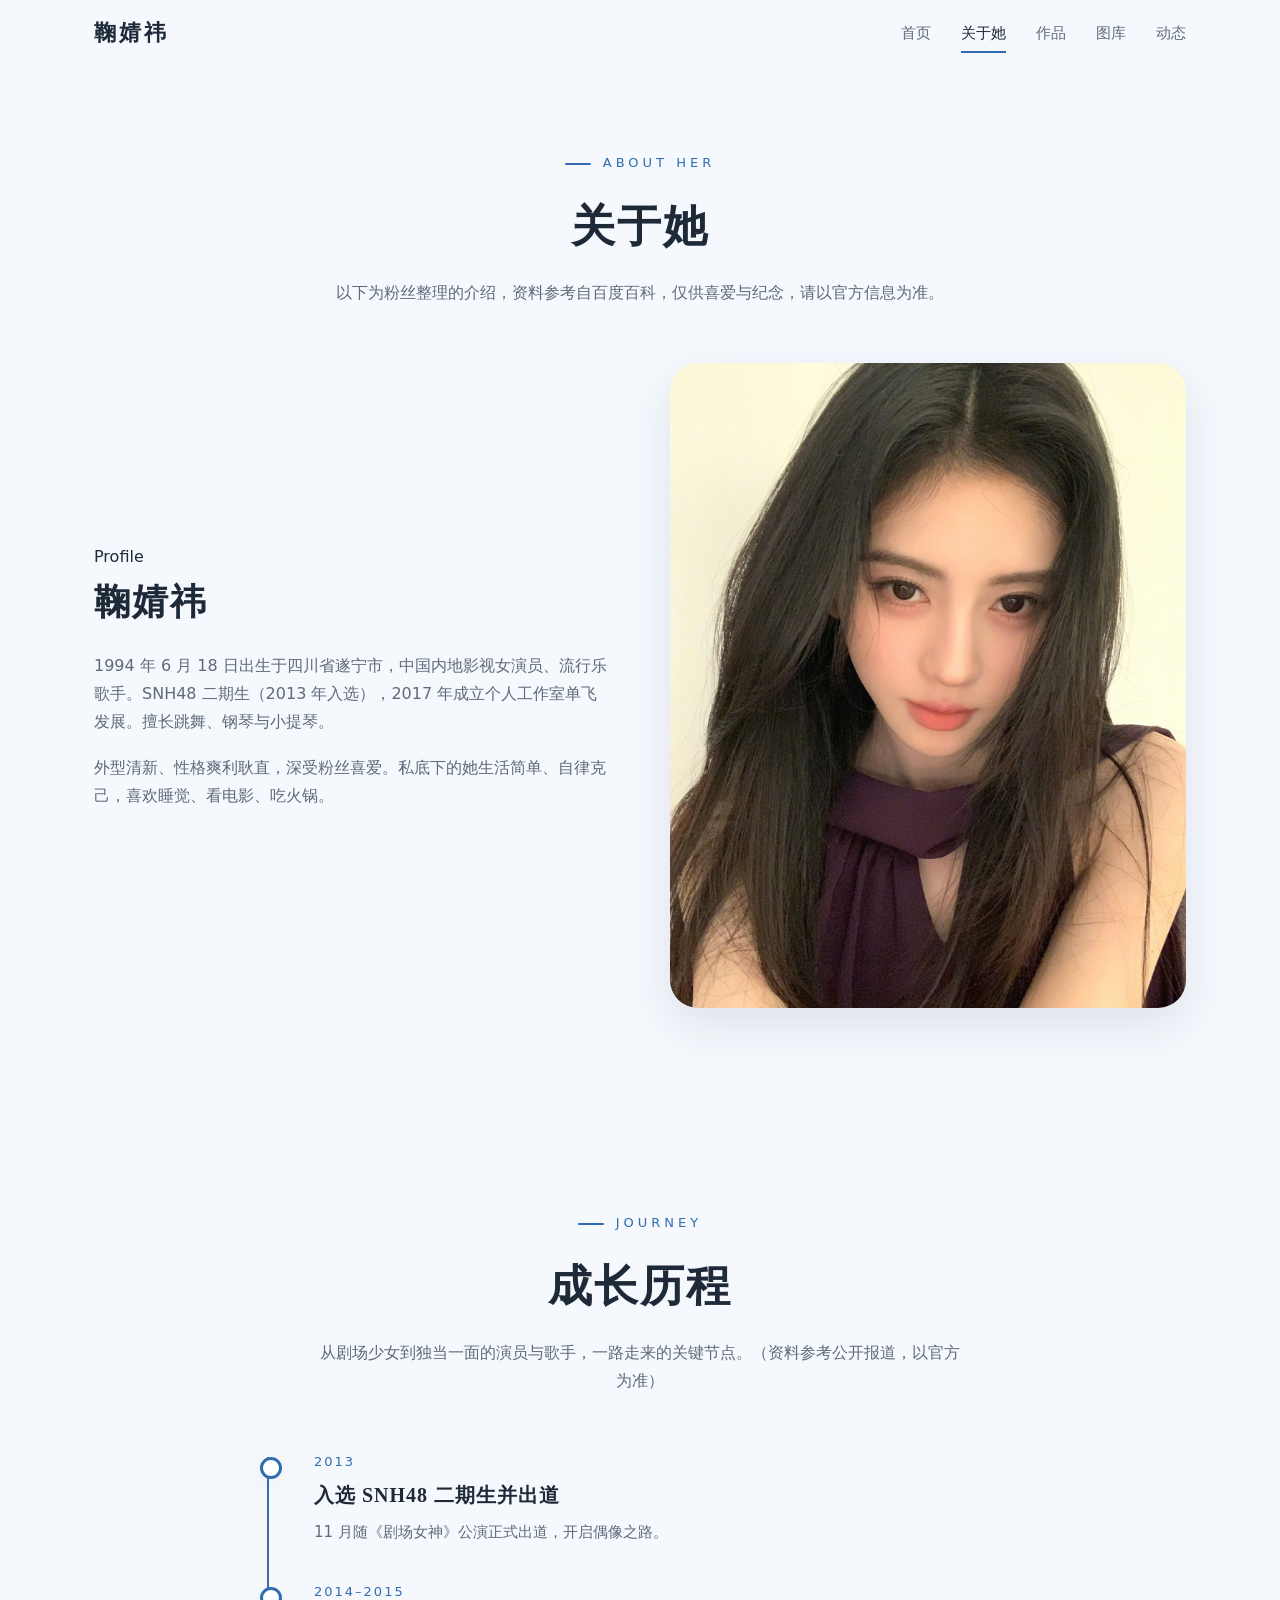
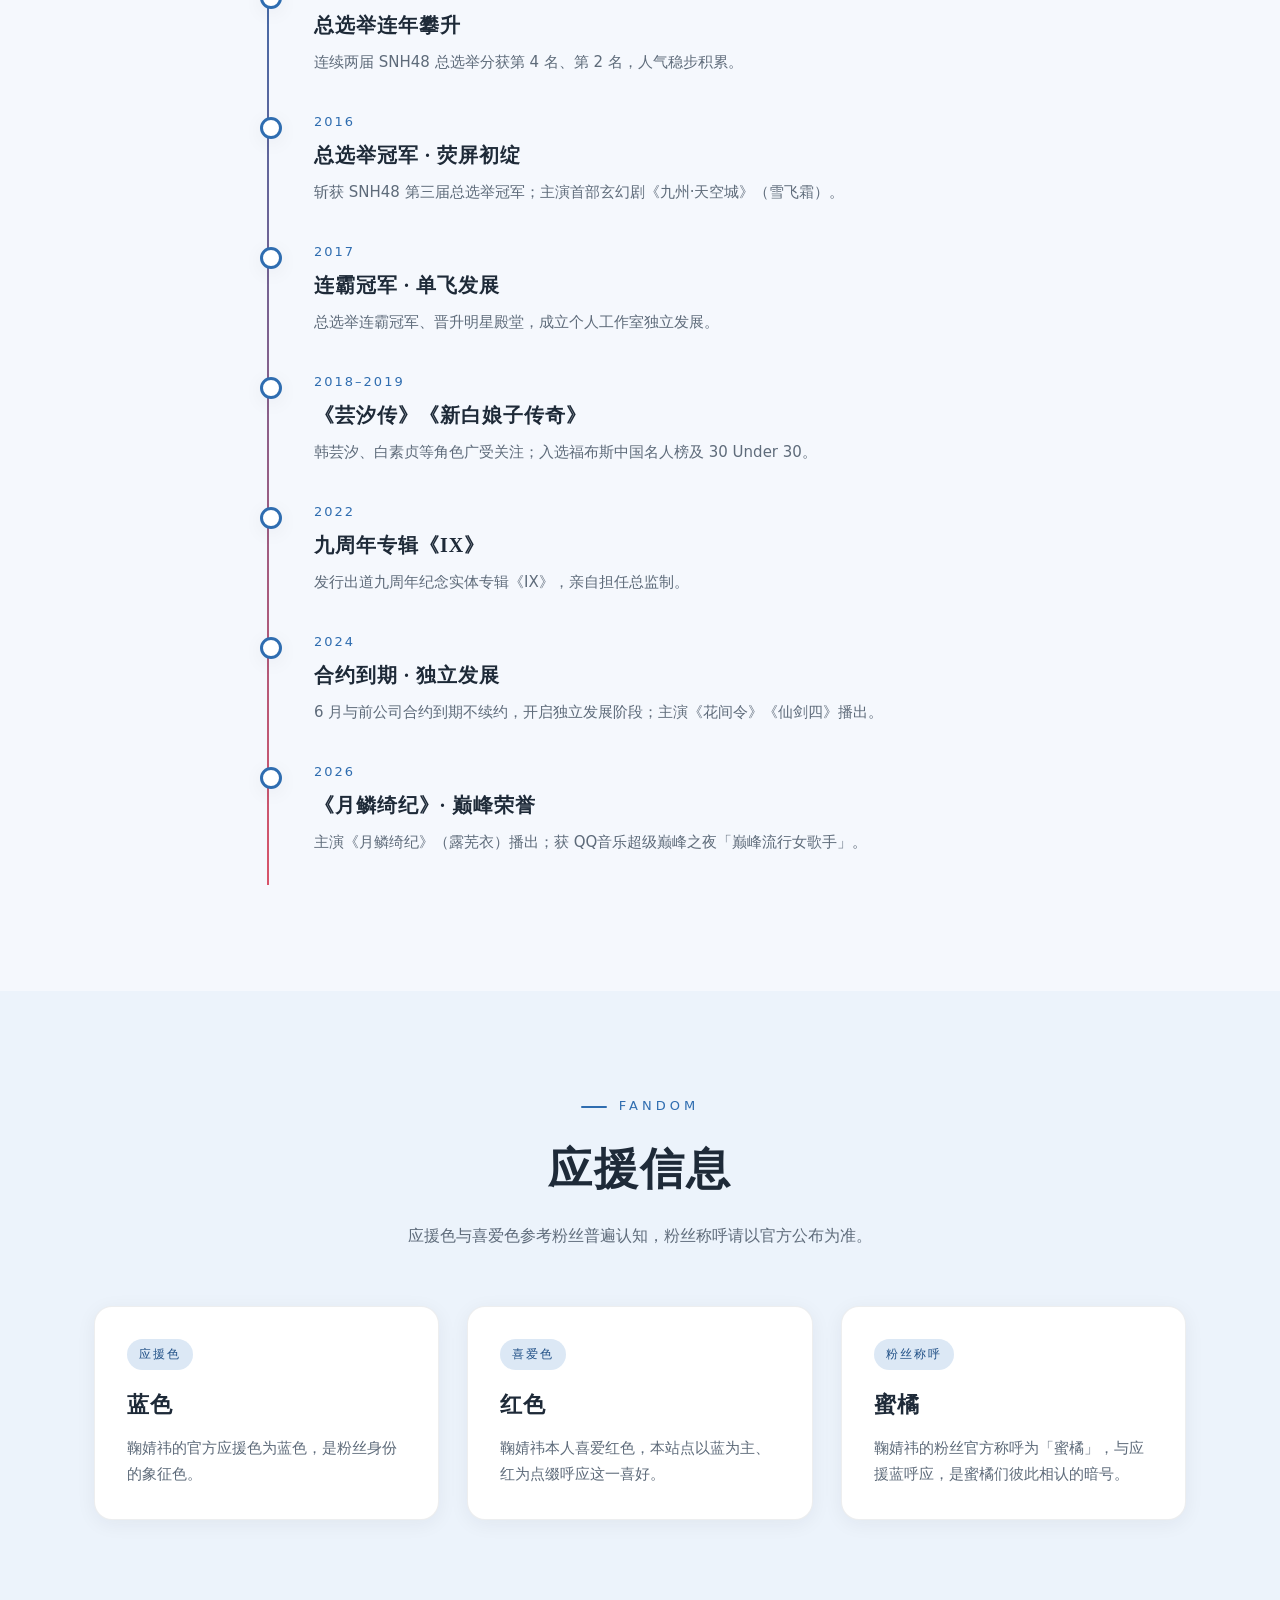
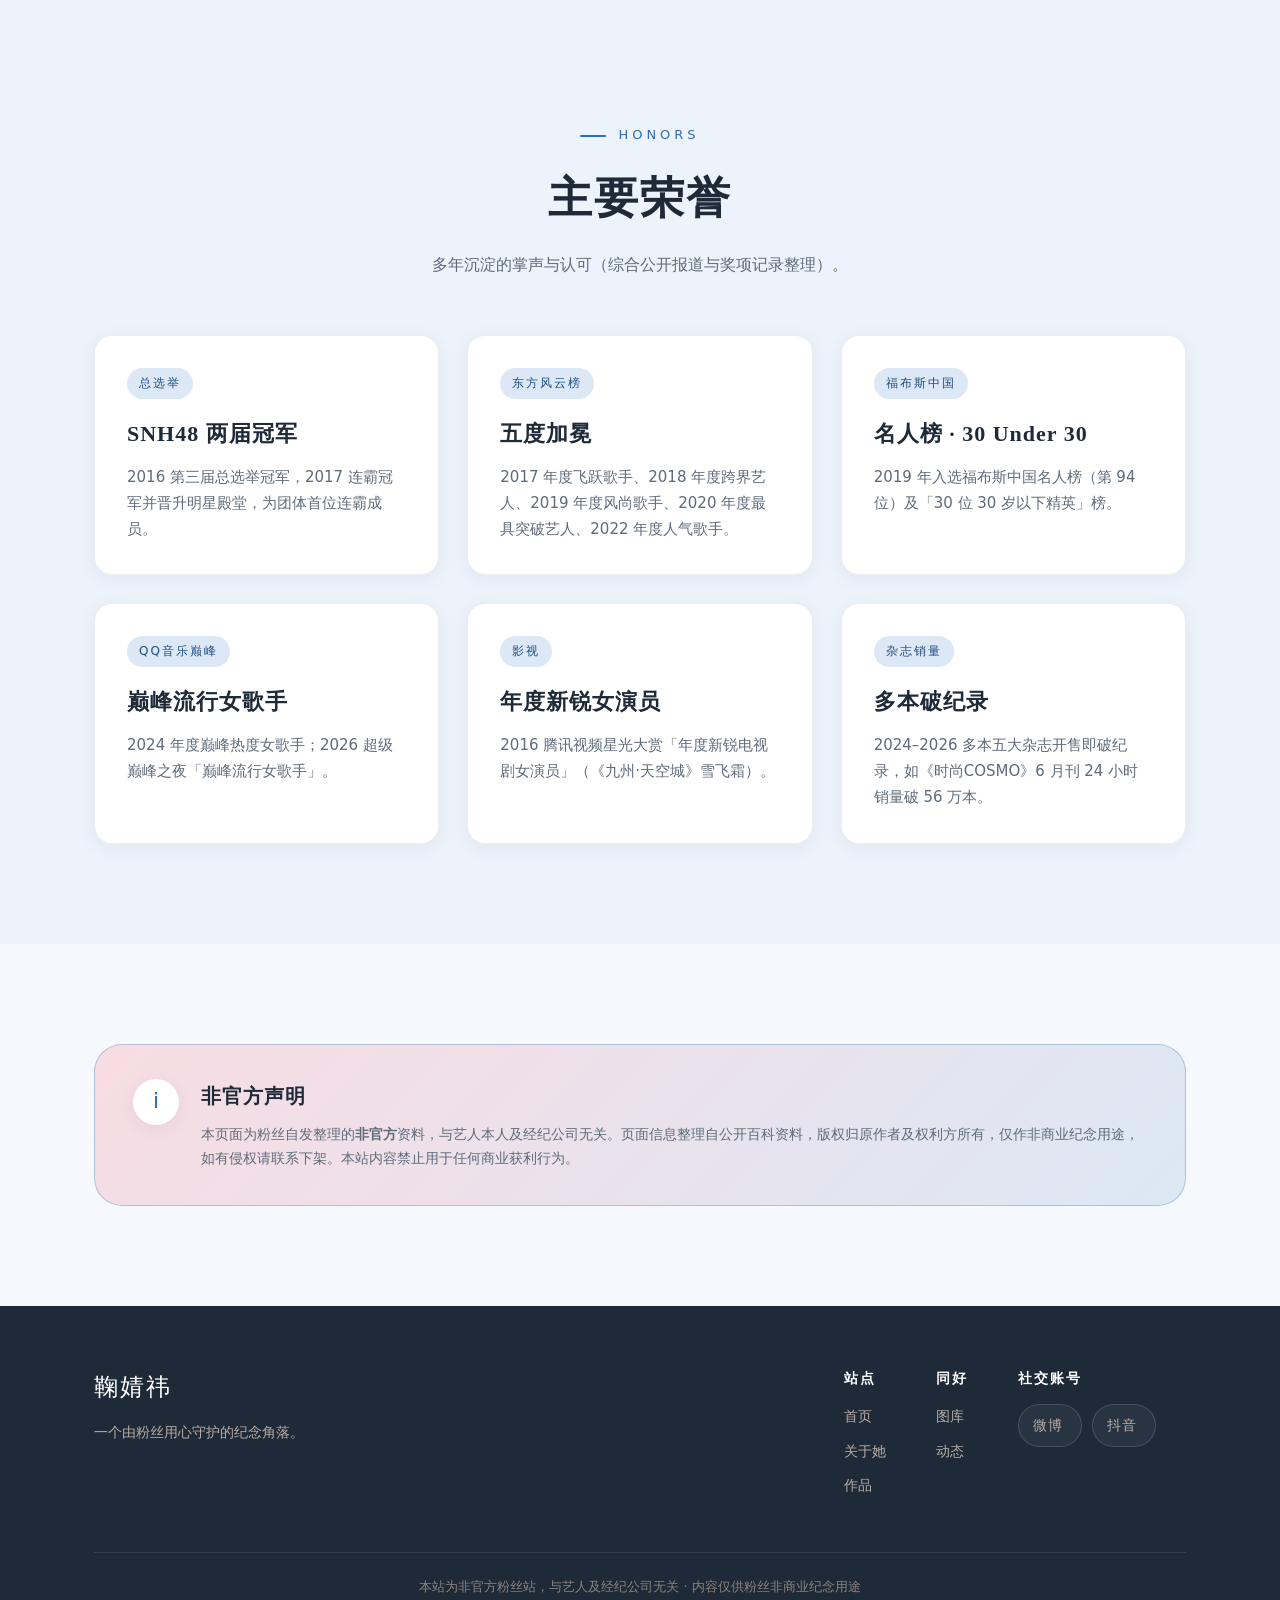
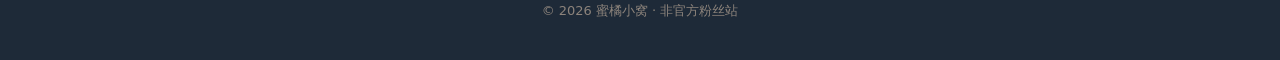
==== about.html @ 4e64320c "初始化「蜜橘小窝」鞠婧祎粉丝站 五页静态站点（首页/关于她/作品/图库/动态），纯手写 HTML/CSS/原生 JS，零依赖  应援蓝主题、非官方粉丝站声明与图源标注；社交账号、成长时间线、音乐/影视" ====
<!DOCTYPE html>
<html lang="zh-CN">
<head>
  <meta charset="UTF-8" />
  <meta name="viewport" content="width=device-width, initial-scale=1.0" />
  <title>关于她 · 鞠婧祎 · 蜜橘小窝</title>
  <meta name="description" content="鞠婧祎简介与应援信息（粉丝整理，非官方，资料参考百度百科）。" />
  <link rel="stylesheet" href="assets/css/styles.css" />
</head>
<body>

  <header class="nav">
    <div class="wrap">
      <a class="brand" href="index.html">鞠婧祎</a>
      <nav class="nav-links">
        <a href="index.html">首页</a>
        <a href="about.html" class="active">关于她</a>
        <a href="works.html">作品</a>
        <a href="gallery.html">图库</a>
        <a href="news.html">动态</a>
      </nav>
      <div class="nav-toggle"><span></span><span></span><span></span></div>
    </div>
  </header>

  <section style="padding-top:calc(var(--nav-h) + 80px)">
    <div class="wrap">
      <div class="section-head reveal">
        <div class="kicker">About Her</div>
        <h2>关于她</h2>
        <p>以下为粉丝整理的介绍，资料参考自百度百科，仅供喜爱与纪念，请以官方信息为准。</p>
      </div>

      <div class="feature-row">
        <div class="feature-text reveal">
          <span class="tag">Profile</span>
          <h2>鞠婧祎</h2>
          <p>1994 年 6 月 18 日出生于四川省遂宁市，中国内地影视女演员、流行乐歌手。SNH48 二期生（2013 年入选），2017 年成立个人工作室单飞发展。擅长跳舞、钢琴与小提琴。</p>
          <p>外型清新、性格爽利耿直，深受粉丝喜爱。私底下的她生活简单、自律克己，喜欢睡觉、看电影、吃火锅。</p>
        </div>
        <div class="feature-media reveal d1"><img src="assets/img/about-portrait.jpg" alt="鞠婧祎肖像" /></div>
      </div>
    </div>
  </section>

  <section>
    <div class="wrap">
      <div class="section-head reveal">
        <div class="kicker">Journey</div>
        <h2>成长历程</h2>
        <p>从剧场少女到独当一面的演员与歌手，一路走来的关键节点。（资料参考公开报道，以官方为准）</p>
      </div>
      <div class="timeline">
        <div class="tl-item reveal">
          <div class="date">2013</div>
          <h4>入选 SNH48 二期生并出道</h4>
          <p>11 月随《剧场女神》公演正式出道，开启偶像之路。</p>
        </div>
        <div class="tl-item reveal d1">
          <div class="date">2014–2015</div>
          <h4>总选举连年攀升</h4>
          <p>连续两届 SNH48 总选举分获第 4 名、第 2 名，人气稳步积累。</p>
        </div>
        <div class="tl-item reveal d2">
          <div class="date">2016</div>
          <h4>总选举冠军 · 荧屏初绽</h4>
          <p>斩获 SNH48 第三届总选举冠军；主演首部玄幻剧《九州·天空城》（雪飞霜）。</p>
        </div>
        <div class="tl-item reveal">
          <div class="date">2017</div>
          <h4>连霸冠军 · 单飞发展</h4>
          <p>总选举连霸冠军、晋升明星殿堂，成立个人工作室独立发展。</p>
        </div>
        <div class="tl-item reveal d1">
          <div class="date">2018–2019</div>
          <h4>《芸汐传》《新白娘子传奇》</h4>
          <p>韩芸汐、白素贞等角色广受关注；入选福布斯中国名人榜及 30 Under 30。</p>
        </div>
        <div class="tl-item reveal d2">
          <div class="date">2022</div>
          <h4>九周年专辑《IX》</h4>
          <p>发行出道九周年纪念实体专辑《IX》，亲自担任总监制。</p>
        </div>
        <div class="tl-item reveal">
          <div class="date">2024</div>
          <h4>合约到期 · 独立发展</h4>
          <p>6 月与前公司合约到期不续约，开启独立发展阶段；主演《花间令》《仙剑四》播出。</p>
        </div>
        <div class="tl-item reveal d1">
          <div class="date">2026</div>
          <h4>《月鳞绮纪》· 巅峰荣誉</h4>
          <p>主演《月鳞绮纪》（露芜衣）播出；获 QQ音乐超级巅峰之夜「巅峰流行女歌手」。</p>
        </div>
      </div>
    </div>
  </section>

  <section class="section-alt">
    <div class="wrap">
      <div class="section-head reveal">
        <div class="kicker">Fandom</div>
        <h2>应援信息</h2>
        <p>应援色与喜爱色参考粉丝普遍认知，粉丝称呼请以官方公布为准。</p>
      </div>
      <div class="grid grid-3">
        <div class="card reveal">
          <span class="tag">应援色</span>
          <h3>蓝色</h3>
          <p>鞠婧祎的官方应援色为蓝色，是粉丝身份的象征色。</p>
        </div>
        <div class="card reveal d1">
          <span class="tag">喜爱色</span>
          <h3>红色</h3>
          <p>鞠婧祎本人喜爱红色，本站点以蓝为主、红为点缀呼应这一喜好。</p>
        </div>
        <div class="card reveal d2">
          <span class="tag">粉丝称呼</span>
          <h3>蜜橘</h3>
          <p>鞠婧祎的粉丝官方称呼为「蜜橘」，与应援蓝呼应，是蜜橘们彼此相认的暗号。</p>
        </div>
      </div>
    </div>
  </section>

  <section class="section-alt">
    <div class="wrap">
      <div class="section-head reveal">
        <div class="kicker">Honors</div>
        <h2>主要荣誉</h2>
        <p>多年沉淀的掌声与认可（综合公开报道与奖项记录整理）。</p>
      </div>
      <div class="grid grid-3">
        <div class="card reveal">
          <span class="tag">总选举</span>
          <h3>SNH48 两届冠军</h3>
          <p>2016 第三届总选举冠军，2017 连霸冠军并晋升明星殿堂，为团体首位连霸成员。</p>
        </div>
        <div class="card reveal d1">
          <span class="tag">东方风云榜</span>
          <h3>五度加冕</h3>
          <p>2017 年度飞跃歌手、2018 年度跨界艺人、2019 年度风尚歌手、2020 年度最具突破艺人、2022 年度人气歌手。</p>
        </div>
        <div class="card reveal d2">
          <span class="tag">福布斯中国</span>
          <h3>名人榜 · 30 Under 30</h3>
          <p>2019 年入选福布斯中国名人榜（第 94 位）及「30 位 30 岁以下精英」榜。</p>
        </div>
        <div class="card reveal">
          <span class="tag">QQ音乐巅峰</span>
          <h3>巅峰流行女歌手</h3>
          <p>2024 年度巅峰热度女歌手；2026 超级巅峰之夜「巅峰流行女歌手」。</p>
        </div>
        <div class="card reveal d1">
          <span class="tag">影视</span>
          <h3>年度新锐女演员</h3>
          <p>2016 腾讯视频星光大赏「年度新锐电视剧女演员」（《九州·天空城》雪飞霜）。</p>
        </div>
        <div class="card reveal d2">
          <span class="tag">杂志销量</span>
          <h3>多本破纪录</h3>
          <p>2024–2026 多本五大杂志开售即破纪录，如《时尚COSMO》6 月刊 24 小时销量破 56 万本。</p>
        </div>
      </div>
    </div>
  </section>

  <section>
    <div class="wrap">
      <div class="disclaimer reveal">
        <div class="ico">i</div>
        <div>
          <h3>非官方声明</h3>
          <p>本页面为粉丝自发整理的<strong>非官方</strong>资料，与艺人本人及经纪公司无关。页面信息整理自公开百科资料，版权归原作者及权利方所有，仅作非商业纪念用途，如有侵权请联系下架。本站内容禁止用于任何商业获利行为。</p>
        </div>
      </div>
    </div>
  </section>

  <footer class="footer">
    <div class="wrap">
      <div class="top">
        <div>
          <div class="brand-f">鞠婧祎</div>
          <p>一个由粉丝用心守护的纪念角落。</p>
        </div>
        <div class="links">
          <div>
            <h5>站点</h5>
            <a href="index.html">首页</a>
            <a href="about.html">关于她</a>
            <a href="works.html">作品</a>
          </div>
          <div>
            <h5>同好</h5>
            <a href="gallery.html">图库</a>
            <a href="news.html">动态</a>
          </div>
          <div class="social-col">
            <h5>社交账号</h5>
            <div class="social-row">
              <a class="social-chip" href="https://weibo.com/u/3669102477" target="_blank" rel="noopener">微博</a>
              <a class="social-chip" href="https://v.douyin.com/kyUIUpl1Lpw/" target="_blank" rel="noopener">抖音</a>
            </div>
          </div>
        </div>
      </div>
      <div class="bar">
        本站为非官方粉丝站，与艺人及经纪公司无关 · 内容仅供粉丝非商业纪念用途<br />
        © 2026 蜜橘小窝 · 非官方粉丝站
      </div>
    </div>
  </footer>

  <script src="assets/js/main.js"></script>
</body>
</html>
---- assets/css/styles.css ----
/* =========================================================
   鞠婧祎粉丝站 · 设计系统
   纯手写原生 CSS，零依赖。配色：蓝（应援色）为主 + 红（喜爱色）点缀。
   ========================================================= */

:root {
  /* 色彩 */
  --bg: #F5F8FD;
  --bg-alt: #ECF3FB;
  --surface: #FFFFFF;
  --ink: #1E2A38;
  --ink-soft: #5E6B7A;
  --primary: #2F6DB0;
  --primary-deep: #1E4E85;
  --primary-soft: #DCE8F5;
  --accent: #D8546A;
  --accent-deep: #B83A50;
  --accent-soft: #F8DCE3;
  --line: rgba(30, 42, 56, 0.08);
  --shadow-sm: 0 4px 20px rgba(30, 42, 56, 0.06);
  --shadow-md: 0 18px 50px rgba(30, 42, 56, 0.10);

  --r-sm: 12px;
  --r: 18px;
  --r-lg: 28px;

  --font-sans: "PingFang SC", "Microsoft YaHei", -apple-system, BlinkMacSystemFont,
    "Segoe UI", Roboto, system-ui, sans-serif;
  --font-serif: "Songti SC", "STSong", "SimSun", Georgia, "Times New Roman", serif;

  --maxw: 1140px;
  --nav-h: 68px;
}

* { box-sizing: border-box; margin: 0; padding: 0; }
html { scroll-behavior: smooth; }

body {
  font-family: var(--font-sans);
  color: var(--ink);
  background: var(--bg);
  line-height: 1.75;
  -webkit-font-smoothing: antialiased;
  overflow-x: hidden;
}

img { max-width: 100%; display: block; }
a { color: inherit; text-decoration: none; }

.wrap { width: 100%; max-width: var(--maxw); margin: 0 auto; padding: 0 24px; }

/* ---------- 导航 ---------- */
.nav {
  position: fixed; top: 0; left: 0; right: 0; height: var(--nav-h);
  display: flex; align-items: center; z-index: 100;
  background: rgba(245, 248, 253, 0.72);
  backdrop-filter: saturate(180%) blur(16px);
  -webkit-backdrop-filter: saturate(180%) blur(16px);
  border-bottom: 1px solid transparent;
  transition: border-color .3s, box-shadow .3s, background .3s;
}
.nav.scrolled { border-bottom: 1px solid var(--line); box-shadow: var(--shadow-sm); }
.nav .wrap { display: flex; align-items: center; justify-content: space-between; }
.brand { font-family: var(--font-serif); font-size: 22px; letter-spacing: 3px; font-weight: 600; }
.brand .dot { color: var(--accent); }
.nav-links { display: flex; gap: 30px; align-items: center; }
.nav-links a {
  font-size: 15px; color: var(--ink-soft); position: relative; padding: 6px 0;
  transition: color .25s;
}
.nav-links a::after {
  content: ""; position: absolute; left: 0; bottom: 0; height: 2px; width: 0;
  background: var(--primary); transition: width .25s;
}
.nav-links a:hover, .nav-links a.active { color: var(--ink); }
.nav-links a:hover::after, .nav-links a.active::after { width: 100%; }
.nav-toggle { display: none; flex-direction: column; gap: 5px; cursor: pointer; }
.nav-toggle span { width: 24px; height: 2px; background: var(--ink); transition: .3s; }

/* ---------- 按钮 ---------- */
.btn {
  display: inline-flex; align-items: center; gap: 8px;
  padding: 13px 28px; border-radius: 999px; font-size: 15px; font-weight: 500;
  cursor: pointer; border: 1px solid transparent; transition: transform .2s, box-shadow .2s, background .2s;
}
.btn-primary {
  background: linear-gradient(135deg, var(--accent), var(--accent-deep));
  color: #fff; box-shadow: 0 10px 30px rgba(184, 58, 80, 0.32);
}
.btn-primary:hover { transform: translateY(-2px); box-shadow: 0 14px 36px rgba(184, 58, 80, 0.42); }
.btn-ghost { background: rgba(255,255,255,0.6); border-color: var(--line); color: var(--ink); }
.btn-ghost:hover { background: #fff; transform: translateY(-2px); box-shadow: var(--shadow-sm); }

/* ---------- Hero ---------- */
.hero {
  position: relative; min-height: 100vh; display: flex; align-items: center;
  background:
    radial-gradient(1200px 600px at 78% -10%, rgba(47, 109, 176, 0.28), transparent 60%),
    radial-gradient(1000px 700px at 8% 112%, rgba(216, 84, 106, 0.16), transparent 55%),
    linear-gradient(160deg, #F8FBFF 0%, #E9F1FB 100%);
  overflow: hidden;
}
.hero::before {
  content: ""; position: absolute; inset: 0;
  background-image:
    radial-gradient(circle at 20% 30%, rgba(255,255,255,0.55) 0 2px, transparent 3px),
    radial-gradient(circle at 70% 60%, rgba(255,255,255,0.45) 0 2px, transparent 3px);
  background-size: 220px 220px, 320px 320px; opacity: .5;
}
.hero::after {
  content: ""; position: absolute; width: 460px; height: 460px; border-radius: 50%;
  background: radial-gradient(circle, rgba(47,109,176,0.15), transparent 70%);
  top: 8%; left: 5%; filter: blur(6px);
  animation: heroFloat 9s ease-in-out infinite; z-index: 1; pointer-events: none;
}
@keyframes heroFloat { 0%,100% { transform: translateY(0); } 50% { transform: translateY(-28px); } }
.hero .wrap { position: relative; z-index: 2; text-align: center; padding-top: var(--nav-h); }
.hero .eyebrow {
  display: inline-block; font-size: 13px; letter-spacing: 4px; color: var(--primary-deep);
  border: 1px solid var(--primary-soft); background: rgba(255,255,255,0.55);
  padding: 7px 18px; border-radius: 999px; margin-bottom: 28px;
}
.hero h1 {
  font-family: var(--font-serif); font-weight: 600; line-height: 1.05;
  font-size: clamp(56px, 12vw, 128px); letter-spacing: 8px; color: var(--ink);
  text-shadow: 0 2px 30px rgba(255,255,255,0.6);
}
.hero .sub {
  margin: 22px auto 0; max-width: 560px; font-size: clamp(16px, 2.4vw, 20px);
  color: var(--ink-soft); letter-spacing: 1px;
}
.hero .cta { margin-top: 40px; display: flex; gap: 16px; justify-content: center; flex-wrap: wrap; }
.hero .scroll-hint {
  position: absolute; bottom: 30px; left: 50%; transform: translateX(-50%);
  font-size: 12px; letter-spacing: 3px; color: var(--ink-soft); z-index: 2;
}
.hero .scroll-hint::after {
  content: ""; display: block; width: 1px; height: 38px; margin: 10px auto 0;
  background: linear-gradient(var(--ink-soft), transparent);
}

/* ---------- 通用区块 ---------- */
section { padding: 100px 0; }
.section-alt { background: var(--bg-alt); }
.section-head { text-align: center; max-width: 640px; margin: 0 auto 56px; }
.section-head .kicker {
  font-size: 13px; letter-spacing: 4px; color: var(--primary); text-transform: uppercase;
  display: inline-block; position: relative;
}
.section-head .kicker::before {
  content: ""; display: inline-block; width: 26px; height: 2px; border-radius: 2px;
  background: var(--primary); vertical-align: middle; margin-right: 12px;
}
.section-head h2 {
  font-family: var(--font-serif); font-size: clamp(30px, 5vw, 44px);
  margin-top: 12px; letter-spacing: 2px; font-weight: 600;
}
.section-head p { margin-top: 14px; color: var(--ink-soft); }

/* ---------- 区块内小标题（蓝色短横线） ---------- */
.sub-title {
  font-family: var(--font-serif); font-size: clamp(22px, 3.4vw, 30px);
  font-weight: 600; letter-spacing: 1px; color: var(--ink);
  display: flex; align-items: center; gap: 14px; margin: 18px 0 30px;
}
.sub-title::before {
  content: ""; display: inline-block; width: 28px; height: 4px; border-radius: 4px;
  background: linear-gradient(90deg, var(--primary), var(--gold));
}

/* ---------- 卡片网格 ---------- */
.grid { display: grid; gap: 28px; }
.grid-3 { grid-template-columns: repeat(3, 1fr); }
.grid-2 { grid-template-columns: repeat(2, 1fr); }

.card {
  position: relative; overflow: hidden;
  background: var(--surface); border-radius: var(--r); padding: 32px;
  border: 1px solid var(--line); box-shadow: var(--shadow-sm);
  transition: transform .3s, box-shadow .3s, border-color .3s;
}
.card::before {
  content: ""; position: absolute; top: 0; left: 0; right: 0; height: 3px;
  background: linear-gradient(90deg, var(--primary), var(--accent));
  transform: scaleX(0); transform-origin: left; transition: transform .4s ease; z-index: 1;
}
.card:hover { transform: translateY(-6px); box-shadow: var(--shadow-md); border-color: var(--primary-soft); }
.card:hover::before { transform: scaleX(1); }
.card .tag {
  display: inline-block; font-size: 12px; letter-spacing: 2px; color: var(--primary-deep);
  background: var(--primary-soft); padding: 5px 12px; border-radius: 999px; margin-bottom: 16px;
}
.card h3 { font-family: var(--font-serif); font-size: 22px; margin-bottom: 10px; letter-spacing: 1px; }
.card p { color: var(--ink-soft); font-size: 15px; }

/* ---------- 简介特征 ---------- */
.feature-row { display: grid; grid-template-columns: 1fr 1fr; gap: 60px; align-items: center; }
.feature-row.reverse { direction: rtl; }
.feature-row.reverse > * { direction: ltr; }
.feature-text h2 { font-family: var(--font-serif); font-size: 36px; letter-spacing: 2px; margin-bottom: 18px; }
.feature-text p { color: var(--ink-soft); margin-bottom: 18px; }
.feature-list { list-style: none; display: grid; gap: 12px; }
.feature-list li { display: flex; gap: 12px; align-items: flex-start; color: var(--ink); }
.feature-list .mk {
  flex: 0 0 22px; height: 22px; border-radius: 50%; background: var(--accent-soft);
  color: var(--accent); display: grid; place-items: center; font-size: 13px; margin-top: 3px;
}
.feature-media {
  aspect-ratio: 4 / 5; border-radius: var(--r-lg);
  background: linear-gradient(150deg, var(--primary-soft), var(--accent-soft));
  box-shadow: var(--shadow-md); position: relative; overflow: hidden;
  display: grid; place-items: center; color: rgba(30,42,56,0.35); font-size: 14px; letter-spacing: 2px;
}
.feature-media span { transform: rotate(-4deg); }
.feature-media img,
.gallery-item img { width: 100%; height: 100%; object-fit: cover; display: block; }

/* ---------- 图库 ---------- */
.gallery-grid { display: grid; grid-template-columns: repeat(3, 1fr); gap: 18px; }
.gallery-item {
  position: relative; aspect-ratio: 3 / 4; border-radius: var(--r); overflow: hidden;
  cursor: pointer; box-shadow: var(--shadow-sm);
  background: linear-gradient(150deg, var(--primary-soft), #CFE0F2);
}
.gallery-item:nth-child(3n+2) { background: linear-gradient(150deg, var(--accent-soft), #F3D6DD); }
.gallery-item:nth-child(3n)   { background: linear-gradient(150deg, #D8E7F6, #F6DDE4); }
.gallery-item .ph {
  position: absolute; inset: 0; display: grid; place-items: center;
  color: rgba(30,42,56,0.4); font-size: 13px; letter-spacing: 2px;
}
.gallery-item:hover { box-shadow: var(--shadow-md); }

/* （图库分类筛选已移除：营业图单一类型，无需筛选） */

/* 灯箱 */
.lightbox {
  position: fixed; inset: 0; background: rgba(20, 28, 40, 0.82); display: none;
  align-items: center; justify-content: center; z-index: 200; padding: 30px;
}
.lightbox.open { display: flex; }
.lightbox .lb-inner {
  max-width: 520px; width: 100%; aspect-ratio: 3/4; border-radius: var(--r);
  background: transparent;
  display: grid; place-items: center; overflow: hidden;
}
.lightbox .lb-inner img { width: 100%; height: 100%; object-fit: contain; border-radius: var(--r); }
.lightbox .lb-close {
  position: absolute; top: 24px; right: 28px; color: #fff; font-size: 32px; cursor: pointer;
  line-height: 1; opacity: .8;
}
.lightbox .lb-close:hover { opacity: 1; }

/* ---------- 时间线（动态） ---------- */
.timeline { max-width: 760px; margin: 0 auto; position: relative; padding-left: 28px; }
.timeline::before {
  content: ""; position: absolute; left: 7px; top: 6px; bottom: 6px; width: 2px;
  background: linear-gradient(var(--primary), var(--accent));
}
.tl-item { position: relative; padding: 0 0 36px 26px; }
.tl-item::before {
  content: ""; position: absolute; left: -28px; top: 6px; width: 16px; height: 16px;
  border-radius: 50%; background: #fff; border: 3px solid var(--primary); box-shadow: var(--shadow-sm);
}
.tl-item .date { font-size: 13px; letter-spacing: 2px; color: var(--primary); }
.tl-item h4 { font-family: var(--font-serif); font-size: 20px; margin: 4px 0 6px; letter-spacing: 1px; }
.tl-item p { color: var(--ink-soft); font-size: 15px; }

/* ---------- 声明 banner ---------- */
.disclaimer {
  background: linear-gradient(135deg, var(--accent-soft), var(--primary-soft));
  border: 1px solid rgba(47,109,176,0.30); border-radius: var(--r-lg);
  padding: 34px 38px; display: flex; gap: 22px; align-items: flex-start;
}
.disclaimer .ico {
  flex: 0 0 46px; height: 46px; border-radius: 50%; background: #fff; color: var(--primary);
  display: grid; place-items: center; font-size: 22px; box-shadow: var(--shadow-sm);
}
.disclaimer h3 { font-family: var(--font-serif); font-size: 20px; margin-bottom: 8px; letter-spacing: 1px; }
.disclaimer p { color: var(--ink-soft); font-size: 14px; }

/* ---------- 页脚 ---------- */
.footer { background: #1E2A38; color: #D8CFC8; padding: 60px 0 36px; }
.footer .top { display: flex; justify-content: space-between; gap: 40px; flex-wrap: wrap; }
.footer .brand-f { font-family: var(--font-serif); font-size: 24px; letter-spacing: 2px; color: #fff; }
.footer p { color: #B8AEA6; font-size: 14px; max-width: 360px; margin-top: 12px; }
.footer .links { display: flex; gap: 50px; flex-wrap: wrap; }
.footer .links h5 { color: #fff; font-size: 14px; letter-spacing: 2px; margin-bottom: 14px; }
.footer .links a { display: block; color: #B8AEA6; font-size: 14px; margin-bottom: 10px; transition: color .2s; }
.footer .links a:hover { color: #fff; }
.footer .social-col { min-width: 168px; }
.footer .social-row { display: flex; gap: 10px; flex-wrap: wrap; }
.footer .social-chip {
  display: inline-flex; align-items: center; justify-content: center;
  min-width: 64px; padding: 8px 14px; border-radius: 22px;
  background: rgba(255,255,255,0.05);
  border: 1px solid rgba(255,255,255,0.14);
  color: #D8CFC8; font-size: 13px; letter-spacing: 1px;
  transition: all .2s ease;
}
.footer .social-chip:hover {
  background: var(--primary); color: #fff; border-color: var(--primary);
  transform: translateY(-2px);
}
.footer .bar {
  margin-top: 44px; padding-top: 22px; border-top: 1px solid rgba(255,255,255,0.1);
  font-size: 13px; color: #8C837B; text-align: center; line-height: 1.9;
}

/* ---------- 滚动揭示动画 ---------- */
.reveal { opacity: 0; transform: translateY(28px); transition: opacity .7s ease, transform .7s ease; }
.reveal.in { opacity: 1; transform: none; }
.reveal.d1 { transition-delay: .08s; }
.reveal.d2 { transition-delay: .16s; }
.reveal.d3 { transition-delay: .24s; }

/* ---------- 响应式 ---------- */
@media (max-width: 900px) {
  .grid-3 { grid-template-columns: 1fr 1fr; }
  .gallery-grid { grid-template-columns: repeat(2, 1fr); }
  .feature-row, .feature-row.reverse { grid-template-columns: 1fr; direction: ltr; gap: 32px; }
}
@media (max-width: 680px) {
  section { padding: 72px 0; }
  .nav-links {
    position: fixed; top: var(--nav-h); right: 0; width: 240px; height: calc(100vh - var(--nav-h));
    background: rgba(245,248,253,0.97); backdrop-filter: blur(16px); flex-direction: column;
    align-items: flex-start; padding: 28px; gap: 22px; transform: translateX(100%);
    transition: transform .3s; box-shadow: var(--shadow-md);
  }
  .nav-links.open { transform: translateX(0); }
  .nav-toggle { display: flex; }
  .grid-3, .grid-2, .gallery-grid { grid-template-columns: 1fr; }
  .disclaimer { flex-direction: column; gap: 14px; padding: 26px; }
}
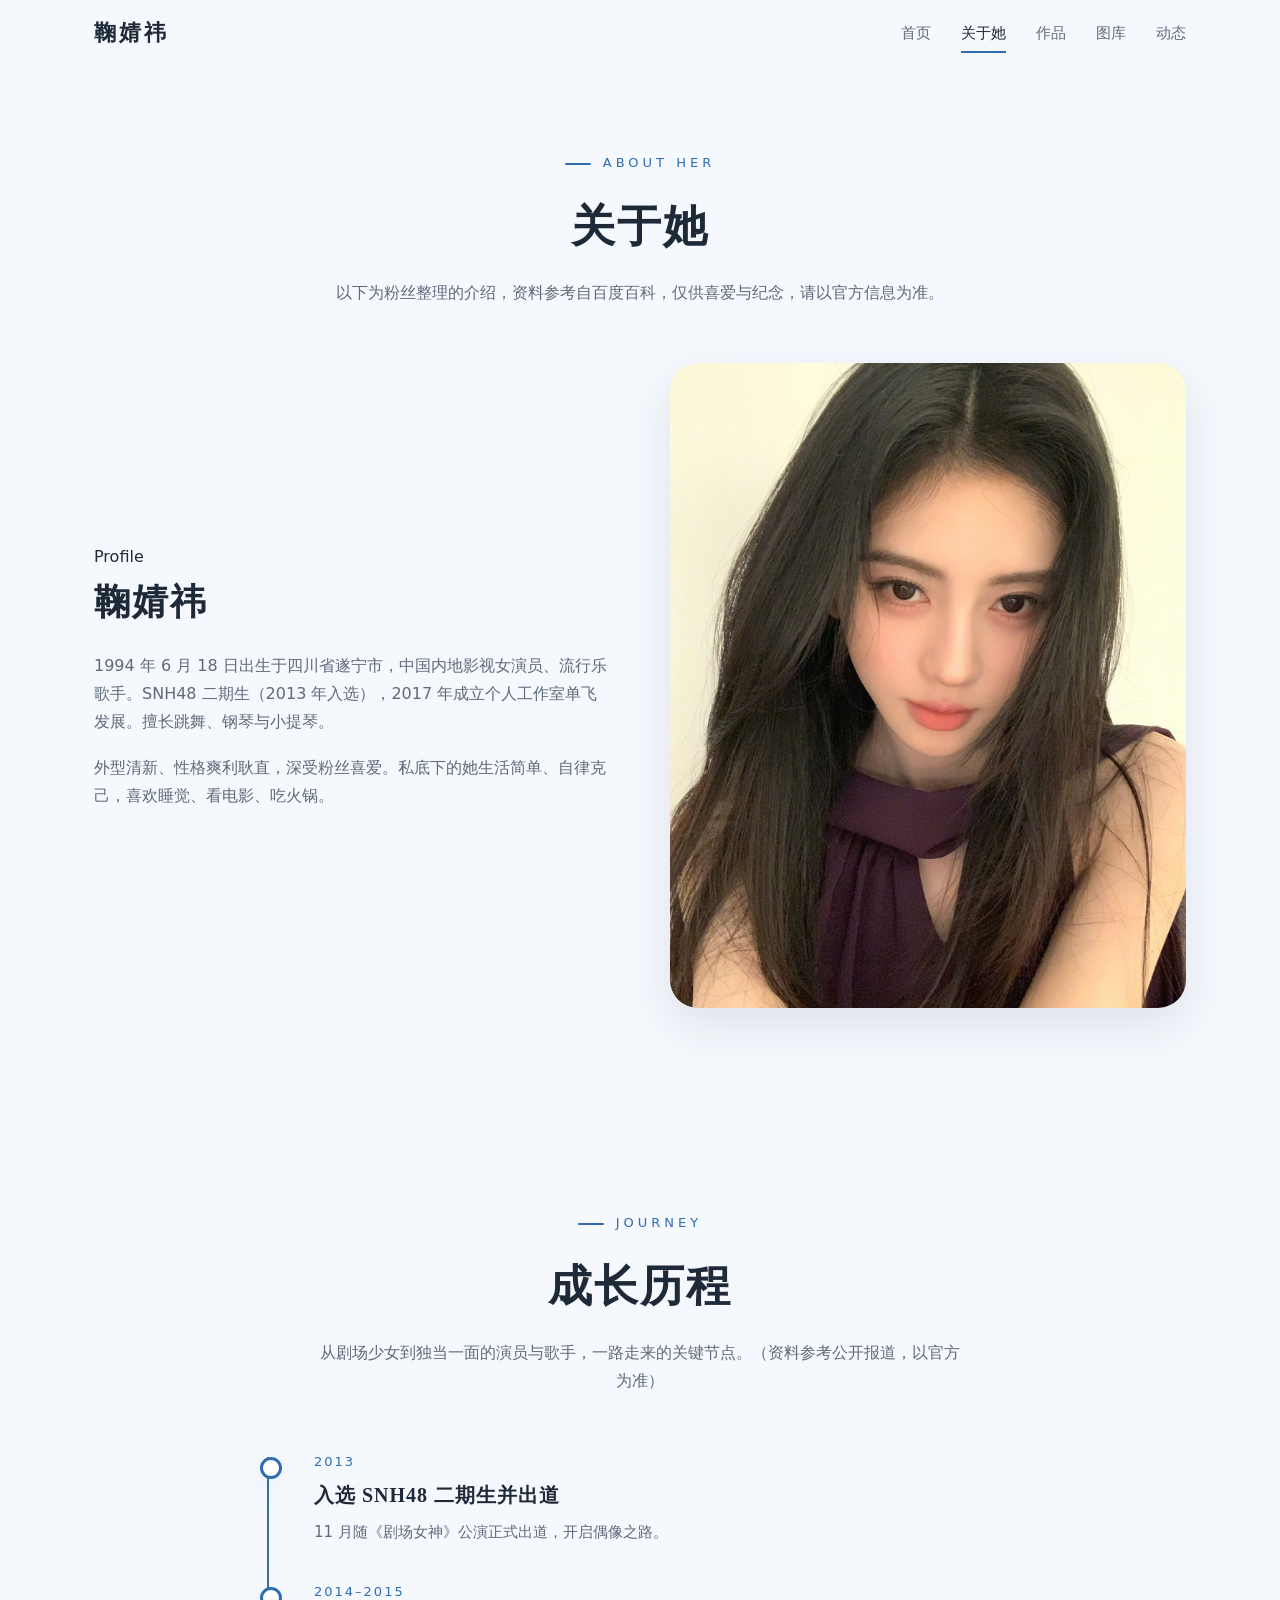
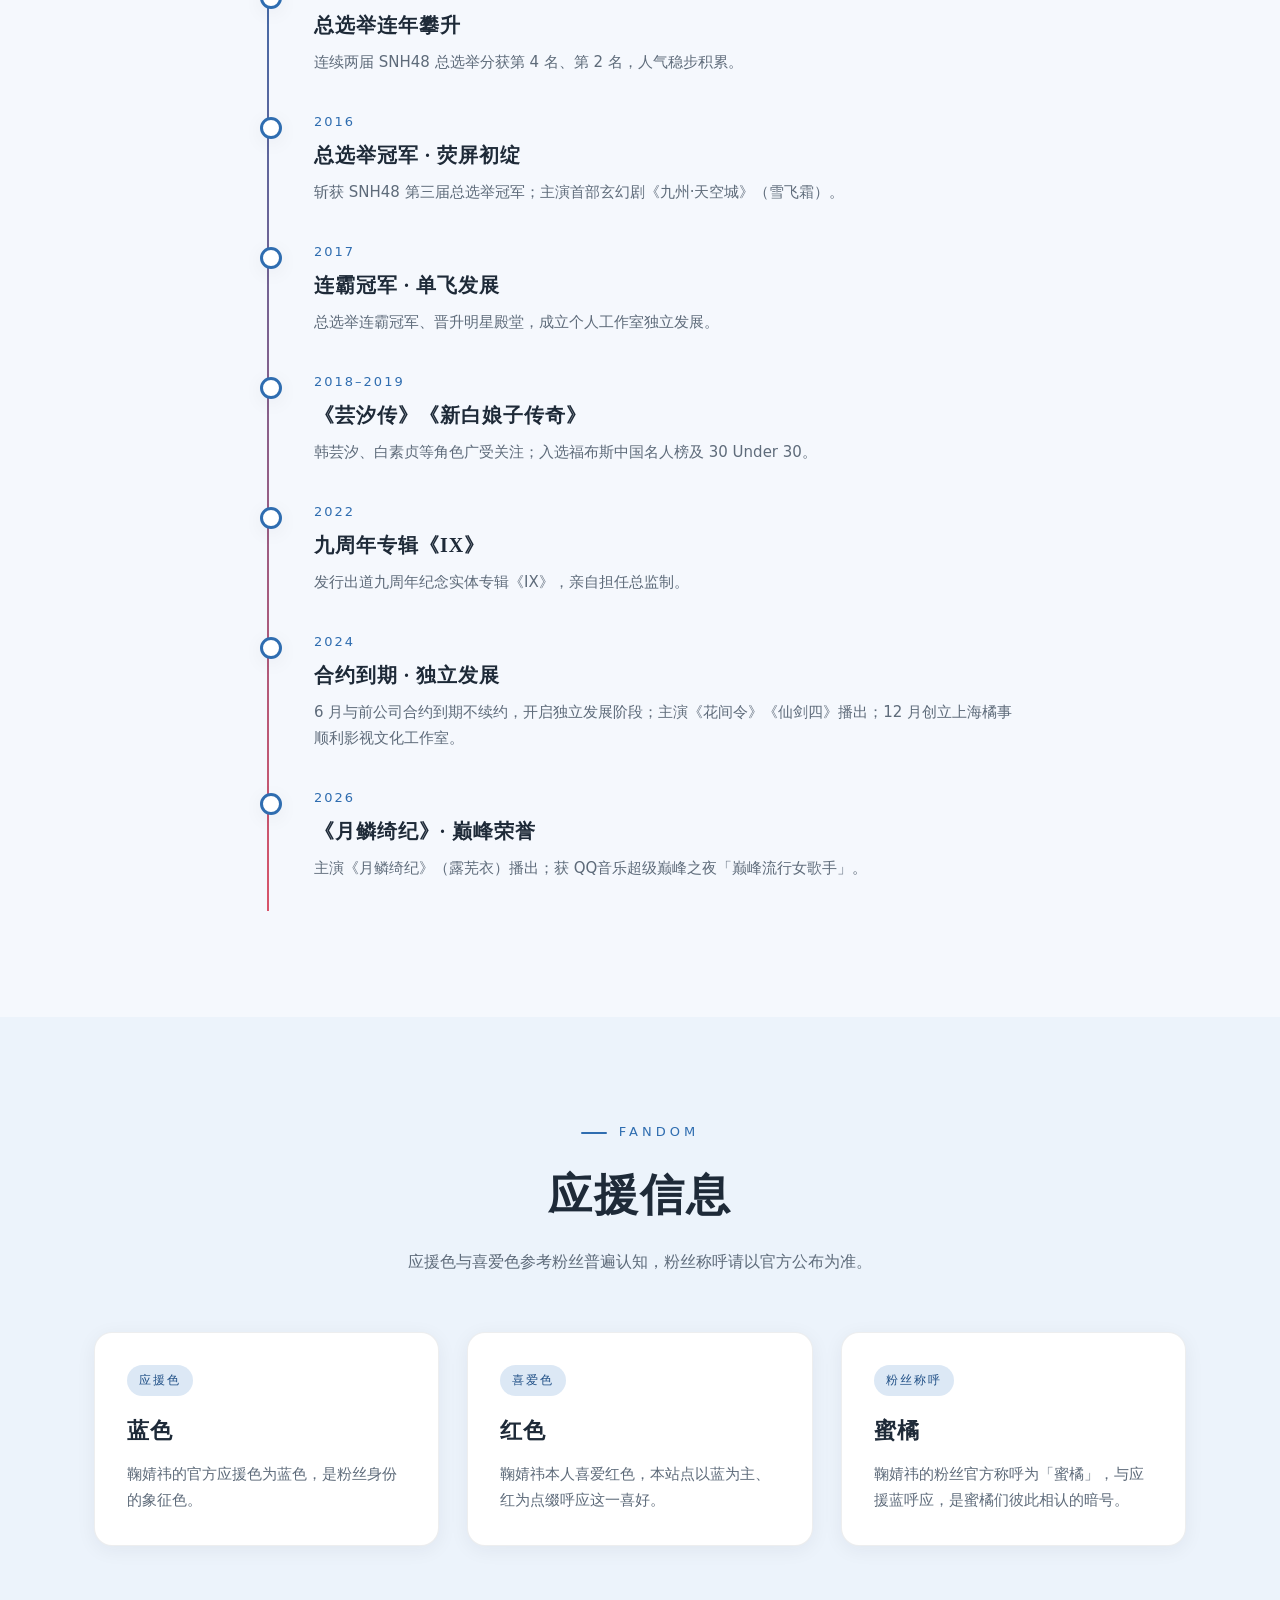
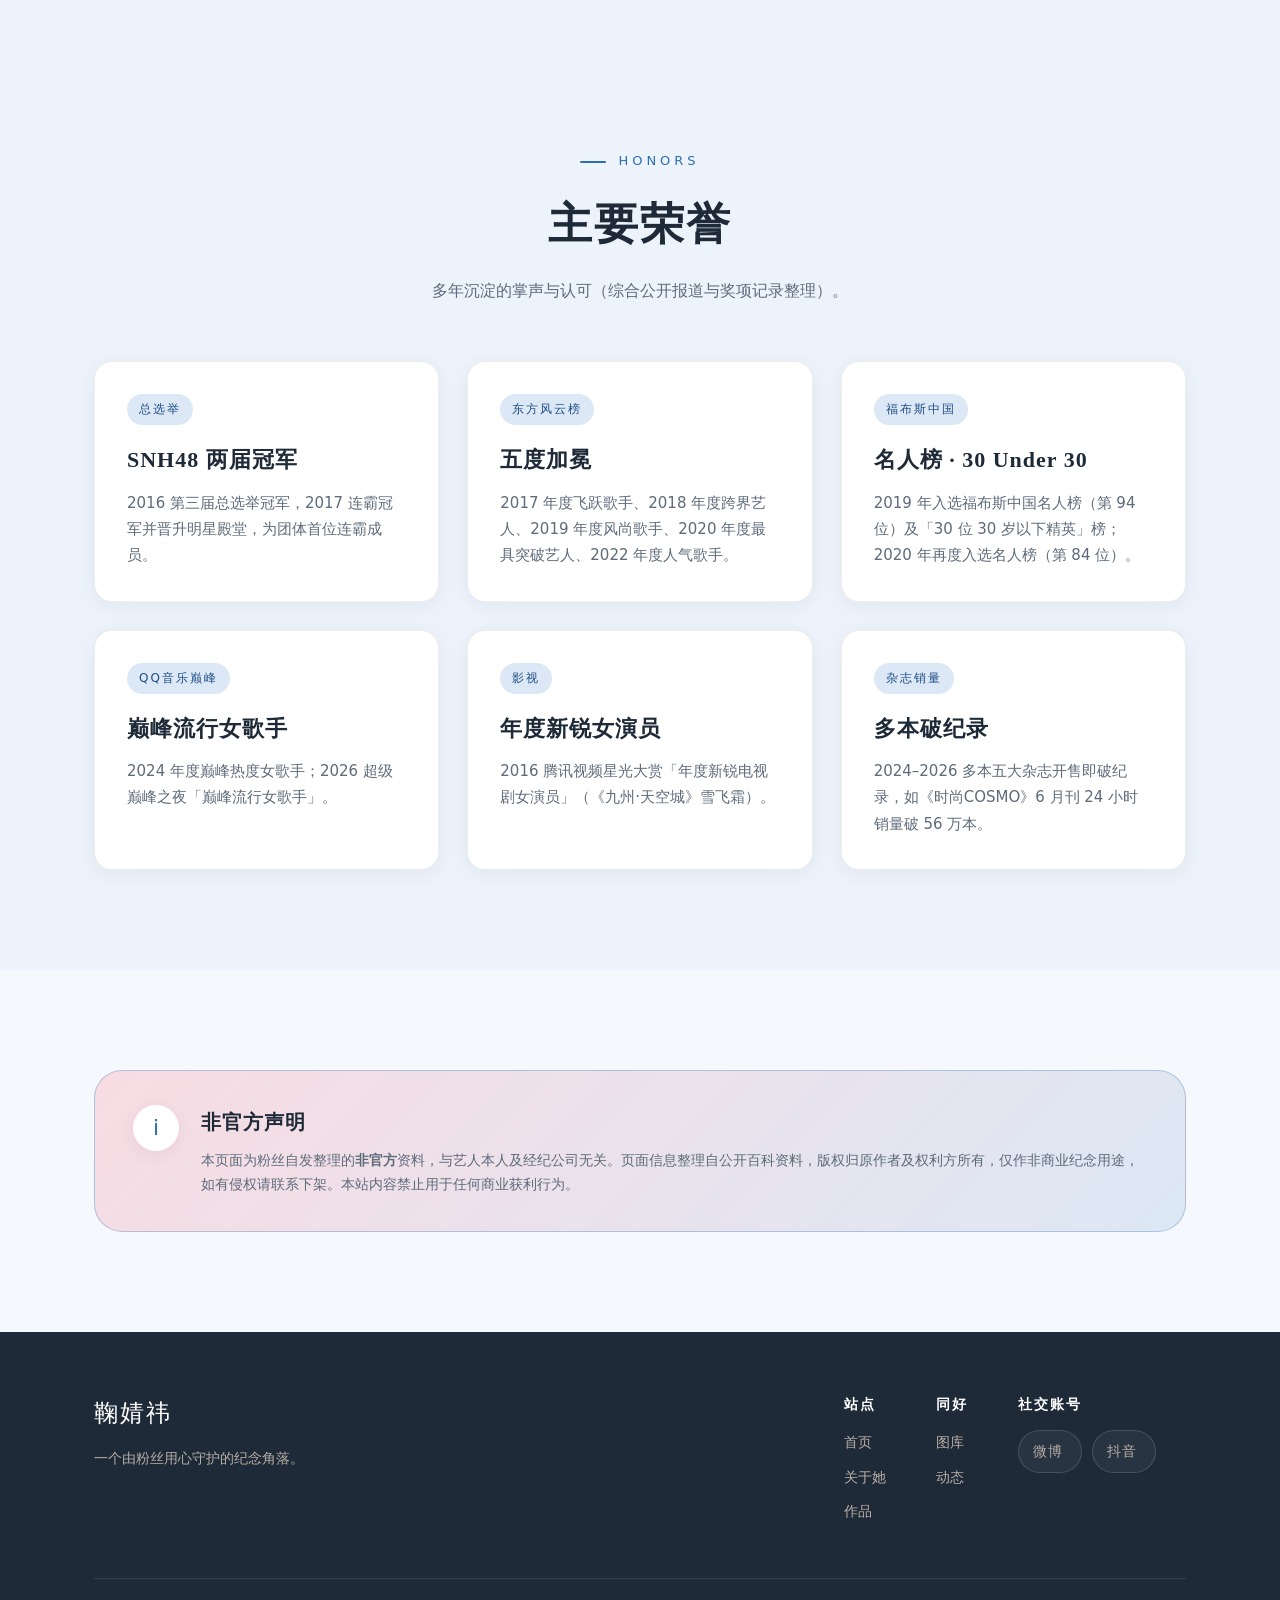
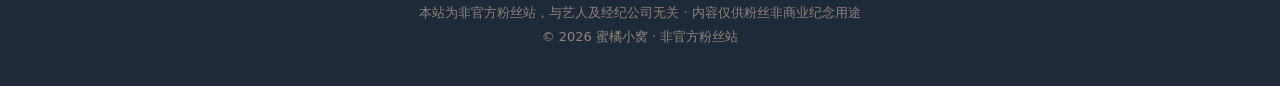
==== commit c0a95a2b: "content: 补全电影作品、影视OST与关于她荣誉/成长信息" ====
--- a/about.html
+++ b/about.html
@@ -84,7 +84,7 @@
         <div class="tl-item reveal">
           <div class="date">2024</div>
           <h4>合约到期 · 独立发展</h4>
-          <p>6 月与前公司合约到期不续约，开启独立发展阶段；主演《花间令》《仙剑四》播出。</p>
+          <p>6 月与前公司合约到期不续约，开启独立发展阶段；主演《花间令》《仙剑四》播出；12 月创立上海橘事顺利影视文化工作室。</p>
         </div>
         <div class="tl-item reveal d1">
           <div class="date">2026</div>
@@ -143,7 +143,7 @@
         <div class="card reveal d2">
           <span class="tag">福布斯中国</span>
           <h3>名人榜 · 30 Under 30</h3>
-          <p>2019 年入选福布斯中国名人榜（第 94 位）及「30 位 30 岁以下精英」榜。</p>
+          <p>2019 年入选福布斯中国名人榜（第 94 位）及「30 位 30 岁以下精英」榜；2020 年再度入选名人榜（第 84 位）。</p>
         </div>
         <div class="card reveal">
           <span class="tag">QQ音乐巅峰</span>
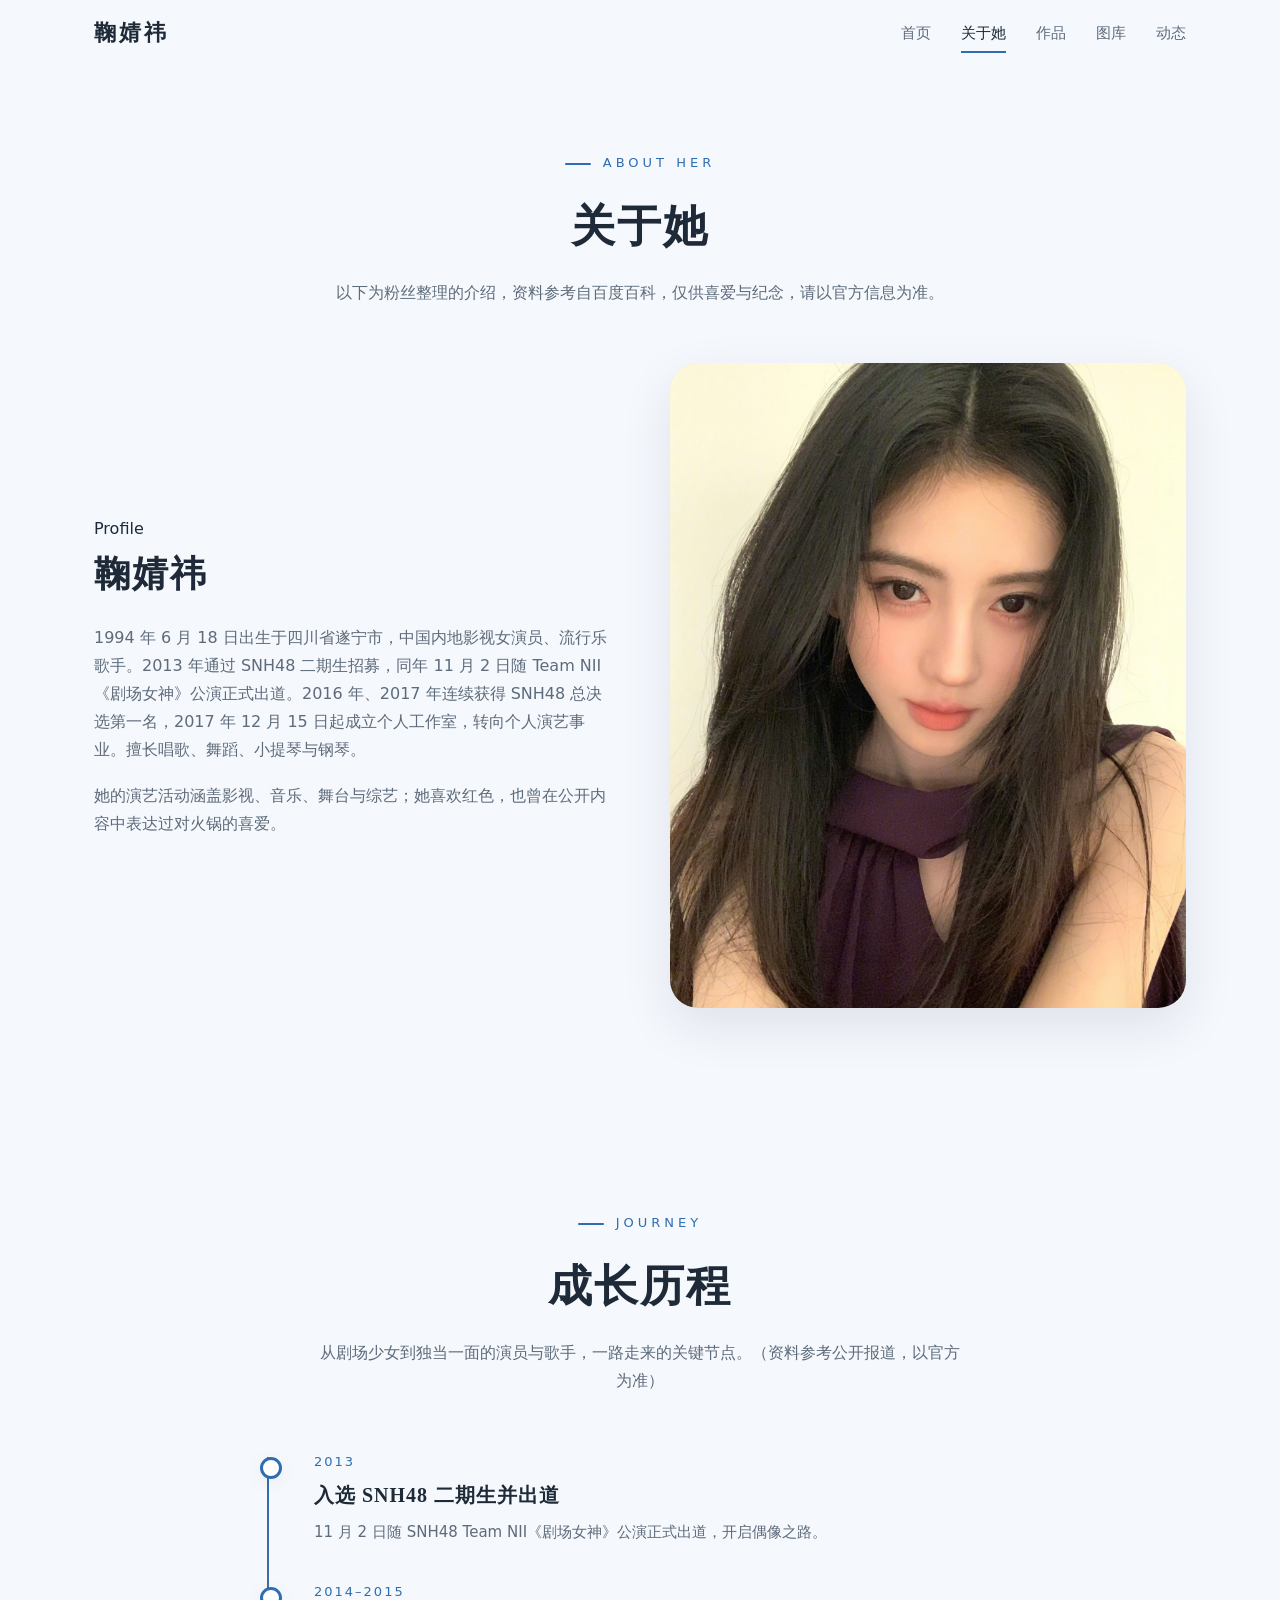
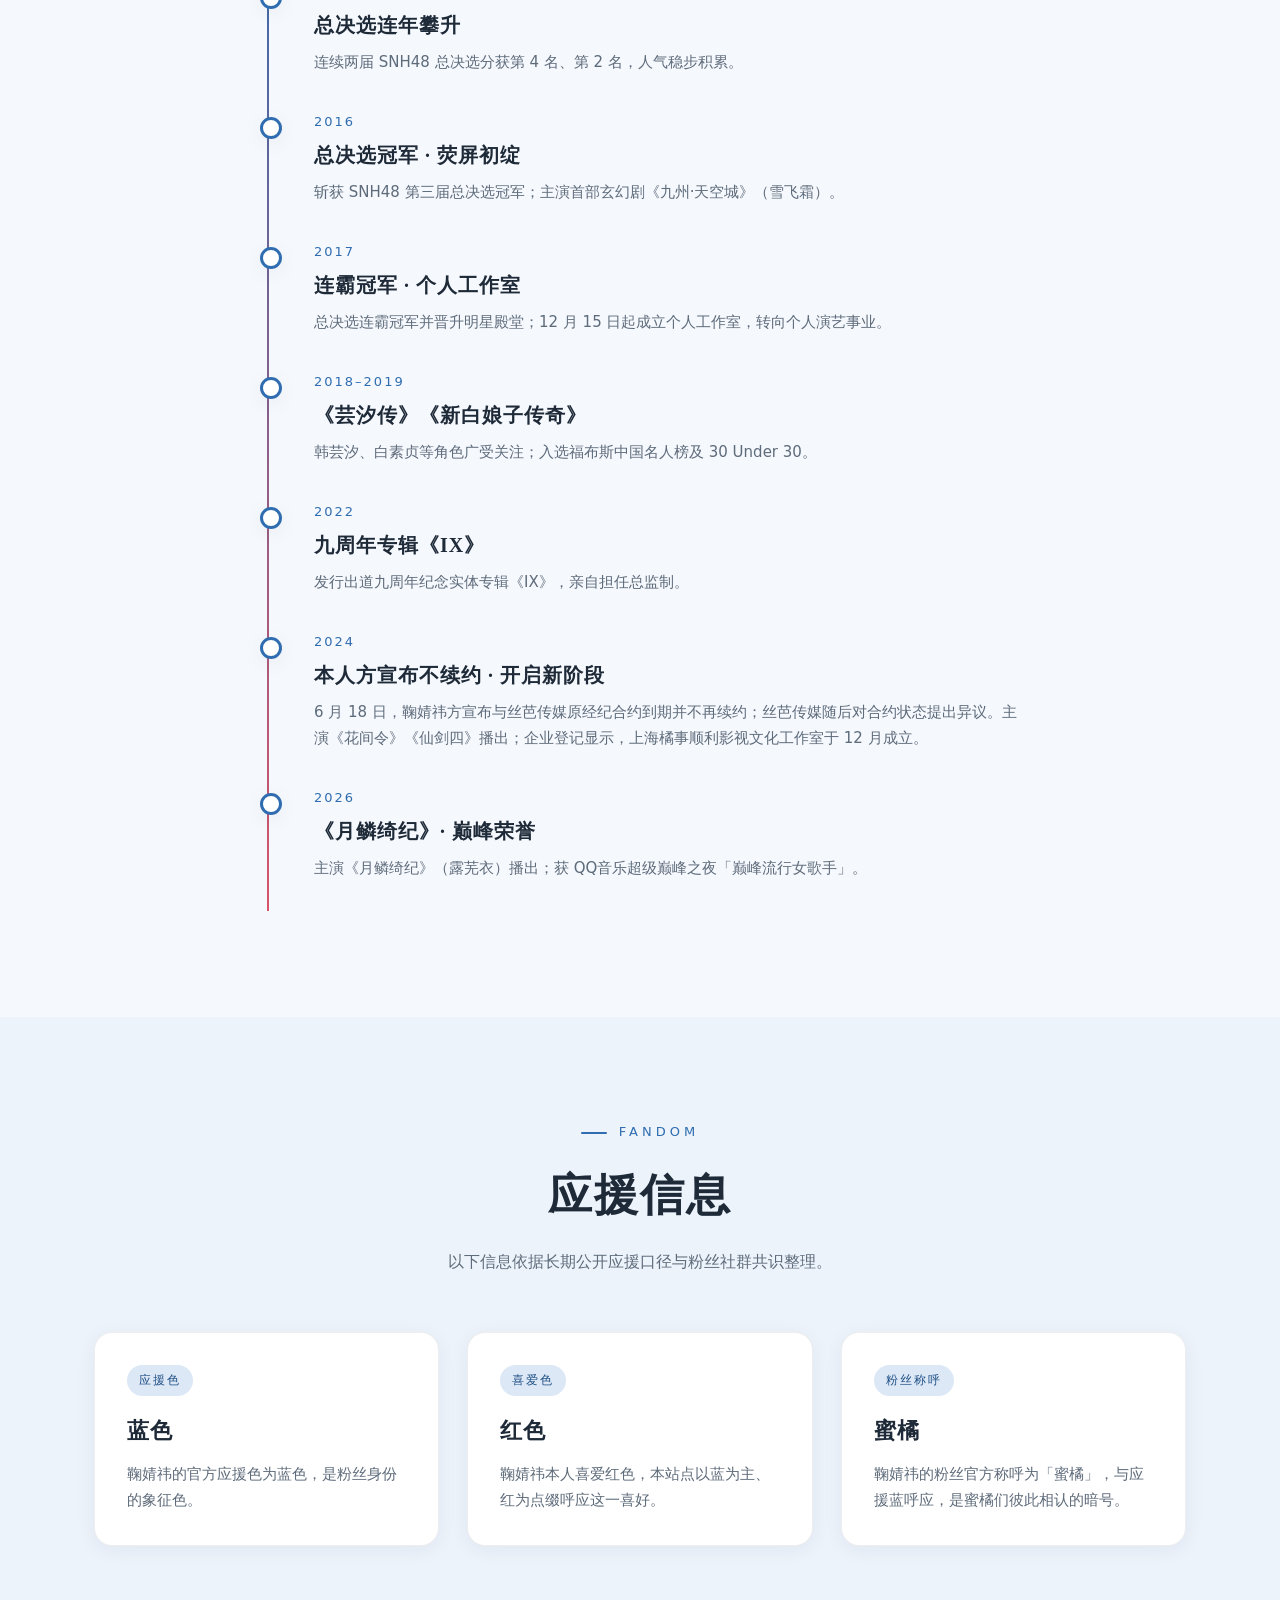
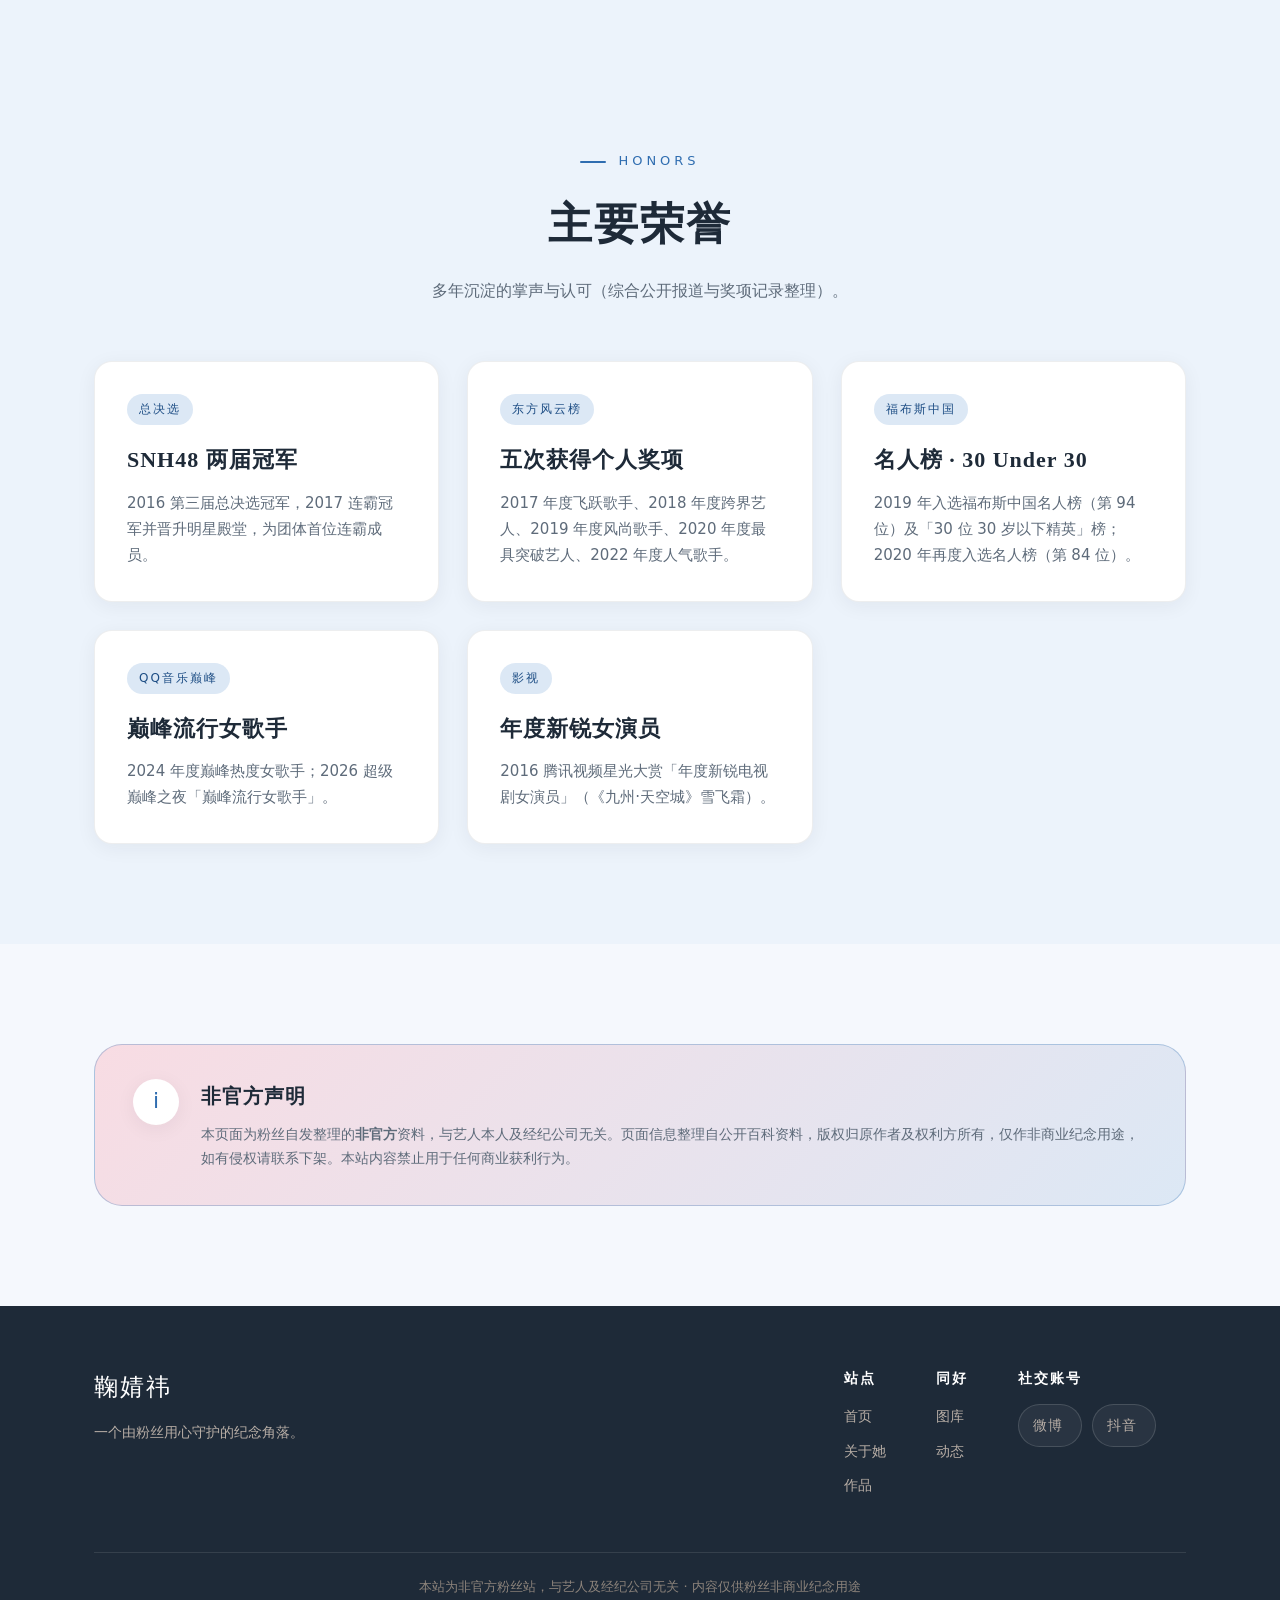
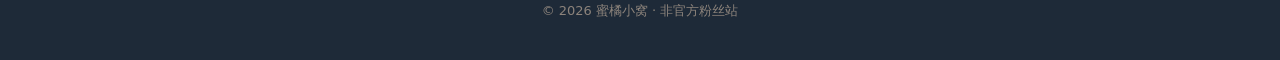
==== commit b1678f2f: "feat: redesign homepage and improve site accessibility" ====
--- a/about.html
+++ b/about.html
@@ -12,14 +12,14 @@
   <header class="nav">
     <div class="wrap">
       <a class="brand" href="index.html">鞠婧祎</a>
-      <nav class="nav-links">
+      <nav class="nav-links" id="site-navigation">
         <a href="index.html">首页</a>
         <a href="about.html" class="active">关于她</a>
         <a href="works.html">作品</a>
         <a href="gallery.html">图库</a>
         <a href="news.html">动态</a>
       </nav>
-      <div class="nav-toggle"><span></span><span></span><span></span></div>
+      <button class="nav-toggle" type="button" aria-label="打开导航菜单" aria-controls="site-navigation" aria-expanded="false"><span></span><span></span><span></span></button>
     </div>
   </header>
 
@@ -35,8 +35,8 @@
         <div class="feature-text reveal">
           <span class="tag">Profile</span>
           <h2>鞠婧祎</h2>
-          <p>1994 年 6 月 18 日出生于四川省遂宁市，中国内地影视女演员、流行乐歌手。SNH48 二期生（2013 年入选），2017 年成立个人工作室单飞发展。擅长跳舞、钢琴与小提琴。</p>
-          <p>外型清新、性格爽利耿直，深受粉丝喜爱。私底下的她生活简单、自律克己，喜欢睡觉、看电影、吃火锅。</p>
+          <p>1994 年 6 月 18 日出生于四川省遂宁市，中国内地影视女演员、流行乐歌手。2013 年通过 SNH48 二期生招募，同年 11 月 2 日随 Team NII《剧场女神》公演正式出道。2016 年、2017 年连续获得 SNH48 总决选第一名，2017 年 12 月 15 日起成立个人工作室，转向个人演艺事业。擅长唱歌、舞蹈、小提琴与钢琴。</p>
+          <p>她的演艺活动涵盖影视、音乐、舞台与综艺；她喜欢红色，也曾在公开内容中表达过对火锅的喜爱。</p>
         </div>
         <div class="feature-media reveal d1"><img src="assets/img/about-portrait.jpg" alt="鞠婧祎肖像" /></div>
       </div>
@@ -54,22 +54,22 @@
         <div class="tl-item reveal">
           <div class="date">2013</div>
           <h4>入选 SNH48 二期生并出道</h4>
-          <p>11 月随《剧场女神》公演正式出道，开启偶像之路。</p>
+          <p>11 月 2 日随 SNH48 Team NII《剧场女神》公演正式出道，开启偶像之路。</p>
         </div>
         <div class="tl-item reveal d1">
           <div class="date">2014–2015</div>
-          <h4>总选举连年攀升</h4>
-          <p>连续两届 SNH48 总选举分获第 4 名、第 2 名，人气稳步积累。</p>
+          <h4>总决选连年攀升</h4>
+          <p>连续两届 SNH48 总决选分获第 4 名、第 2 名，人气稳步积累。</p>
         </div>
         <div class="tl-item reveal d2">
           <div class="date">2016</div>
-          <h4>总选举冠军 · 荧屏初绽</h4>
-          <p>斩获 SNH48 第三届总选举冠军；主演首部玄幻剧《九州·天空城》（雪飞霜）。</p>
+          <h4>总决选冠军 · 荧屏初绽</h4>
+          <p>斩获 SNH48 第三届总决选冠军；主演首部玄幻剧《九州·天空城》（雪飞霜）。</p>
         </div>
         <div class="tl-item reveal">
           <div class="date">2017</div>
-          <h4>连霸冠军 · 单飞发展</h4>
-          <p>总选举连霸冠军、晋升明星殿堂，成立个人工作室独立发展。</p>
+          <h4>连霸冠军 · 个人工作室</h4>
+          <p>总决选连霸冠军并晋升明星殿堂；12 月 15 日起成立个人工作室，转向个人演艺事业。</p>
         </div>
         <div class="tl-item reveal d1">
           <div class="date">2018–2019</div>
@@ -83,8 +83,8 @@
         </div>
         <div class="tl-item reveal">
           <div class="date">2024</div>
-          <h4>合约到期 · 独立发展</h4>
-          <p>6 月与前公司合约到期不续约，开启独立发展阶段；主演《花间令》《仙剑四》播出；12 月创立上海橘事顺利影视文化工作室。</p>
+          <h4>本人方宣布不续约 · 开启新阶段</h4>
+          <p>6 月 18 日，鞠婧祎方宣布与丝芭传媒原经纪合约到期并不再续约；丝芭传媒随后对合约状态提出异议。主演《花间令》《仙剑四》播出；企业登记显示，上海橘事顺利影视文化工作室于 12 月成立。</p>
         </div>
         <div class="tl-item reveal d1">
           <div class="date">2026</div>
@@ -100,7 +100,7 @@
       <div class="section-head reveal">
         <div class="kicker">Fandom</div>
         <h2>应援信息</h2>
-        <p>应援色与喜爱色参考粉丝普遍认知，粉丝称呼请以官方公布为准。</p>
+        <p>以下信息依据长期公开应援口径与粉丝社群共识整理。</p>
       </div>
       <div class="grid grid-3">
         <div class="card reveal">
@@ -131,13 +131,13 @@
       </div>
       <div class="grid grid-3">
         <div class="card reveal">
-          <span class="tag">总选举</span>
+          <span class="tag">总决选</span>
           <h3>SNH48 两届冠军</h3>
-          <p>2016 第三届总选举冠军，2017 连霸冠军并晋升明星殿堂，为团体首位连霸成员。</p>
+          <p>2016 第三届总决选冠军，2017 连霸冠军并晋升明星殿堂，为团体首位连霸成员。</p>
         </div>
         <div class="card reveal d1">
           <span class="tag">东方风云榜</span>
-          <h3>五度加冕</h3>
+          <h3>五次获得个人奖项</h3>
           <p>2017 年度飞跃歌手、2018 年度跨界艺人、2019 年度风尚歌手、2020 年度最具突破艺人、2022 年度人气歌手。</p>
         </div>
         <div class="card reveal d2">
@@ -154,11 +154,6 @@
           <span class="tag">影视</span>
           <h3>年度新锐女演员</h3>
           <p>2016 腾讯视频星光大赏「年度新锐电视剧女演员」（《九州·天空城》雪飞霜）。</p>
-        </div>
-        <div class="card reveal d2">
-          <span class="tag">杂志销量</span>
-          <h3>多本破纪录</h3>
-          <p>2024–2026 多本五大杂志开售即破纪录，如《时尚COSMO》6 月刊 24 小时销量破 56 万本。</p>
         </div>
       </div>
     </div>
--- a/assets/css/styles.css
+++ b/assets/css/styles.css
@@ -74,8 +74,31 @@
 }
 .nav-links a:hover, .nav-links a.active { color: var(--ink); }
 .nav-links a:hover::after, .nav-links a.active::after { width: 100%; }
-.nav-toggle { display: none; flex-direction: column; gap: 5px; cursor: pointer; }
-.nav-toggle span { width: 24px; height: 2px; background: var(--ink); transition: .3s; }
+.nav-toggle {
+  display: none;
+  width: 40px;
+  height: 40px;
+  padding: 8px;
+  border: 0;
+  background: transparent;
+  flex-direction: column;
+  align-items: center;
+  justify-content: center;
+  gap: 5px;
+  color: inherit;
+  cursor: pointer;
+}
+.nav-toggle span {
+  flex: 0 0 auto;
+  width: 24px;
+  height: 2px;
+  background: var(--ink);
+  transition: transform .25s ease, opacity .2s ease, background .25s ease;
+}
+.nav-toggle.open span:nth-child(1) { transform: translateY(7px) rotate(45deg); }
+.nav-toggle.open span:nth-child(2) { opacity: 0; }
+.nav-toggle.open span:nth-child(3) { transform: translateY(-7px) rotate(-45deg); }
+.nav-toggle:focus-visible { outline: 2px solid var(--primary); outline-offset: 2px; }
 
 /* ---------- 按钮 ---------- */
 .btn {
@@ -91,53 +114,402 @@
 .btn-ghost { background: rgba(255,255,255,0.6); border-color: var(--line); color: var(--ink); }
 .btn-ghost:hover { background: #fff; transform: translateY(-2px); box-shadow: var(--shadow-sm); }
 
-/* ---------- Hero ---------- */
-.hero {
-  position: relative; min-height: 100vh; display: flex; align-items: center;
+/* ---------- 首页 ---------- */
+.home-page .nav {
+  background: rgba(10,18,29,0.20);
+  border-bottom-color: rgba(255,255,255,0.10);
+}
+.home-page .nav:not(.scrolled) .brand,
+.home-page .nav:not(.scrolled) .nav-links a { color: #fff; }
+.home-page .nav:not(.scrolled) .nav-links a.active::after { background: #fff; }
+.home-page .nav:not(.scrolled) .nav-toggle span { background: #fff; }
+.home-page .nav.scrolled { background: rgba(245,248,253,0.91); }
+
+.home-hero {
+  position: relative;
+  height: min(800px, 82svh);
+  min-height: 650px;
+  padding: 0;
+  display: flex;
+  align-items: center;
+  overflow: hidden;
+  background: #0B1420;
+}
+.home-hero-media {
+  position: absolute;
+  top: 0;
+  right: 0;
+  width: 73%;
+  height: 100%;
+  object-fit: cover;
+  object-position: center 24%;
+}
+.home-hero-overlay {
+  position: absolute;
+  inset: 0;
   background:
-    radial-gradient(1200px 600px at 78% -10%, rgba(47, 109, 176, 0.28), transparent 60%),
-    radial-gradient(1000px 700px at 8% 112%, rgba(216, 84, 106, 0.16), transparent 55%),
-    linear-gradient(160deg, #F8FBFF 0%, #E9F1FB 100%);
+    linear-gradient(90deg, #0B1420 0%, rgba(11,20,32,0.96) 25%, rgba(11,20,32,0.70) 48%, rgba(11,20,32,0.12) 76%),
+    linear-gradient(180deg, rgba(5,10,18,0.18), transparent 48%, rgba(5,10,18,0.30));
+}
+.home-hero .wrap {
+  position: relative;
+  z-index: 2;
+  display: flex;
+  align-items: center;
+  height: 100%;
+  padding-top: var(--nav-h);
+}
+.home-hero-copy { max-width: 590px; }
+.home-eyebrow {
+  display: block;
+  margin-bottom: 22px;
+  color: #BFD8F1;
+  font-size: 12px;
+  font-weight: 600;
+  letter-spacing: 3px;
+}
+.home-hero h1 {
+  font-family: var(--font-serif);
+  font-size: 84px;
+  font-weight: 600;
+  line-height: 1.05;
+  letter-spacing: 0;
+  color: #fff;
+}
+.home-hero-lead {
+  margin-top: 24px;
+  font-family: var(--font-serif);
+  font-size: 23px;
+  color: rgba(255,255,255,0.92);
+}
+.home-hero-note {
+  margin-top: 9px;
+  color: rgba(255,255,255,0.66);
+  font-size: 14px;
+  letter-spacing: 2px;
+}
+.home-hero-actions {
+  display: flex;
+  flex-wrap: wrap;
+  gap: 14px;
+  margin-top: 34px;
+}
+.home-hero .btn-ghost {
+  background: transparent;
+  border-color: rgba(255,255,255,0.40);
+  color: #fff;
+}
+.home-hero .btn-ghost:hover { background: rgba(255,255,255,0.12); }
+.home-scroll {
+  position: absolute;
+  z-index: 3;
+  left: 50%;
+  bottom: 18px;
+  transform: translateX(-50%);
+  color: rgba(255,255,255,0.58);
+  font-size: 11px;
+  letter-spacing: 2px;
+  text-align: center;
+}
+.home-scroll span {
+  display: block;
+  width: 1px;
+  height: 26px;
+  margin: 8px auto 0;
+  background: linear-gradient(rgba(255,255,255,0.65), transparent);
+}
+
+.home-fandom {
+  position: relative;
+  z-index: 4;
+  padding: 0;
+  background: var(--surface);
+}
+.home-fandom-strip {
+  display: grid;
+  grid-template-columns: 1.15fr repeat(3, 1fr);
+  min-height: 126px;
+  background: transparent;
+  border-top: 1px solid var(--line);
+  border-bottom: 1px solid var(--line);
+}
+.home-fandom-intro,
+.home-fandom-item {
+  display: flex;
+  flex-direction: column;
+  justify-content: center;
+  padding: 24px 30px;
+}
+.home-fandom-intro {
+  position: relative;
+  padding-left: 22px;
+  color: var(--ink);
+}
+.home-fandom-intro::before {
+  content: '';
+  position: absolute;
+  left: 0;
+  top: 30px;
+  bottom: 30px;
+  width: 3px;
+  background: linear-gradient(var(--primary), var(--accent));
+}
+.home-fandom-kicker {
+  color: var(--primary);
+  font-size: 11px;
+  font-weight: 600;
+  letter-spacing: 2px;
+}
+.home-fandom-intro strong {
+  margin-top: 6px;
+  font-family: var(--font-serif);
+  font-size: 25px;
+  letter-spacing: 0;
+}
+.home-fandom-item { border-left: 1px solid var(--line); }
+.home-fandom-label {
+  display: flex;
+  align-items: center;
+  gap: 8px;
+  color: var(--ink-soft);
+  font-size: 12px;
+}
+.home-fandom-item strong {
+  margin-top: 5px;
+  font-family: var(--font-serif);
+  font-size: 22px;
+}
+.home-fandom-item small { margin-top: 2px; color: var(--ink-soft); font-size: 12px; }
+.home-swatch {
+  display: inline-block;
+  width: 12px;
+  height: 12px;
+  border-radius: 50%;
+  vertical-align: -1px;
+}
+.home-swatch-blue { background: var(--primary); }
+.home-swatch-red { background: var(--accent); }
+
+.home-focus { padding-top: 86px; background: var(--bg); scroll-margin-top: var(--nav-h); }
+.home-section-heading {
+  display: flex;
+  align-items: flex-end;
+  justify-content: space-between;
+  gap: 48px;
+  margin-bottom: 46px;
+}
+.home-section-heading .kicker,
+.home-about-copy .kicker {
+  color: var(--primary);
+  font-size: 12px;
+  font-weight: 600;
+  letter-spacing: 3px;
+  text-transform: uppercase;
+}
+.home-section-heading h2,
+.home-about-copy h2 {
+  margin-top: 8px;
+  font-family: var(--font-serif);
+  font-size: 42px;
+  line-height: 1.25;
+  letter-spacing: 0;
+}
+.home-section-heading > p {
+  max-width: 430px;
+  color: var(--ink-soft);
+  text-align: right;
+}
+.home-focus-grid {
+  display: grid;
+  grid-template-columns: repeat(auto-fit, minmax(320px, 1fr));
+  gap: 0;
+  border-top: 1px solid var(--line);
+  border-bottom: 1px solid var(--line);
+}
+.home-focus-card {
+  position: relative;
+  display: grid;
+  grid-template-columns: auto 1fr;
+  gap: 18px;
+  min-height: 178px;
+  padding: 28px 30px 28px 0;
+  background: transparent;
+  transition: color .2s ease;
+}
+.home-focus-card + .home-focus-card {
+  padding-left: 30px;
+  border-left: 1px solid var(--line);
+}
+.home-focus-card:hover h3 { color: var(--primary-deep); }
+.home-focus-index {
+  color: rgba(47,109,176,0.42);
+  font-family: var(--font-serif);
+  font-size: 27px;
+  line-height: 1;
+}
+.home-focus-card .tag {
+  display: inline-block;
+  margin-bottom: 12px;
+  color: var(--primary-deep);
+  font-size: 11px;
+  font-weight: 600;
+  letter-spacing: 1px;
+}
+.home-focus-card h3 {
+  font-family: var(--font-serif);
+  font-size: 21px;
+  line-height: 1.4;
+  letter-spacing: 0;
+  transition: color .2s ease;
+}
+.home-focus-card p { margin-top: 7px; color: var(--ink-soft); font-size: 14px; }
+.home-focus-arrow {
+  position: absolute;
+  right: 28px;
+  bottom: 24px;
+  color: var(--accent);
+  font-size: 20px;
+  transition: transform .2s ease;
+}
+.home-focus-card:hover .home-focus-arrow { transform: translateX(4px); }
+
+.home-about-layout {
+  display: grid;
+  grid-template-columns: minmax(320px, .88fr) minmax(420px, 1.12fr);
+  align-items: center;
+  gap: 82px;
+}
+.home-about-media {
+  position: relative;
+  aspect-ratio: 4 / 5;
   overflow: hidden;
-}
-.hero::before {
-  content: ""; position: absolute; inset: 0;
-  background-image:
-    radial-gradient(circle at 20% 30%, rgba(255,255,255,0.55) 0 2px, transparent 3px),
-    radial-gradient(circle at 70% 60%, rgba(255,255,255,0.45) 0 2px, transparent 3px);
-  background-size: 220px 220px, 320px 320px; opacity: .5;
-}
-.hero::after {
-  content: ""; position: absolute; width: 460px; height: 460px; border-radius: 50%;
-  background: radial-gradient(circle, rgba(47,109,176,0.15), transparent 70%);
-  top: 8%; left: 5%; filter: blur(6px);
-  animation: heroFloat 9s ease-in-out infinite; z-index: 1; pointer-events: none;
-}
-@keyframes heroFloat { 0%,100% { transform: translateY(0); } 50% { transform: translateY(-28px); } }
-.hero .wrap { position: relative; z-index: 2; text-align: center; padding-top: var(--nav-h); }
-.hero .eyebrow {
-  display: inline-block; font-size: 13px; letter-spacing: 4px; color: var(--primary-deep);
-  border: 1px solid var(--primary-soft); background: rgba(255,255,255,0.55);
-  padding: 7px 18px; border-radius: 999px; margin-bottom: 28px;
-}
-.hero h1 {
-  font-family: var(--font-serif); font-weight: 600; line-height: 1.05;
-  font-size: clamp(56px, 12vw, 128px); letter-spacing: 8px; color: var(--ink);
-  text-shadow: 0 2px 30px rgba(255,255,255,0.6);
-}
-.hero .sub {
-  margin: 22px auto 0; max-width: 560px; font-size: clamp(16px, 2.4vw, 20px);
-  color: var(--ink-soft); letter-spacing: 1px;
-}
-.hero .cta { margin-top: 40px; display: flex; gap: 16px; justify-content: center; flex-wrap: wrap; }
-.hero .scroll-hint {
-  position: absolute; bottom: 30px; left: 50%; transform: translateX(-50%);
-  font-size: 12px; letter-spacing: 3px; color: var(--ink-soft); z-index: 2;
-}
-.hero .scroll-hint::after {
-  content: ""; display: block; width: 1px; height: 38px; margin: 10px auto 0;
-  background: linear-gradient(var(--ink-soft), transparent);
-}
+  border-radius: 8px;
+  box-shadow: var(--shadow-md);
+}
+.home-about-media img { width: 100%; height: 100%; object-fit: cover; }
+.home-about-media span {
+  position: absolute;
+  left: 22px;
+  bottom: 18px;
+  padding: 6px 10px;
+  background: rgba(255,255,255,0.86);
+  color: var(--ink);
+  font-size: 11px;
+  letter-spacing: 2px;
+}
+.home-about-lead {
+  margin-top: 24px;
+  color: var(--ink) !important;
+  font-family: var(--font-serif);
+  font-size: 21px;
+  line-height: 1.75;
+}
+.home-about-copy > p { margin-top: 16px; color: var(--ink-soft); }
+.home-about-facts {
+  display: grid;
+  grid-template-columns: repeat(3, 1fr);
+  margin: 30px 0 26px;
+  padding: 20px 0;
+  border-top: 1px solid var(--line);
+  border-bottom: 1px solid var(--line);
+}
+.home-about-facts div + div { padding-left: 20px; border-left: 1px solid var(--line); }
+.home-about-facts dt { color: var(--ink-soft); font-size: 12px; }
+.home-about-facts dd { margin-top: 4px; font-weight: 600; }
+.home-about-facts dd .home-swatch { margin-right: 7px; }
+.home-text-link {
+  display: inline-flex;
+  align-items: center;
+  gap: 10px;
+  color: var(--primary-deep);
+  font-size: 14px;
+  font-weight: 600;
+}
+.home-text-link span { color: var(--accent); transition: transform .2s ease; }
+.home-text-link:hover span { transform: translateX(4px); }
+
+.home-works { background: var(--surface); }
+.home-work-grid { display: grid; grid-template-columns: repeat(2, 1fr); gap: 52px; }
+.home-work-media {
+  position: relative;
+  display: block;
+  aspect-ratio: 4 / 5;
+  overflow: hidden;
+  border-radius: 8px;
+  background: var(--primary-soft);
+}
+.home-work-media img {
+  width: 100%;
+  height: 100%;
+  object-fit: cover;
+  transition: transform .5s ease;
+}
+.home-work-media:hover img { transform: scale(1.025); }
+.home-work-media > span {
+  position: absolute;
+  left: 20px;
+  bottom: 18px;
+  color: #fff;
+  font-size: 12px;
+  font-weight: 600;
+  letter-spacing: 3px;
+  text-transform: uppercase;
+  text-shadow: 0 2px 12px rgba(0,0,0,0.45);
+}
+.home-work-copy { padding-top: 25px; }
+.home-work-copy h3 { font-family: var(--font-serif); font-size: 29px; letter-spacing: 0; }
+.home-work-copy > p { margin-top: 9px; color: var(--ink-soft); }
+.home-work-copy ul { margin: 22px 0 20px; border-top: 1px solid var(--line); list-style: none; }
+.home-work-copy li {
+  display: flex;
+  justify-content: space-between;
+  gap: 20px;
+  padding: 11px 0;
+  border-bottom: 1px solid var(--line);
+  font-size: 14px;
+}
+.home-work-copy li span { color: var(--ink-soft); font-size: 12px; }
+
+.home-gallery-grid {
+  display: grid;
+  grid-template-columns: repeat(12, 1fr);
+  grid-auto-rows: 180px;
+  gap: 14px;
+}
+.home-gallery-item {
+  grid-column: span 3;
+  position: relative;
+  overflow: hidden;
+  border-radius: 8px;
+  background: var(--primary-soft);
+}
+.home-gallery-feature { grid-column: span 7; grid-row: span 2; }
+.home-gallery-item:nth-child(2) { grid-column: span 5; grid-row: span 2; }
+.home-gallery-item img {
+  width: 100%;
+  height: 100%;
+  object-fit: cover;
+  transition: transform .45s ease;
+}
+.home-gallery-item:hover img { transform: scale(1.035); }
+.home-center-action { margin-top: 34px; text-align: center; }
+
+.home-milestones { padding: 78px 0 62px; }
+.home-milestones .home-section-heading { margin-bottom: 34px; }
+.home-milestone-grid {
+  display: grid;
+  grid-template-columns: repeat(4, 1fr);
+  border-top: 1px solid var(--line);
+}
+.home-milestone {
+  min-height: 168px;
+  padding: 24px 24px 16px 0;
+}
+.home-milestone + .home-milestone { padding-left: 24px; border-left: 1px solid var(--line); }
+.home-milestone time { color: var(--primary); font-size: 13px; font-weight: 600; letter-spacing: 2px; }
+.home-milestone h3 { margin-top: 11px; font-family: var(--font-serif); font-size: 20px; letter-spacing: 0; }
+.home-milestone p { margin-top: 6px; color: var(--ink-soft); font-size: 14px; }
+.home-disclaimer { padding: 54px 0; }
 
 /* ---------- 通用区块 ---------- */
 section { padding: 100px 0; }
@@ -216,10 +588,31 @@
 .gallery-item img { width: 100%; height: 100%; object-fit: cover; display: block; }
 
 /* ---------- 图库 ---------- */
+.sr-only {
+  position: absolute;
+  width: 1px;
+  height: 1px;
+  padding: 0;
+  margin: -1px;
+  overflow: hidden;
+  clip: rect(0, 0, 0, 0);
+  white-space: nowrap;
+  border: 0;
+}
 .gallery-grid { display: grid; grid-template-columns: repeat(3, 1fr); gap: 18px; }
 .gallery-item {
-  position: relative; aspect-ratio: 3 / 4; border-radius: var(--r); overflow: hidden;
-  cursor: pointer; box-shadow: var(--shadow-sm);
+  position: relative;
+  width: 100%;
+  padding: 0;
+  border: 0;
+  aspect-ratio: 3 / 4;
+  border-radius: var(--r);
+  overflow: hidden;
+  color: inherit;
+  font: inherit;
+  text-align: left;
+  cursor: pointer;
+  box-shadow: var(--shadow-sm);
   background: linear-gradient(150deg, var(--primary-soft), #CFE0F2);
 }
 .gallery-item:nth-child(3n+2) { background: linear-gradient(150deg, var(--accent-soft), #F3D6DD); }
@@ -229,6 +622,11 @@
   color: rgba(30,42,56,0.4); font-size: 13px; letter-spacing: 2px;
 }
 .gallery-item:hover { box-shadow: var(--shadow-md); }
+.gallery-item:focus-visible {
+  outline: 3px solid var(--primary);
+  outline-offset: 3px;
+  box-shadow: var(--shadow-md);
+}
 
 /* （图库分类筛选已移除：营业图单一类型，无需筛选） */
 
@@ -245,10 +643,26 @@
 }
 .lightbox .lb-inner img { width: 100%; height: 100%; object-fit: contain; border-radius: var(--r); }
 .lightbox .lb-close {
-  position: absolute; top: 24px; right: 28px; color: #fff; font-size: 32px; cursor: pointer;
-  line-height: 1; opacity: .8;
-}
-.lightbox .lb-close:hover { opacity: 1; }
+  position: absolute;
+  top: 20px;
+  right: 24px;
+  display: grid;
+  place-items: center;
+  width: 44px;
+  height: 44px;
+  padding: 0;
+  border: 1px solid rgba(255,255,255,0.30);
+  border-radius: 50%;
+  background: rgba(10,18,29,0.38);
+  color: #fff;
+  font: inherit;
+  font-size: 32px;
+  line-height: 1;
+  cursor: pointer;
+  opacity: .88;
+}
+.lightbox .lb-close:hover { opacity: 1; background: rgba(10,18,29,0.62); }
+.lightbox .lb-close:focus-visible { outline: 3px solid #fff; outline-offset: 3px; }
 
 /* ---------- 时间线（动态） ---------- */
 .timeline { max-width: 760px; margin: 0 auto; position: relative; padding-left: 28px; }
@@ -306,29 +720,344 @@
   font-size: 13px; color: #8C837B; text-align: center; line-height: 1.9;
 }
 
+/* ---------- 动态详情 ---------- */
+.update-detail { padding-top: var(--nav-h); }
+.update-header {
+  padding: 76px 0 68px;
+  background: var(--primary-soft);
+  border-bottom: 1px solid var(--line);
+}
+.update-header-inner { max-width: 920px; }
+.update-back {
+  display: inline-flex;
+  color: var(--primary-deep);
+  font-size: 13px;
+  font-weight: 600;
+}
+.update-meta {
+  display: flex;
+  align-items: center;
+  gap: 14px;
+  margin-top: 48px;
+  color: var(--ink-soft);
+  font-size: 12px;
+}
+.update-meta span {
+  color: var(--primary-deep);
+  font-weight: 600;
+  letter-spacing: 1px;
+}
+.update-meta span::after {
+  content: '';
+  display: inline-block;
+  width: 1px;
+  height: 12px;
+  margin-left: 14px;
+  background: var(--line);
+  vertical-align: -2px;
+}
+.update-header h1 {
+  margin-top: 18px;
+  font-family: var(--font-serif);
+  font-size: 54px;
+  line-height: 1.2;
+  letter-spacing: 0;
+}
+.update-header p {
+  max-width: 720px;
+  margin-top: 20px;
+  color: var(--ink-soft);
+  font-family: var(--font-serif);
+  font-size: 19px;
+  line-height: 1.8;
+}
+.update-article { padding: 84px 0 0; background: var(--surface); }
+.update-article-layout {
+  display: grid;
+  grid-template-columns: minmax(320px, .92fr) minmax(420px, 1.08fr);
+  align-items: start;
+  gap: 76px;
+}
+.update-cover { margin: 0; }
+.update-cover img {
+  display: block;
+  width: 100%;
+  aspect-ratio: 4 / 5;
+  object-fit: cover;
+  object-position: center top;
+  border-radius: 6px;
+}
+.update-cover figcaption {
+  margin-top: 12px;
+  color: var(--ink-soft);
+  font-size: 11px;
+  line-height: 1.6;
+}
+.update-kicker {
+  color: var(--primary);
+  font-size: 11px;
+  font-weight: 600;
+  letter-spacing: 3px;
+  text-transform: uppercase;
+}
+.update-body > h2,
+.update-source h2 {
+  margin-top: 9px;
+  font-family: var(--font-serif);
+  font-size: 30px;
+  letter-spacing: 0;
+}
+.update-body > p {
+  margin-top: 22px;
+  color: var(--ink-soft);
+  font-size: 16px;
+  line-height: 2;
+}
+.update-facts {
+  margin-top: 34px;
+  border-top: 1px solid var(--line);
+  border-bottom: 1px solid var(--line);
+}
+.update-facts div {
+  display: grid;
+  grid-template-columns: 110px 1fr;
+  gap: 20px;
+  padding: 15px 0;
+}
+.update-facts div + div { border-top: 1px solid var(--line); }
+.update-facts dt { color: var(--ink-soft); font-size: 13px; }
+.update-facts dd { font-weight: 600; }
+.update-source {
+  margin-top: 34px;
+  padding: 0 0 0 20px;
+  border-left: 3px solid var(--primary);
+}
+.update-source h2 { margin-top: 0; font-size: 22px; }
+.update-source p { margin-top: 10px; color: var(--ink-soft); font-size: 14px; line-height: 1.8; }
+.update-source a {
+  display: inline-flex;
+  margin-top: 12px;
+  color: var(--primary-deep);
+  font-size: 14px;
+  font-weight: 600;
+}
+.update-source a:hover { color: var(--accent-deep); }
+.update-next {
+  display: grid;
+  grid-template-columns: 1fr 1fr;
+  gap: 40px;
+  margin-top: 82px;
+  padding-top: 28px;
+  padding-bottom: 82px;
+  border-top: 1px solid var(--line);
+}
+.update-next-link { display: flex; flex-direction: column; gap: 6px; }
+.update-next-link.next { align-items: flex-end; text-align: right; }
+.update-next-link small { color: var(--ink-soft); font-size: 11px; }
+.update-next-link strong { color: var(--primary-deep); font-size: 14px; }
+.update-next-link:hover strong { color: var(--accent-deep); }
+
+@media (max-width: 900px) {
+  .update-article-layout { grid-template-columns: 1fr; gap: 42px; }
+  .update-cover { max-width: 620px; }
+  .update-cover img { max-height: 760px; }
+}
+
+@media (max-width: 680px) {
+  .update-header { padding: 52px 0 48px; }
+  .update-meta { margin-top: 34px; }
+  .update-header h1 { font-size: 38px; }
+  .update-header p { font-size: 17px; }
+  .update-article { padding-top: 56px; }
+  .update-article-layout { gap: 34px; }
+  .update-cover img { max-height: none; }
+  .update-body > h2 { font-size: 27px; }
+  .update-facts div { grid-template-columns: 86px 1fr; }
+  .update-next { gap: 20px; margin-top: 58px; padding-bottom: 62px; }
+  .update-next-link strong { font-size: 13px; }
+}
+
 /* ---------- 滚动揭示动画 ---------- */
-.reveal { opacity: 0; transform: translateY(28px); transition: opacity .7s ease, transform .7s ease; }
-.reveal.in { opacity: 1; transform: none; }
-.reveal.d1 { transition-delay: .08s; }
-.reveal.d2 { transition-delay: .16s; }
-.reveal.d3 { transition-delay: .24s; }
+.reveal { opacity: 1; transform: none; }
+.reveal-ready .reveal {
+  opacity: 0;
+  transform: translateY(28px);
+  transition: opacity .7s ease, transform .7s ease;
+}
+.reveal-ready .reveal.in { opacity: 1; transform: none; }
+.reveal-ready .reveal.d1 { transition-delay: .08s; }
+.reveal-ready .reveal.d2 { transition-delay: .16s; }
+.reveal-ready .reveal.d3 { transition-delay: .24s; }
 
 /* ---------- 响应式 ---------- */
 @media (max-width: 900px) {
   .grid-3 { grid-template-columns: 1fr 1fr; }
   .gallery-grid { grid-template-columns: repeat(2, 1fr); }
   .feature-row, .feature-row.reverse { grid-template-columns: 1fr; direction: ltr; gap: 32px; }
-}
+
+  .home-hero { height: min(760px, 82svh); min-height: 620px; }
+  .home-hero-media { width: 80%; object-position: center 24%; }
+  .home-hero-overlay {
+    background: linear-gradient(90deg, #0B1420 0%, rgba(11,20,32,0.92) 34%, rgba(11,20,32,0.48) 64%, rgba(11,20,32,0.10) 88%);
+  }
+  .home-hero h1 { font-size: 66px; }
+  .home-hero-copy { max-width: 500px; }
+  .home-fandom-strip { grid-template-columns: 1.15fr repeat(3, 1fr); }
+  .home-fandom-intro,
+  .home-fandom-item { padding: 22px 20px; }
+  .home-fandom-intro { padding-left: 18px; }
+  .home-focus-card { padding-top: 24px; padding-bottom: 24px; }
+  .home-focus-index { display: none; }
+  .home-about-layout { grid-template-columns: 1fr; gap: 42px; }
+  .home-about-media { width: min(100%, 580px); max-height: 680px; }
+  .home-gallery-grid { grid-template-columns: repeat(2, 1fr); grid-auto-rows: 250px; }
+  .home-gallery-item,
+  .home-gallery-item:nth-child(2) { grid-column: span 1; grid-row: span 1; }
+  .home-gallery-feature { grid-column: span 2; grid-row: span 2; }
+  .home-milestone-grid { grid-template-columns: repeat(2, 1fr); }
+  .home-milestone:nth-child(3) { padding-left: 0; border-left: 0; border-top: 1px solid var(--line); }
+  .home-milestone:nth-child(4) { border-top: 1px solid var(--line); }
+}
+
 @media (max-width: 680px) {
   section { padding: 72px 0; }
   .nav-links {
-    position: fixed; top: var(--nav-h); right: 0; width: 240px; height: calc(100vh - var(--nav-h));
-    background: rgba(245,248,253,0.97); backdrop-filter: blur(16px); flex-direction: column;
-    align-items: flex-start; padding: 28px; gap: 22px; transform: translateX(100%);
-    transition: transform .3s; box-shadow: var(--shadow-md);
-  }
-  .nav-links.open { transform: translateX(0); }
+    position: fixed; top: var(--nav-h); right: 0; z-index: 102; width: min(280px, 78vw); height: calc(100dvh - var(--nav-h));
+    background: rgba(245,248,253,0.98); backdrop-filter: blur(16px); flex-direction: column;
+    align-items: flex-start; padding: 30px; gap: 22px; transform: translateX(100%);
+    visibility: hidden; pointer-events: none;
+    transition: transform .3s ease, visibility 0s linear .3s; box-shadow: var(--shadow-md);
+  }
+  .nav-links.open {
+    transform: translateX(0);
+    visibility: visible;
+    pointer-events: auto;
+    transition-delay: 0s;
+  }
   .nav-toggle { display: flex; }
+  body.menu-open { overflow: hidden; }
+  body.menu-open::before {
+    content: '';
+    position: fixed;
+    inset: var(--nav-h) 0 0;
+    z-index: 90;
+    background: rgba(5,10,18,0.42);
+  }
   .grid-3, .grid-2, .gallery-grid { grid-template-columns: 1fr; }
   .disclaimer { flex-direction: column; gap: 14px; padding: 26px; }
-}
+
+  .home-page .nav:not(.scrolled) .nav-links a { color: var(--ink-soft); }
+  .home-page .nav:not(.scrolled) .nav-links a.active { color: var(--primary); }
+  .home-page .nav:not(.scrolled) .nav-links a.active::after { background: var(--primary); }
+  .home-hero {
+    height: 82svh;
+    min-height: 610px;
+    align-items: flex-end;
+  }
+  .home-hero-media { width: 100%; object-position: center center; }
+  .home-hero-overlay {
+    background:
+      linear-gradient(180deg, rgba(5,10,18,0.08) 10%, rgba(5,10,18,0.20) 42%, rgba(5,10,18,0.94) 82%),
+      linear-gradient(90deg, rgba(5,10,18,0.26), transparent 72%);
+  }
+  .home-hero .wrap { align-items: flex-end; padding-bottom: 66px; }
+  .home-hero-copy { max-width: 100%; }
+  .home-eyebrow { margin-bottom: 12px; font-size: 10px; letter-spacing: 2px; }
+  .home-hero h1 { font-size: 50px; }
+  .home-hero-lead { margin-top: 14px; font-size: 18px; }
+  .home-hero-note { margin-top: 5px; font-size: 12px; letter-spacing: 1px; }
+  .home-hero-actions { margin-top: 22px; gap: 10px; }
+  .home-hero-actions .btn { padding: 11px 20px; font-size: 14px; }
+  .home-scroll { display: none; }
+
+  .home-fandom .wrap { padding: 0 24px; }
+  .home-fandom-strip {
+    grid-template-columns: 1fr;
+    min-height: 0;
+  }
+  .home-fandom-intro {
+    grid-column: auto;
+    flex-direction: row;
+    align-items: center;
+    justify-content: space-between;
+    padding: 18px 0 18px 18px;
+  }
+  .home-fandom-intro::before { top: 18px; bottom: 18px; }
+  .home-fandom-intro strong { font-size: 21px; }
+  .home-fandom-item {
+    display: grid;
+    grid-template-columns: 92px 1fr;
+    align-items: center;
+    gap: 0 14px;
+    padding: 16px 24px;
+    border-top: 1px solid var(--line);
+    border-left: 0;
+  }
+  .home-fandom-item strong { margin-top: 0; font-size: 20px; }
+  .home-fandom-item small { grid-column: 2; margin-top: -3px; }
+
+  .home-focus { padding-top: 64px; }
+  .home-section-heading { align-items: flex-start; flex-direction: column; gap: 12px; margin-bottom: 32px; }
+  .home-section-heading h2,
+  .home-about-copy h2 { font-size: 34px; }
+  .home-section-heading > p { max-width: none; text-align: left; }
+  .home-focus-grid { grid-template-columns: 1fr; border-bottom: 0; }
+  .home-focus-card,
+  .home-focus-card + .home-focus-card {
+    min-height: 0;
+    padding: 24px 0;
+    border-top: 1px solid var(--line);
+    border-left: 0;
+  }
+  .home-focus-grid { border-top: 0; }
+
+  .home-about-layout { gap: 34px; }
+  .home-about-media { aspect-ratio: 4 / 5; max-height: 540px; }
+  .home-about-lead { font-size: 19px; }
+  .home-about-facts { grid-template-columns: 1fr; }
+  .home-about-facts div { display: flex; align-items: center; justify-content: space-between; gap: 20px; }
+  .home-about-facts div + div { margin-top: 12px; padding: 12px 0 0; border-top: 1px solid var(--line); border-left: 0; }
+  .home-about-facts dd { margin-top: 0; }
+
+  .home-work-grid { grid-template-columns: 1fr; gap: 58px; }
+  .home-work-media { aspect-ratio: 4 / 5; }
+  .home-work-copy h3 { font-size: 26px; }
+
+  .home-gallery-grid {
+    grid-template-columns: repeat(2, minmax(0, 1fr));
+    grid-template-rows: 250px;
+    grid-auto-rows: 190px;
+    gap: 10px;
+  }
+  .home-gallery-item,
+  .home-gallery-item:nth-child(2) { grid-column: span 1; grid-row: span 1; }
+  .home-gallery-feature { grid-column: 1 / -1; grid-row: span 1; height: auto; }
+  .home-gallery-item:nth-child(n+6) { display: none; }
+
+  .home-page .home-about,
+  .home-page .home-works,
+  .home-page .home-gallery { padding: 62px 0; }
+  .home-page .home-milestones { padding: 56px 0 44px; }
+  .home-page .home-disclaimer { padding: 44px 0; }
+  .home-milestones .home-section-heading { margin-bottom: 24px; }
+  .home-milestone-grid { grid-template-columns: 1fr; }
+  .home-milestone,
+  .home-milestone + .home-milestone,
+  .home-milestone:nth-child(3),
+  .home-milestone:nth-child(4) {
+    min-height: 0;
+    padding: 24px 0;
+    border-top: 1px solid var(--line);
+    border-left: 0;
+  }
+  .home-milestone-grid { border-top: 0; }
+}
+
+@media (prefers-reduced-motion: reduce) {
+  html { scroll-behavior: auto; }
+  .reveal-ready .reveal { opacity: 1; transform: none; transition: none; }
+  .home-work-media img,
+  .home-gallery-item img,
+  .home-focus-card,
+  .home-focus-arrow { transition: none; }
+}
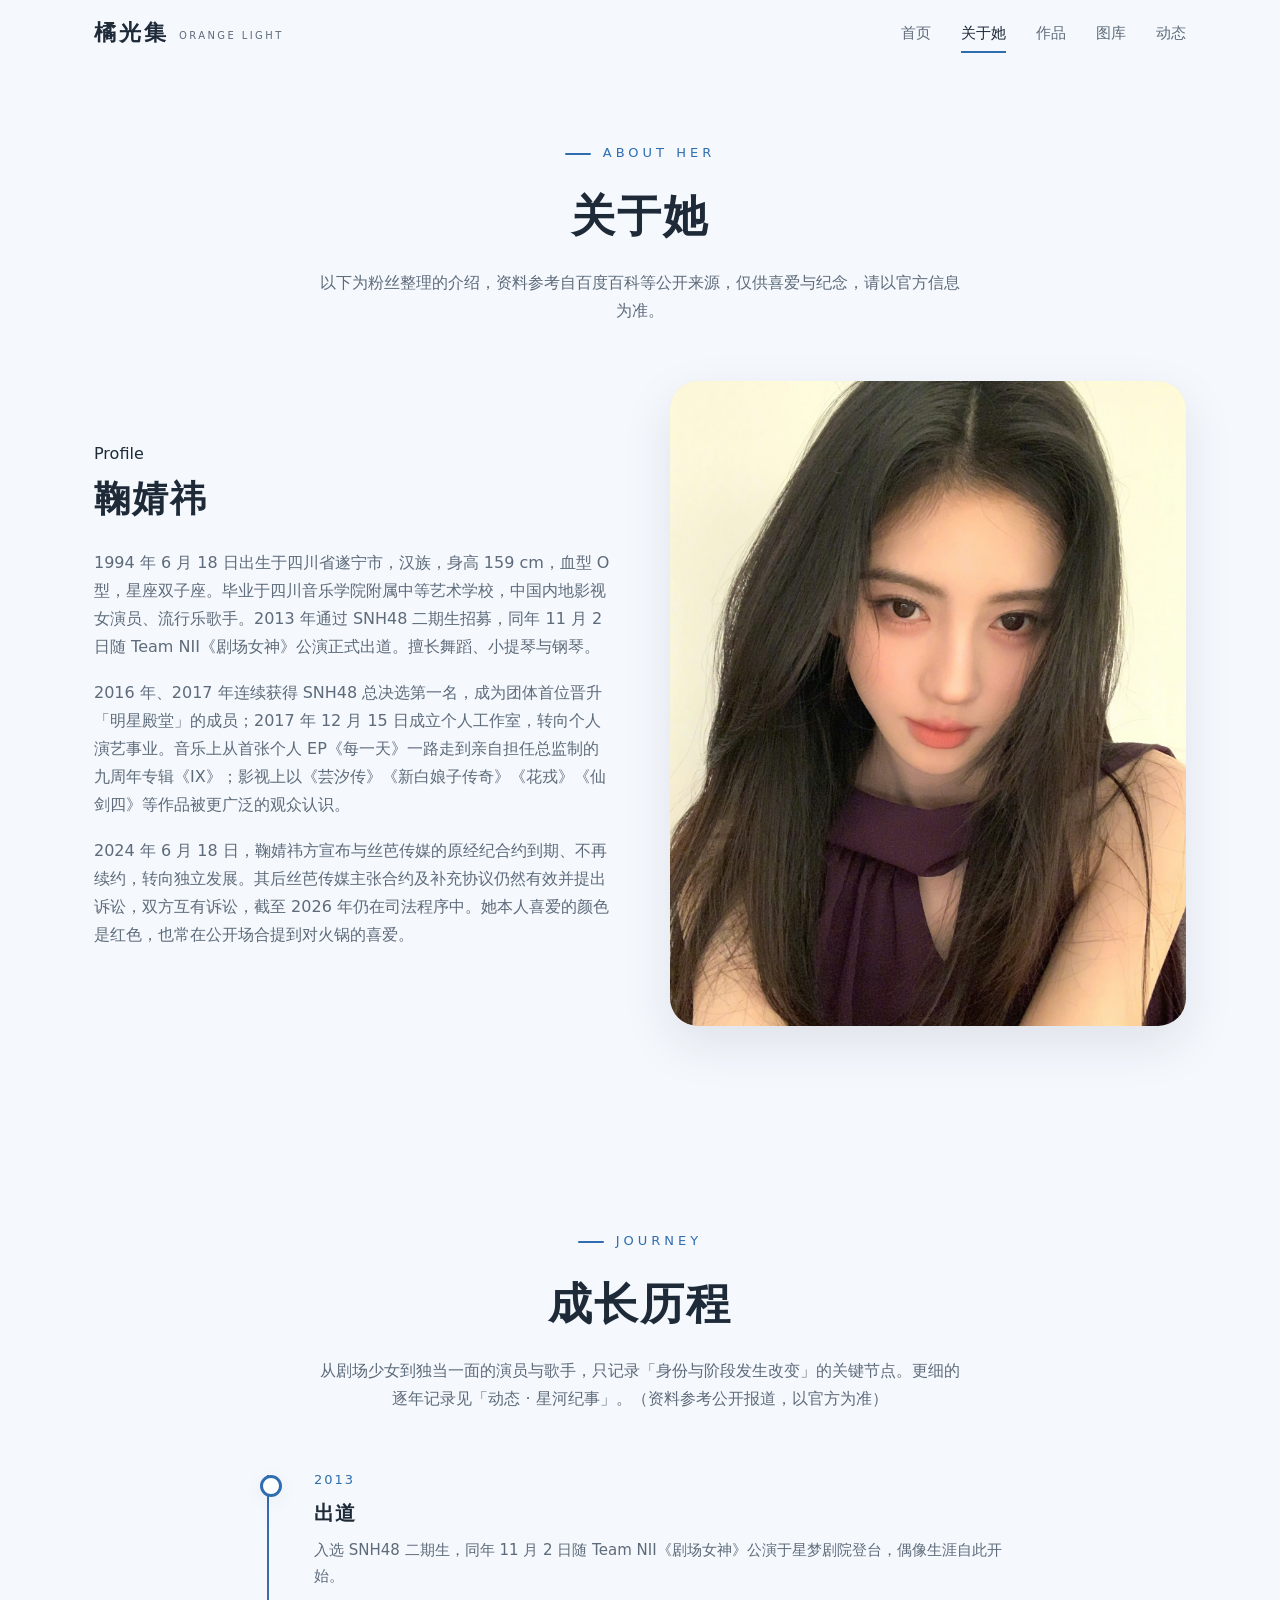
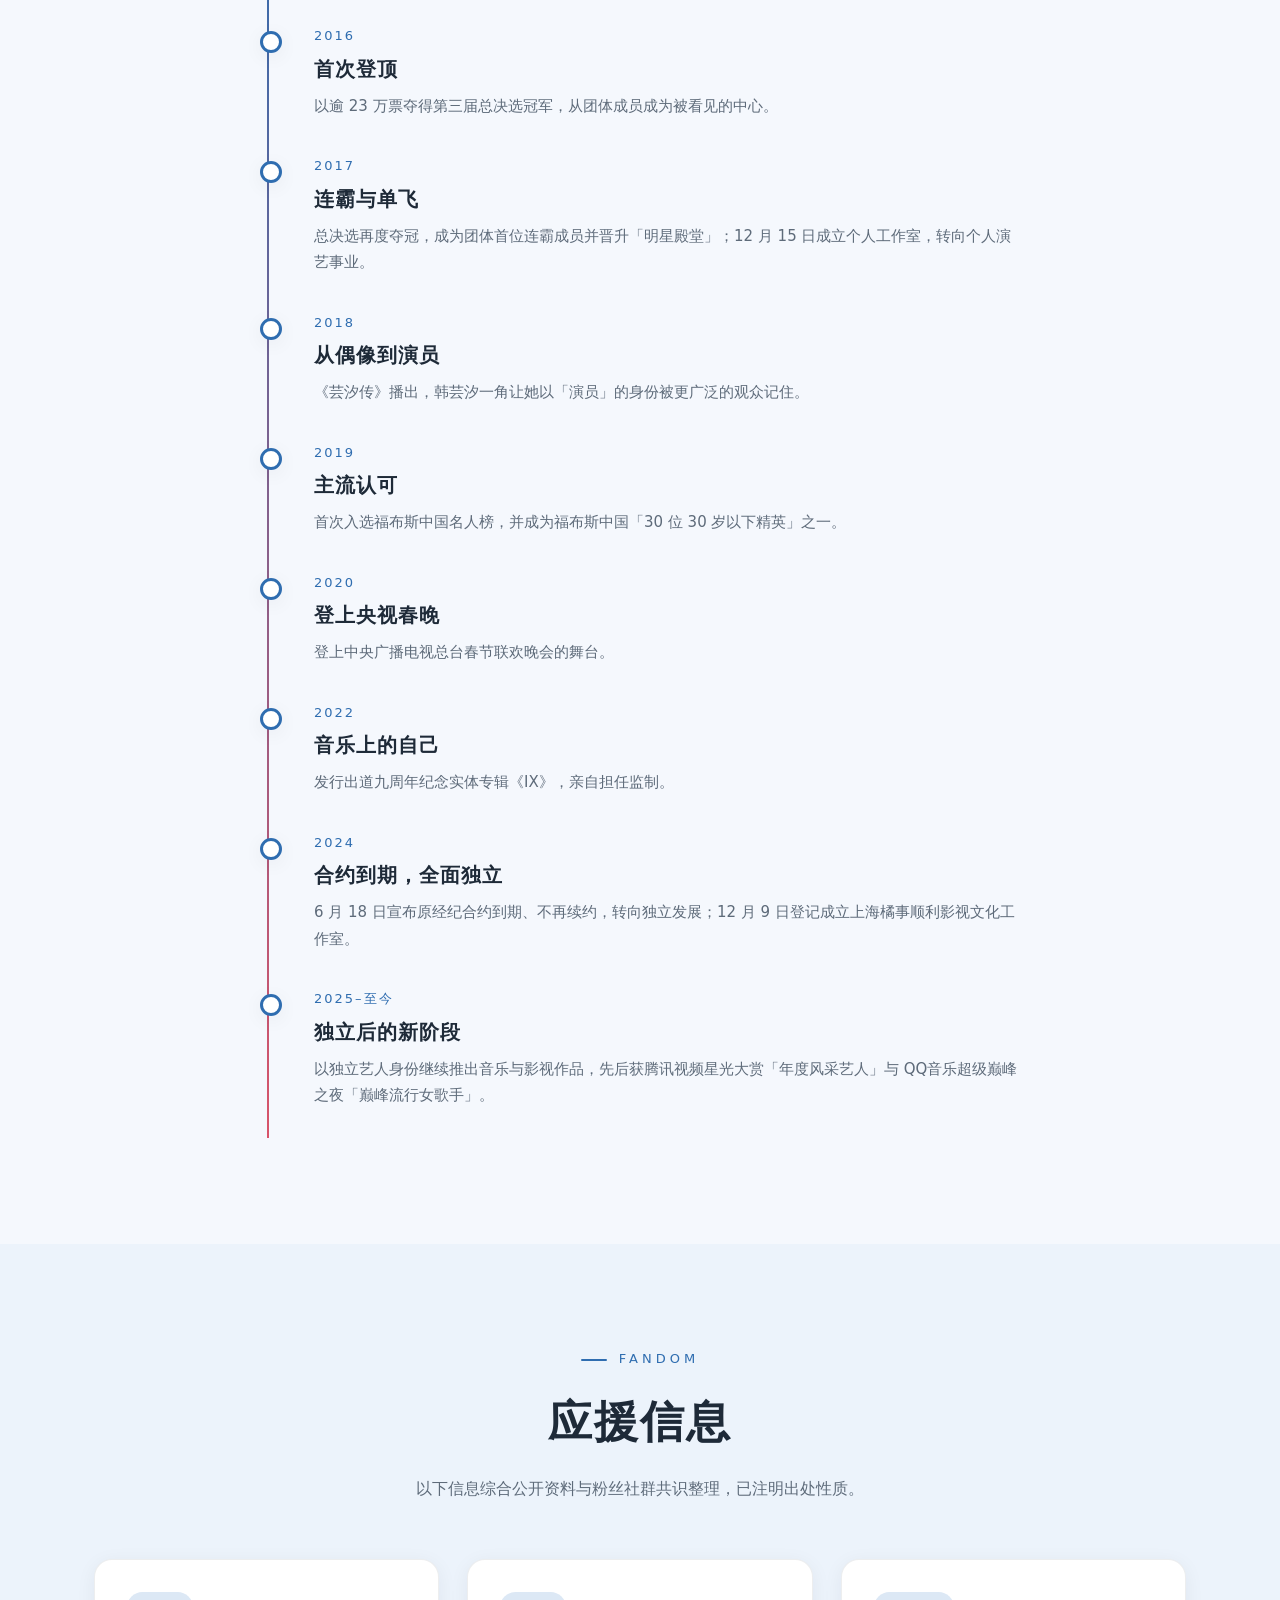
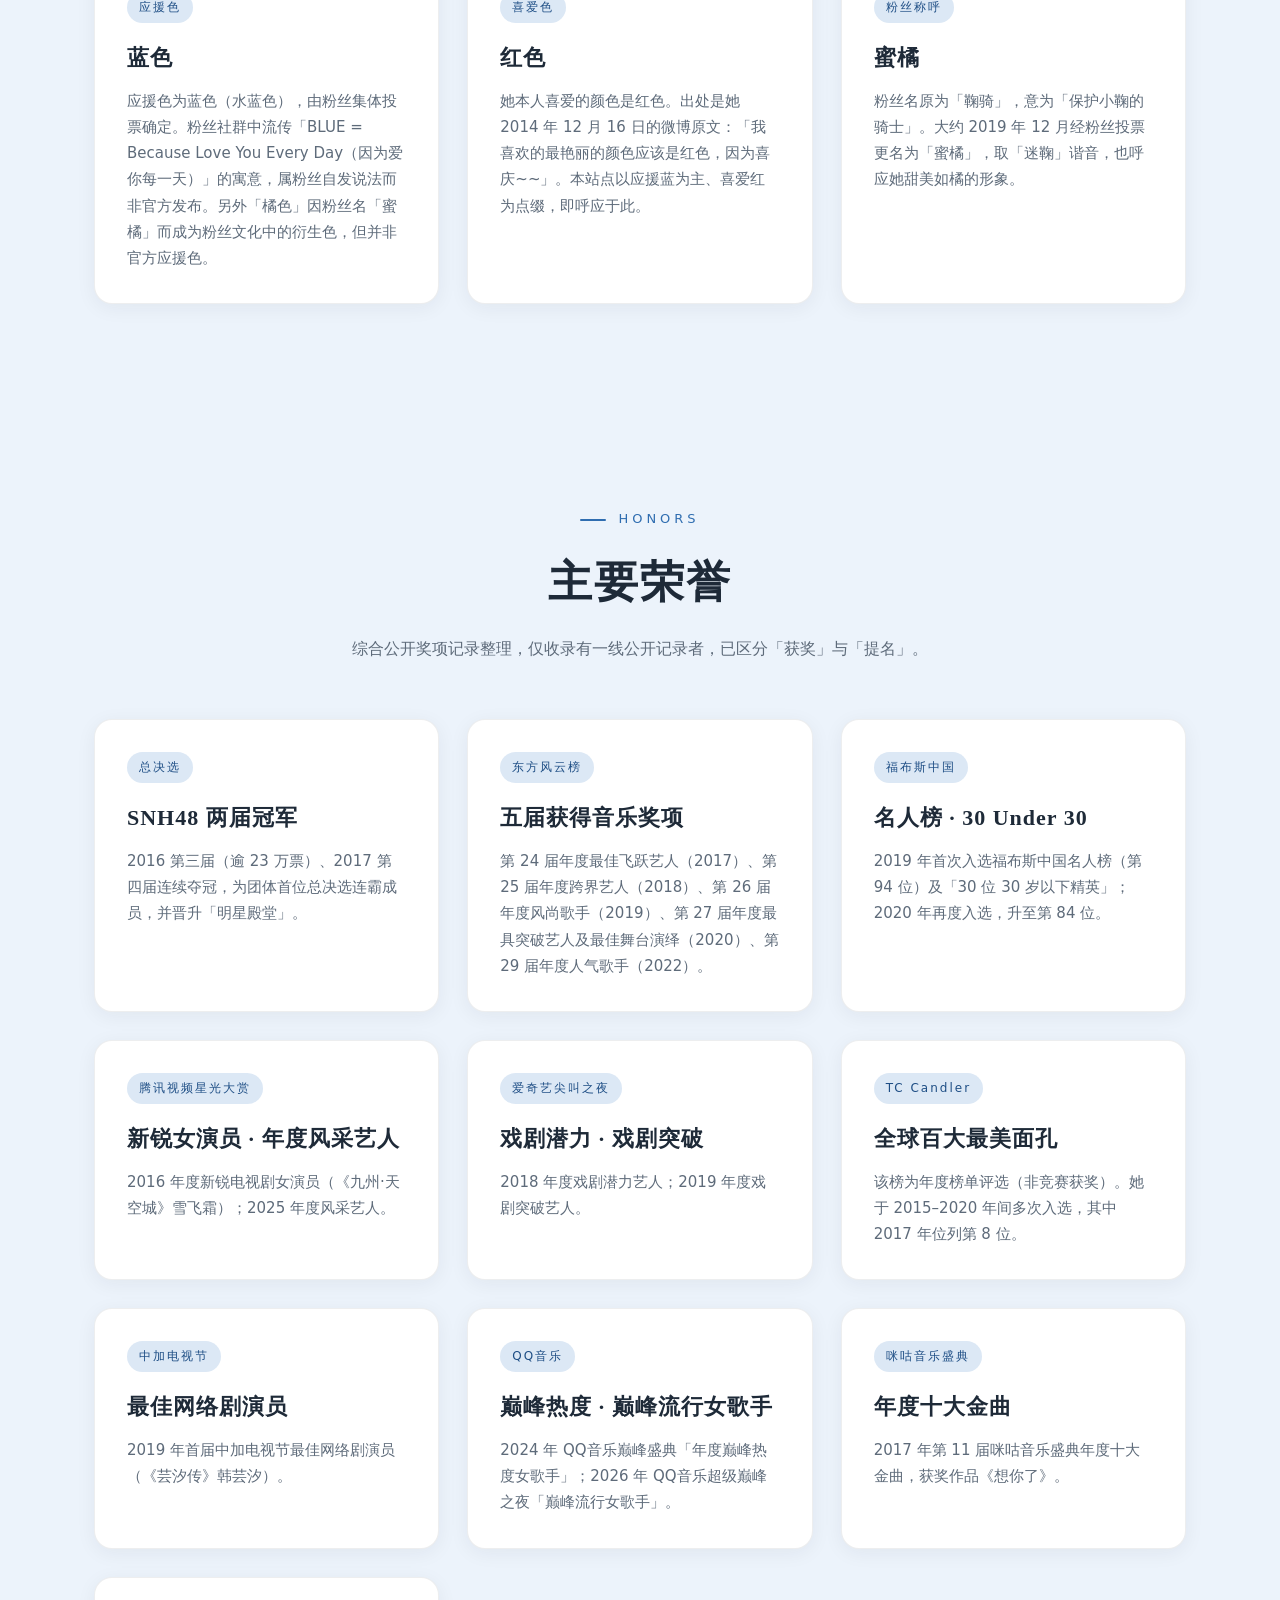
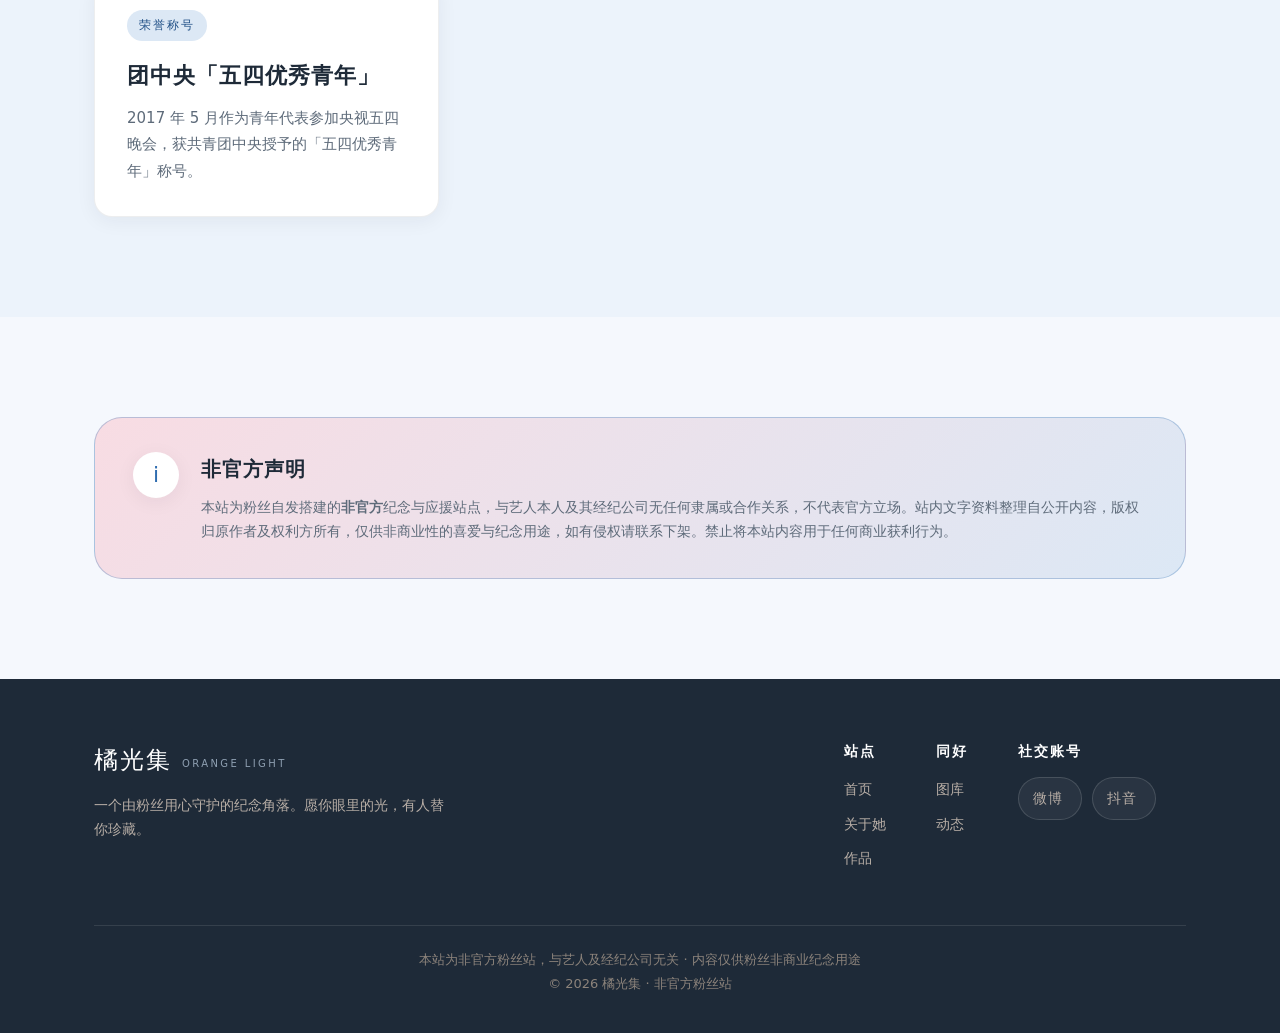
==== commit 46746e99: "refactor: 1.0 数据驱动重构 + 关于她/作品板块内容核实 结构层（布局定死，内容外置） - 导航 / 页脚 / 合规声明抽为全站共享外壳，消灭 7 份副本与文案漂移 - 数据文件拆分为「" ====
--- a/about.html
+++ b/about.html
@@ -3,209 +3,61 @@
 <head>
   <meta charset="UTF-8" />
   <meta name="viewport" content="width=device-width, initial-scale=1.0" />
-  <title>关于她 · 鞠婧祎 · 蜜橘小窝</title>
-  <meta name="description" content="鞠婧祎简介与应援信息（粉丝整理，非官方，资料参考百度百科）。" />
+  <title>关于她 · 鞠婧祎 · 橘光集</title>
+  <meta name="description" content="橘光集 · 鞠婧祎简介与应援信息（粉丝整理，非官方，资料参考百度百科）。" />
   <link rel="stylesheet" href="assets/css/styles.css" />
 </head>
-<body>
+<body data-page="about">
 
-  <header class="nav">
+  <!-- 导航：由 data/site.js 渲染 -->
+  <header class="nav" data-site-nav></header>
+
+  <section style="padding-top:calc(var(--nav-h) + 70px)">
     <div class="wrap">
-      <a class="brand" href="index.html">鞠婧祎</a>
-      <nav class="nav-links" id="site-navigation">
-        <a href="index.html">首页</a>
-        <a href="about.html" class="active">关于她</a>
-        <a href="works.html">作品</a>
-        <a href="gallery.html">图库</a>
-        <a href="news.html">动态</a>
-      </nav>
-      <button class="nav-toggle" type="button" aria-label="打开导航菜单" aria-controls="site-navigation" aria-expanded="false"><span></span><span></span><span></span></button>
-    </div>
-  </header>
-
-  <section style="padding-top:calc(var(--nav-h) + 80px)">
-    <div class="wrap">
-      <div class="section-head reveal">
-        <div class="kicker">About Her</div>
-        <h2>关于她</h2>
-        <p>以下为粉丝整理的介绍，资料参考自百度百科，仅供喜爱与纪念，请以官方信息为准。</p>
-      </div>
+      <div class="section-head reveal" data-pagehead data-source="ABOUT"></div>
 
       <div class="feature-row">
         <div class="feature-text reveal">
-          <span class="tag">Profile</span>
-          <h2>鞠婧祎</h2>
-          <p>1994 年 6 月 18 日出生于四川省遂宁市，中国内地影视女演员、流行乐歌手。2013 年通过 SNH48 二期生招募，同年 11 月 2 日随 Team NII《剧场女神》公演正式出道。2016 年、2017 年连续获得 SNH48 总决选第一名，2017 年 12 月 15 日起成立个人工作室，转向个人演艺事业。擅长唱歌、舞蹈、小提琴与钢琴。</p>
-          <p>她的演艺活动涵盖影视、音乐、舞台与综艺；她喜欢红色，也曾在公开内容中表达过对火锅的喜爱。</p>
+          <span class="tag" data-about="tag"></span>
+          <h2 data-about="name"></h2>
+          <div data-about="paragraphs"></div>
         </div>
-        <div class="feature-media reveal d1"><img src="assets/img/about-portrait.jpg" alt="鞠婧祎肖像" /></div>
+        <div class="feature-media reveal d1"><img data-about-img src="assets/img/about-portrait.jpg" alt="鞠婧祎肖像" /></div>
       </div>
     </div>
   </section>
 
   <section>
     <div class="wrap">
-      <div class="section-head reveal">
-        <div class="kicker">Journey</div>
-        <h2>成长历程</h2>
-        <p>从剧场少女到独当一面的演员与歌手，一路走来的关键节点。（资料参考公开报道，以官方为准）</p>
-      </div>
-      <div class="timeline">
-        <div class="tl-item reveal">
-          <div class="date">2013</div>
-          <h4>入选 SNH48 二期生并出道</h4>
-          <p>11 月 2 日随 SNH48 Team NII《剧场女神》公演正式出道，开启偶像之路。</p>
-        </div>
-        <div class="tl-item reveal d1">
-          <div class="date">2014–2015</div>
-          <h4>总决选连年攀升</h4>
-          <p>连续两届 SNH48 总决选分获第 4 名、第 2 名，人气稳步积累。</p>
-        </div>
-        <div class="tl-item reveal d2">
-          <div class="date">2016</div>
-          <h4>总决选冠军 · 荧屏初绽</h4>
-          <p>斩获 SNH48 第三届总决选冠军；主演首部玄幻剧《九州·天空城》（雪飞霜）。</p>
-        </div>
-        <div class="tl-item reveal">
-          <div class="date">2017</div>
-          <h4>连霸冠军 · 个人工作室</h4>
-          <p>总决选连霸冠军并晋升明星殿堂；12 月 15 日起成立个人工作室，转向个人演艺事业。</p>
-        </div>
-        <div class="tl-item reveal d1">
-          <div class="date">2018–2019</div>
-          <h4>《芸汐传》《新白娘子传奇》</h4>
-          <p>韩芸汐、白素贞等角色广受关注；入选福布斯中国名人榜及 30 Under 30。</p>
-        </div>
-        <div class="tl-item reveal d2">
-          <div class="date">2022</div>
-          <h4>九周年专辑《IX》</h4>
-          <p>发行出道九周年纪念实体专辑《IX》，亲自担任总监制。</p>
-        </div>
-        <div class="tl-item reveal">
-          <div class="date">2024</div>
-          <h4>本人方宣布不续约 · 开启新阶段</h4>
-          <p>6 月 18 日，鞠婧祎方宣布与丝芭传媒原经纪合约到期并不再续约；丝芭传媒随后对合约状态提出异议。主演《花间令》《仙剑四》播出；企业登记显示，上海橘事顺利影视文化工作室于 12 月成立。</p>
-        </div>
-        <div class="tl-item reveal d1">
-          <div class="date">2026</div>
-          <h4>《月鳞绮纪》· 巅峰荣誉</h4>
-          <p>主演《月鳞绮纪》（露芜衣）播出；获 QQ音乐超级巅峰之夜「巅峰流行女歌手」。</p>
-        </div>
-      </div>
+      <div class="section-head reveal" data-heading="journey" data-source="ABOUT"></div>
+      <!-- 成长历程：里程碑的唯一源头在 data/site.js 的 SITE.milestones，这里取全部 -->
+      <div class="timeline" data-render-milestones></div>
     </div>
   </section>
 
   <section class="section-alt">
     <div class="wrap">
-      <div class="section-head reveal">
-        <div class="kicker">Fandom</div>
-        <h2>应援信息</h2>
-        <p>以下信息依据长期公开应援口径与粉丝社群共识整理。</p>
-      </div>
-      <div class="grid grid-3">
-        <div class="card reveal">
-          <span class="tag">应援色</span>
-          <h3>蓝色</h3>
-          <p>鞠婧祎的官方应援色为蓝色，是粉丝身份的象征色。</p>
-        </div>
-        <div class="card reveal d1">
-          <span class="tag">喜爱色</span>
-          <h3>红色</h3>
-          <p>鞠婧祎本人喜爱红色，本站点以蓝为主、红为点缀呼应这一喜好。</p>
-        </div>
-        <div class="card reveal d2">
-          <span class="tag">粉丝称呼</span>
-          <h3>蜜橘</h3>
-          <p>鞠婧祎的粉丝官方称呼为「蜜橘」，与应援蓝呼应，是蜜橘们彼此相认的暗号。</p>
-        </div>
-      </div>
+      <div class="section-head reveal" data-heading="fandom" data-source="ABOUT"></div>
+      <div class="grid grid-3" data-render-about="fandom"></div>
     </div>
   </section>
 
   <section class="section-alt">
     <div class="wrap">
-      <div class="section-head reveal">
-        <div class="kicker">Honors</div>
-        <h2>主要荣誉</h2>
-        <p>多年沉淀的掌声与认可（综合公开报道与奖项记录整理）。</p>
-      </div>
-      <div class="grid grid-3">
-        <div class="card reveal">
-          <span class="tag">总决选</span>
-          <h3>SNH48 两届冠军</h3>
-          <p>2016 第三届总决选冠军，2017 连霸冠军并晋升明星殿堂，为团体首位连霸成员。</p>
-        </div>
-        <div class="card reveal d1">
-          <span class="tag">东方风云榜</span>
-          <h3>五次获得个人奖项</h3>
-          <p>2017 年度飞跃歌手、2018 年度跨界艺人、2019 年度风尚歌手、2020 年度最具突破艺人、2022 年度人气歌手。</p>
-        </div>
-        <div class="card reveal d2">
-          <span class="tag">福布斯中国</span>
-          <h3>名人榜 · 30 Under 30</h3>
-          <p>2019 年入选福布斯中国名人榜（第 94 位）及「30 位 30 岁以下精英」榜；2020 年再度入选名人榜（第 84 位）。</p>
-        </div>
-        <div class="card reveal">
-          <span class="tag">QQ音乐巅峰</span>
-          <h3>巅峰流行女歌手</h3>
-          <p>2024 年度巅峰热度女歌手；2026 超级巅峰之夜「巅峰流行女歌手」。</p>
-        </div>
-        <div class="card reveal d1">
-          <span class="tag">影视</span>
-          <h3>年度新锐女演员</h3>
-          <p>2016 腾讯视频星光大赏「年度新锐电视剧女演员」（《九州·天空城》雪飞霜）。</p>
-        </div>
-      </div>
+      <div class="section-head reveal" data-heading="honors" data-source="ABOUT"></div>
+      <div class="grid grid-3" data-render-about="honors"></div>
     </div>
   </section>
 
   <section>
-    <div class="wrap">
-      <div class="disclaimer reveal">
-        <div class="ico">i</div>
-        <div>
-          <h3>非官方声明</h3>
-          <p>本页面为粉丝自发整理的<strong>非官方</strong>资料，与艺人本人及经纪公司无关。页面信息整理自公开百科资料，版权归原作者及权利方所有，仅作非商业纪念用途，如有侵权请联系下架。本站内容禁止用于任何商业获利行为。</p>
-        </div>
-      </div>
-    </div>
+    <div class="wrap" data-site-notice></div>
   </section>
 
-  <footer class="footer">
-    <div class="wrap">
-      <div class="top">
-        <div>
-          <div class="brand-f">鞠婧祎</div>
-          <p>一个由粉丝用心守护的纪念角落。</p>
-        </div>
-        <div class="links">
-          <div>
-            <h5>站点</h5>
-            <a href="index.html">首页</a>
-            <a href="about.html">关于她</a>
-            <a href="works.html">作品</a>
-          </div>
-          <div>
-            <h5>同好</h5>
-            <a href="gallery.html">图库</a>
-            <a href="news.html">动态</a>
-          </div>
-          <div class="social-col">
-            <h5>社交账号</h5>
-            <div class="social-row">
-              <a class="social-chip" href="https://weibo.com/u/3669102477" target="_blank" rel="noopener">微博</a>
-              <a class="social-chip" href="https://v.douyin.com/kyUIUpl1Lpw/" target="_blank" rel="noopener">抖音</a>
-            </div>
-          </div>
-        </div>
-      </div>
-      <div class="bar">
-        本站为非官方粉丝站，与艺人及经纪公司无关 · 内容仅供粉丝非商业纪念用途<br />
-        © 2026 蜜橘小窝 · 非官方粉丝站
-      </div>
-    </div>
-  </footer>
+  <!-- 页脚：由 data/site.js 渲染 -->
+  <footer class="footer" data-site-footer></footer>
 
+  <script src="data/site.js"></script>
+  <script src="data/about.js"></script>
   <script src="assets/js/main.js"></script>
 </body>
 </html>
--- a/assets/css/styles.css
+++ b/assets/css/styles.css
@@ -61,8 +61,14 @@
 }
 .nav.scrolled { border-bottom: 1px solid var(--line); box-shadow: var(--shadow-sm); }
 .nav .wrap { display: flex; align-items: center; justify-content: space-between; }
-.brand { font-family: var(--font-serif); font-size: 22px; letter-spacing: 3px; font-weight: 600; }
+.brand { display: inline-flex; align-items: baseline; gap: 10px; font-family: var(--font-serif); font-size: 22px; letter-spacing: 3px; font-weight: 600; }
 .brand .dot { color: var(--accent); }
+.brand-en {
+  font-family: var(--font-sans); font-size: 10px; letter-spacing: 2.4px;
+  font-weight: 500; color: var(--ink-soft); text-transform: uppercase;
+  transform: translateY(-1px);
+}
+.nav.scrolled .brand-en { color: var(--ink-soft); }
 .nav-links { display: flex; gap: 30px; align-items: center; }
 .nav-links a {
   font-size: 15px; color: var(--ink-soft); position: relative; padding: 6px 0;
@@ -121,6 +127,7 @@
 }
 .home-page .nav:not(.scrolled) .brand,
 .home-page .nav:not(.scrolled) .nav-links a { color: #fff; }
+.home-page .nav:not(.scrolled) .brand .brand-en { color: rgba(255,255,255,0.72); }
 .home-page .nav:not(.scrolled) .nav-links a.active::after { background: #fff; }
 .home-page .nav:not(.scrolled) .nav-toggle span { background: #fff; }
 .home-page .nav.scrolled { background: rgba(245,248,253,0.91); }
@@ -537,7 +544,7 @@
 }
 .sub-title::before {
   content: ""; display: inline-block; width: 28px; height: 4px; border-radius: 4px;
-  background: linear-gradient(90deg, var(--primary), var(--gold));
+  background: linear-gradient(90deg, var(--primary), var(--accent));
 }
 
 /* ---------- 卡片网格 ---------- */
@@ -695,7 +702,8 @@
 /* ---------- 页脚 ---------- */
 .footer { background: #1E2A38; color: #D8CFC8; padding: 60px 0 36px; }
 .footer .top { display: flex; justify-content: space-between; gap: 40px; flex-wrap: wrap; }
-.footer .brand-f { font-family: var(--font-serif); font-size: 24px; letter-spacing: 2px; color: #fff; }
+.footer .brand-f { display: inline-flex; align-items: baseline; gap: 10px; font-family: var(--font-serif); font-size: 24px; letter-spacing: 2px; color: #fff; }
+.footer .brand-f .brand-en { color: #8FA0B2; }
 .footer p { color: #B8AEA6; font-size: 14px; max-width: 360px; margin-top: 12px; }
 .footer .links { display: flex; gap: 50px; flex-wrap: wrap; }
 .footer .links h5 { color: #fff; font-size: 14px; letter-spacing: 2px; margin-bottom: 14px; }
@@ -875,6 +883,9 @@
   .update-facts div { grid-template-columns: 86px 1fr; }
   .update-next { gap: 20px; margin-top: 58px; padding-bottom: 62px; }
   .update-next-link strong { font-size: 13px; }
+  /* 窄屏下导航/页脚隐藏英文副标题，避免挤压汉堡按钮 */
+  .brand .brand-en,
+  .footer .brand-f .brand-en { display: none; }
 }
 
 /* ---------- 滚动揭示动画 ---------- */
@@ -1061,3 +1072,20 @@
   .home-focus-card,
   .home-focus-arrow { transition: none; }
 }
+
+/* =========================================================
+   数据加载失败提示
+   当 data/*.js 未正确引入或路径写错时，容器会显示这条提示，
+   方便快速定位问题（正常渲染时不会出现）。
+   ========================================================= */
+.render-warning {
+  grid-column: 1 / -1;
+  margin: 0;
+  padding: 16px 18px;
+  border: 1px dashed var(--accent);
+  border-radius: 12px;
+  background: rgba(216, 84, 106, 0.06);
+  color: var(--accent);
+  font-size: 14px;
+  line-height: 1.6;
+}
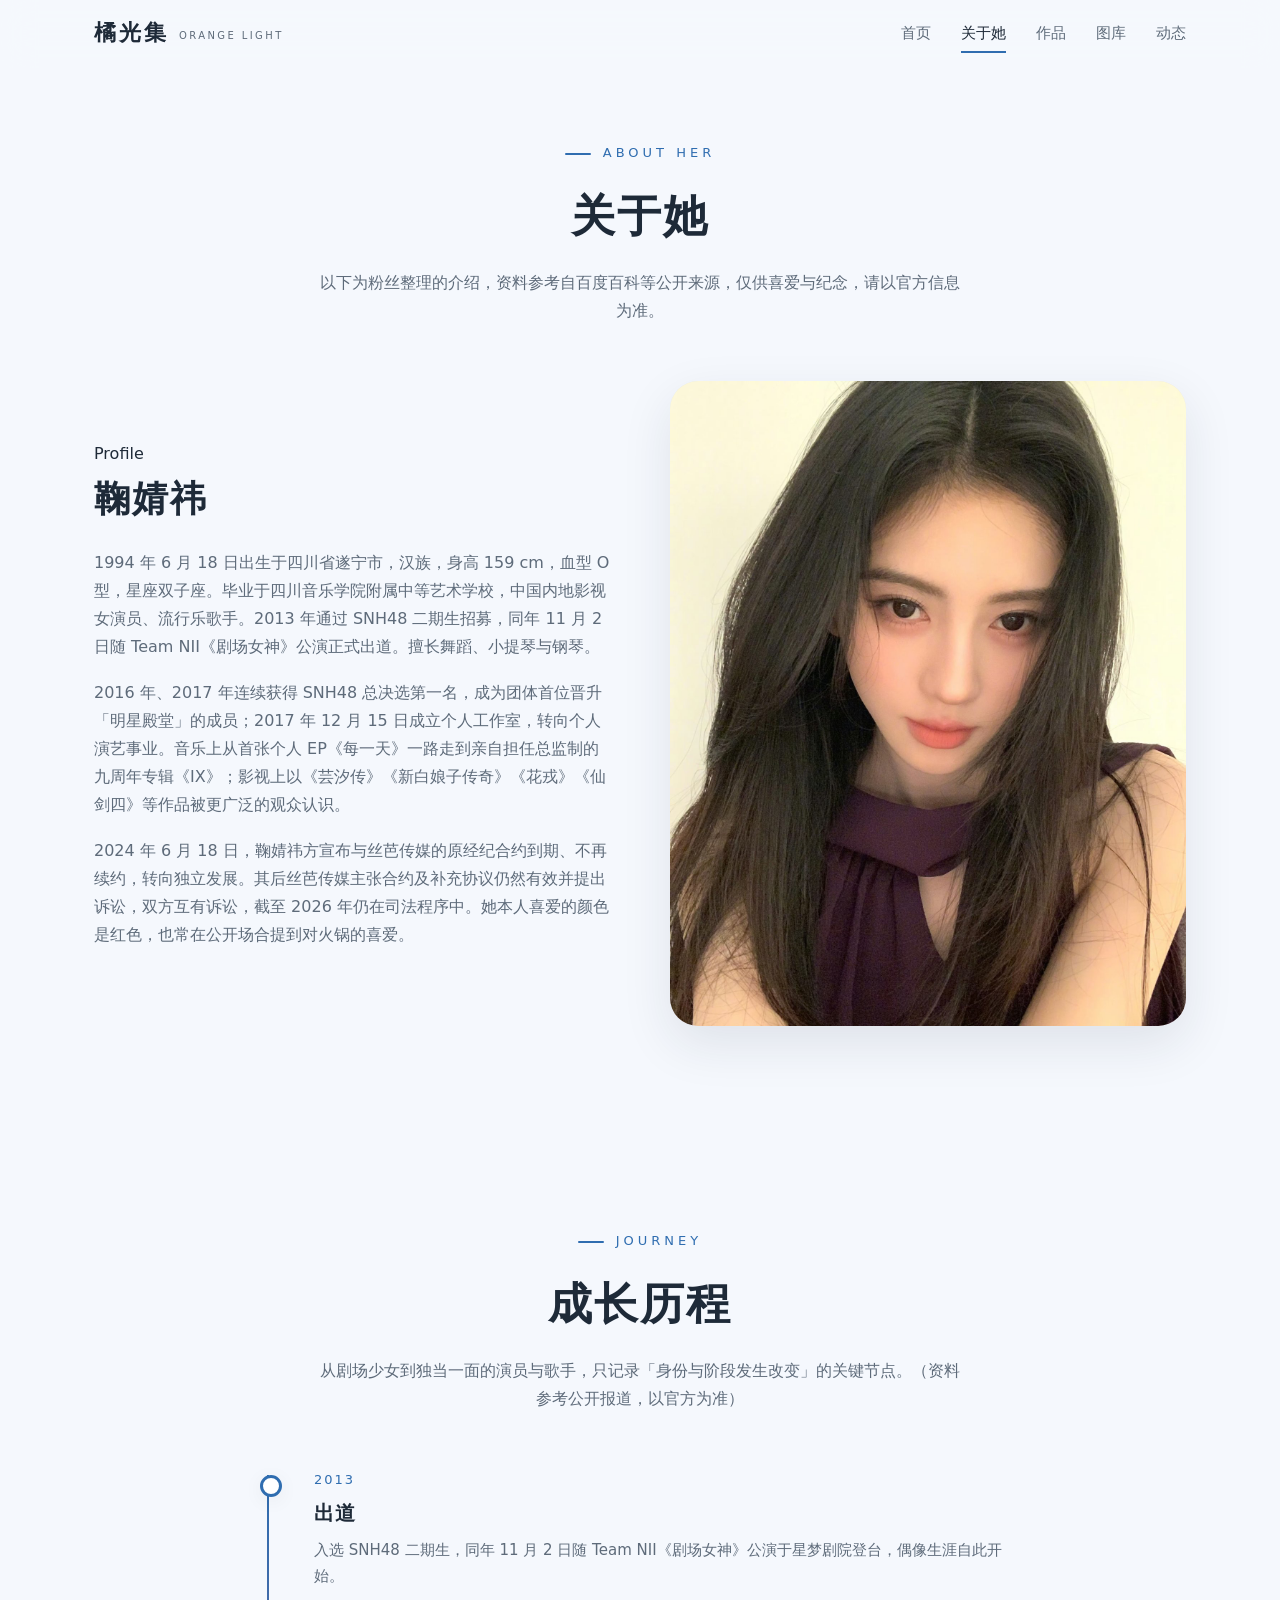
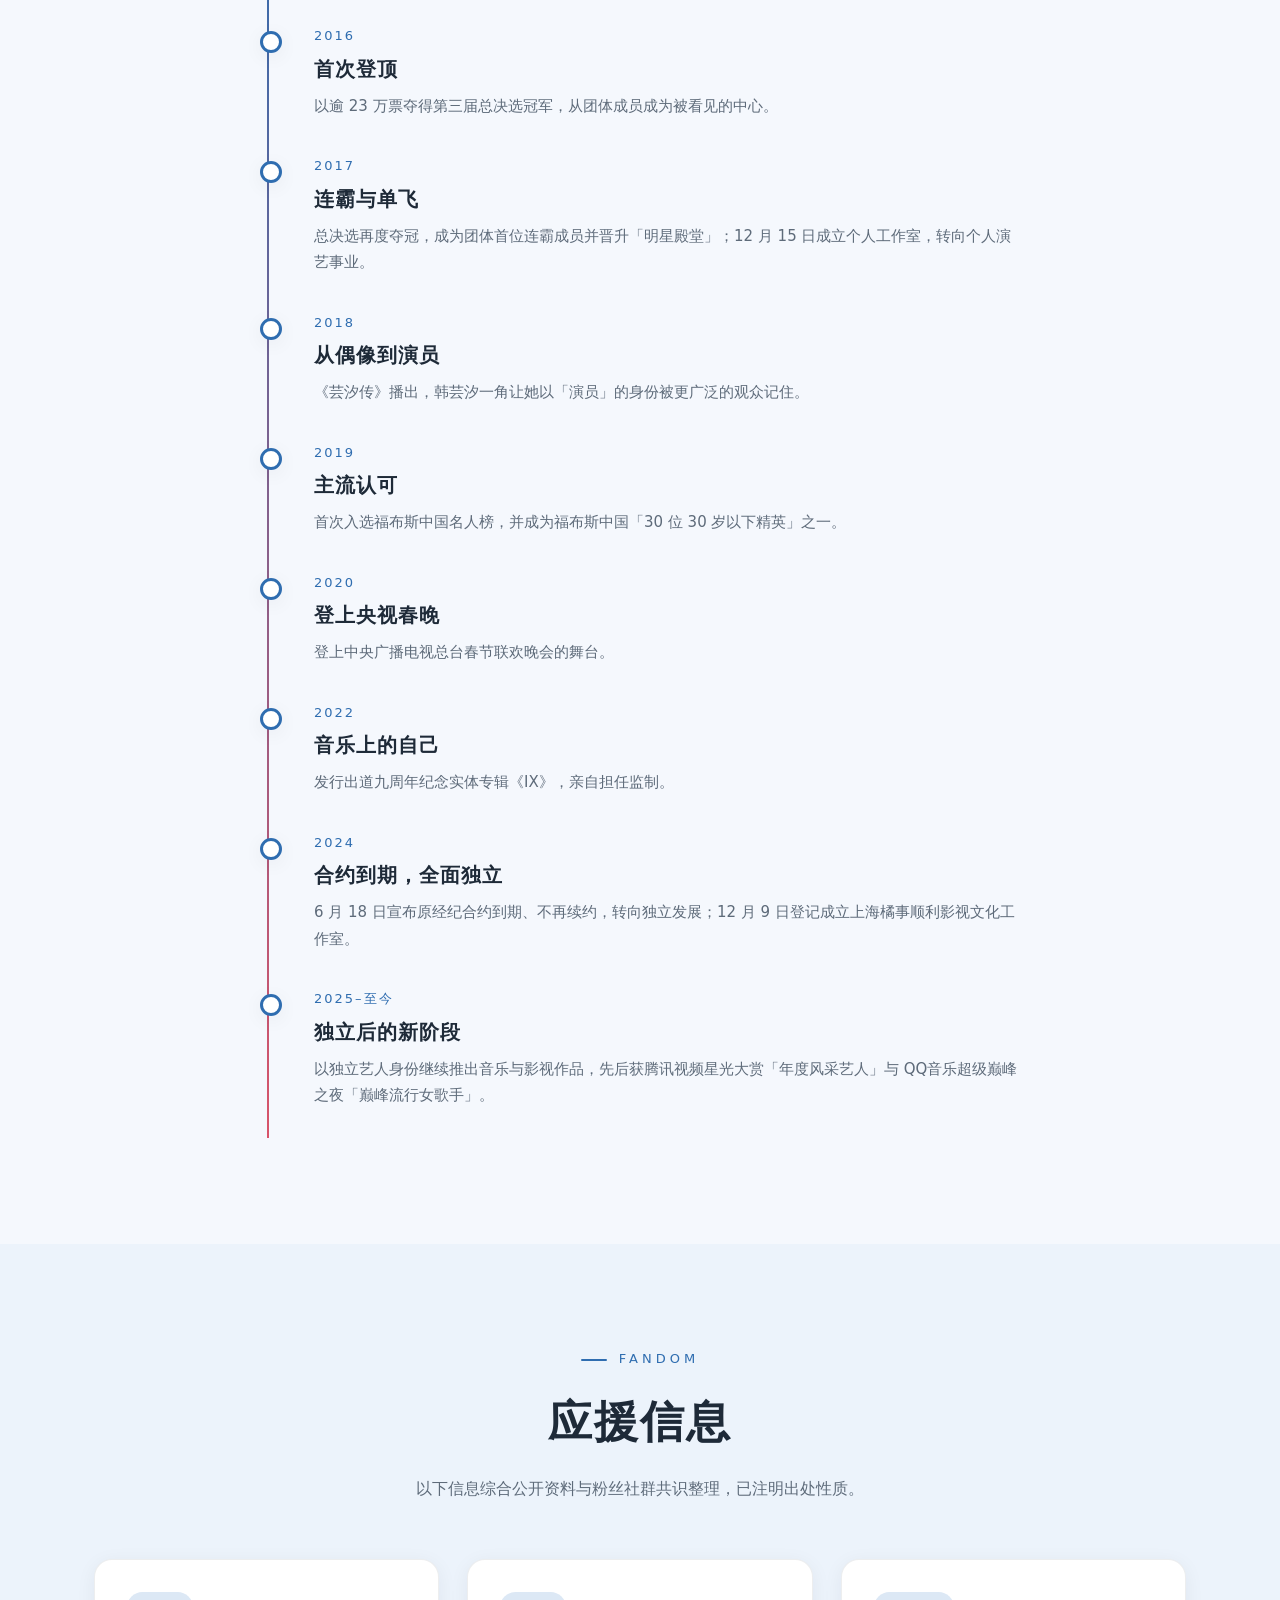
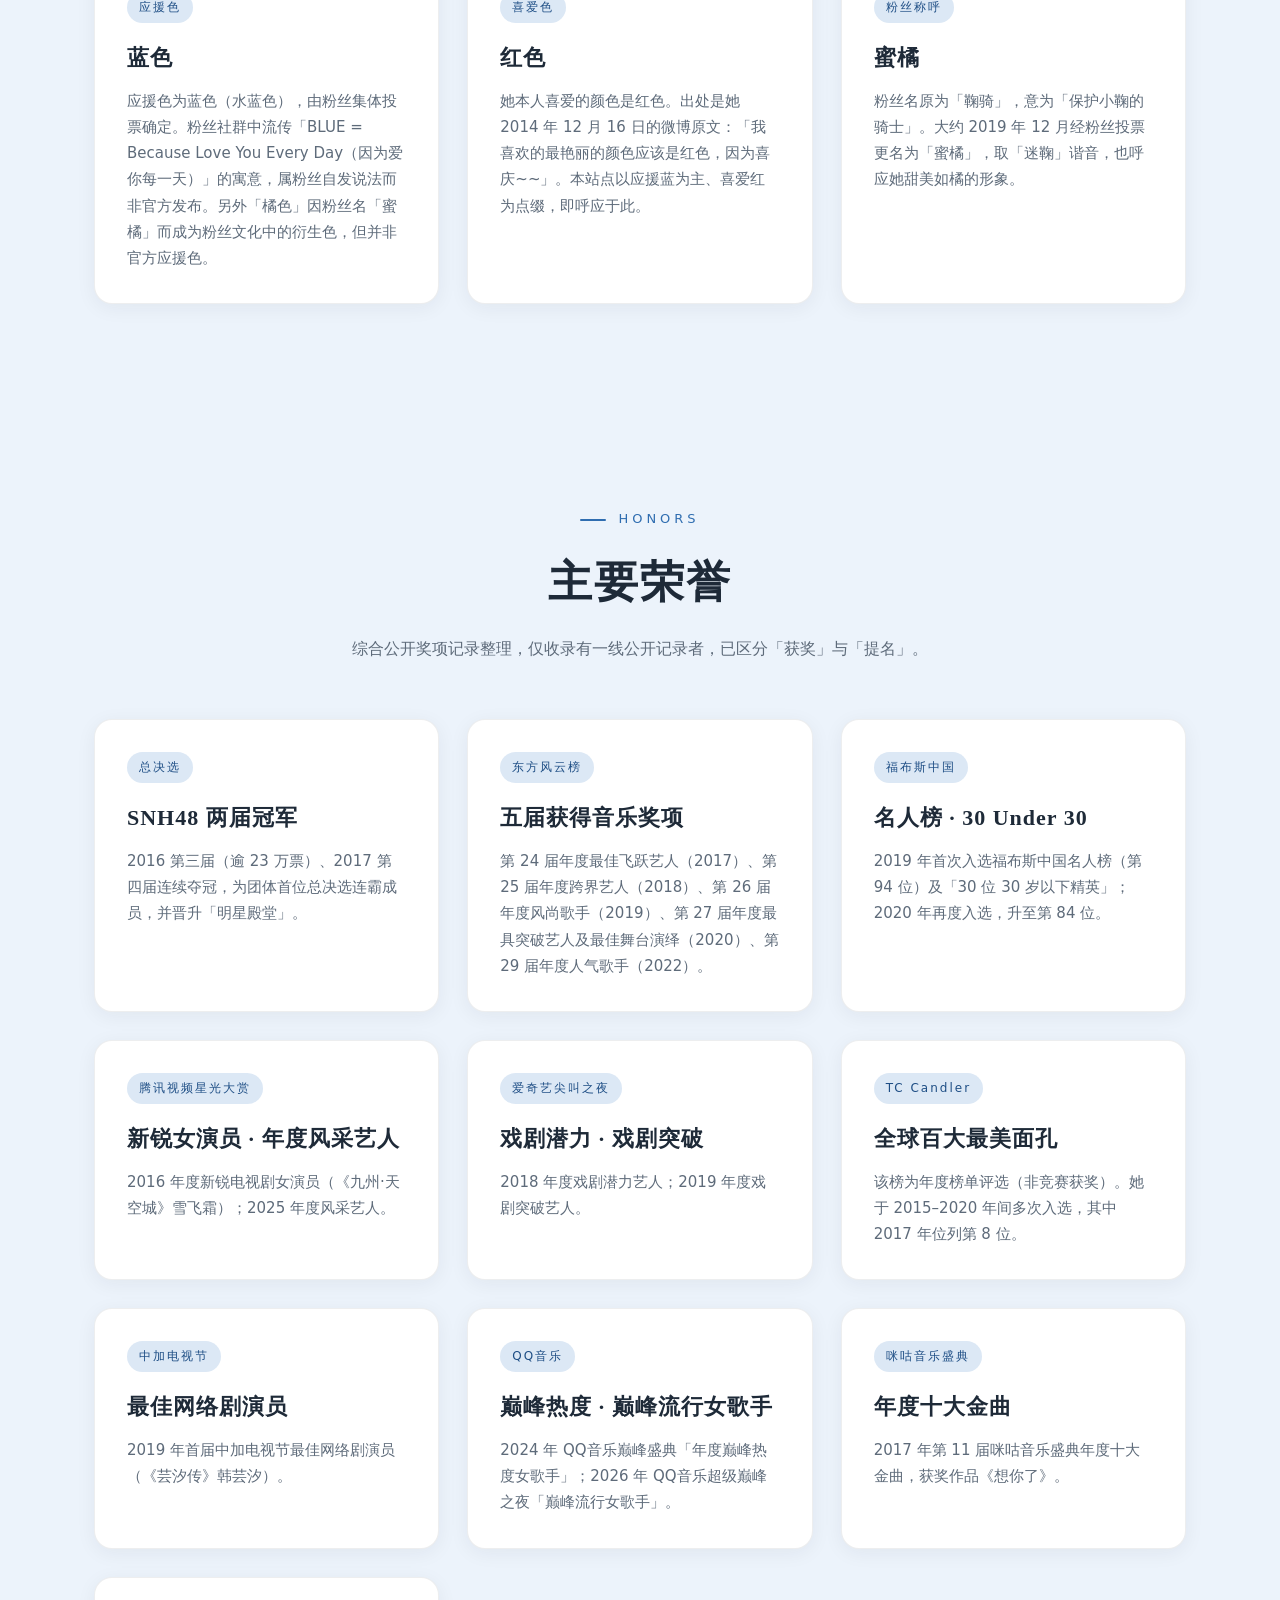
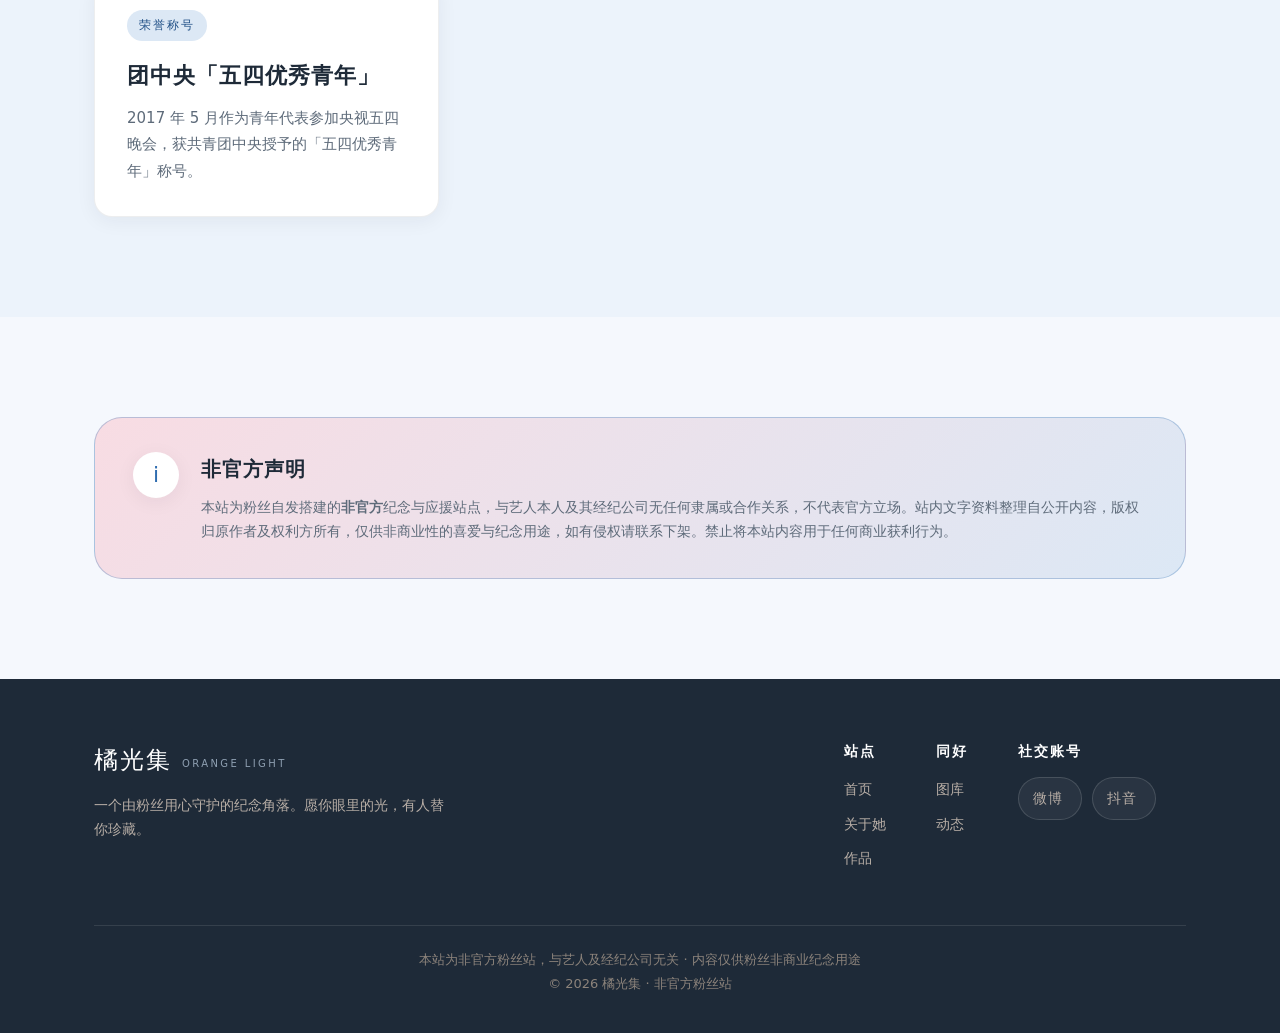
==== commit 2d178ffd: "feat: 补上社交分享标签（og:）与站点图标 此前分享到微信/微博/QQ 的链接卡片只有光秃秃的标题。  - 6 个页面各加 7 个 og: 标签 + twitter:card + theme-c" ====
--- a/about.html
+++ b/about.html
@@ -5,6 +5,22 @@
   <meta name="viewport" content="width=device-width, initial-scale=1.0" />
   <title>关于她 · 鞠婧祎 · 橘光集</title>
   <meta name="description" content="橘光集 · 鞠婧祎简介与应援信息（粉丝整理，非官方，资料参考百度百科）。" />
+
+  <!-- 图标与社交分享卡片 -->
+  <!-- ⚠️ 绑定自定义域名后，把 og:image 改成绝对地址 -->
+  <link rel="icon" href="assets/img/favicon.svg" type="image/svg+xml" />
+  <link rel="icon" href="assets/img/favicon-32.png" sizes="32x32" />
+  <link rel="apple-touch-icon" href="assets/img/apple-touch-icon.png" />
+  <meta name="theme-color" content="#2F6DB0" />
+  <meta property="og:type" content="website" />
+  <meta property="og:site_name" content="橘光集 · Orange Light" />
+  <meta property="og:title" content="关于她 · 鞠婧祎 · 橘光集" />
+  <meta property="og:description" content="鞠婧祎简介、成长历程、应援信息与主要荣誉（粉丝整理，非官方）。" />
+  <meta property="og:image" content="assets/img/og-cover.jpg" />
+  <meta property="og:image:width" content="1200" />
+  <meta property="og:image:height" content="918" />
+  <meta name="twitter:card" content="summary_large_image" />
+
   <link rel="stylesheet" href="assets/css/styles.css" />
 </head>
 <body data-page="about">
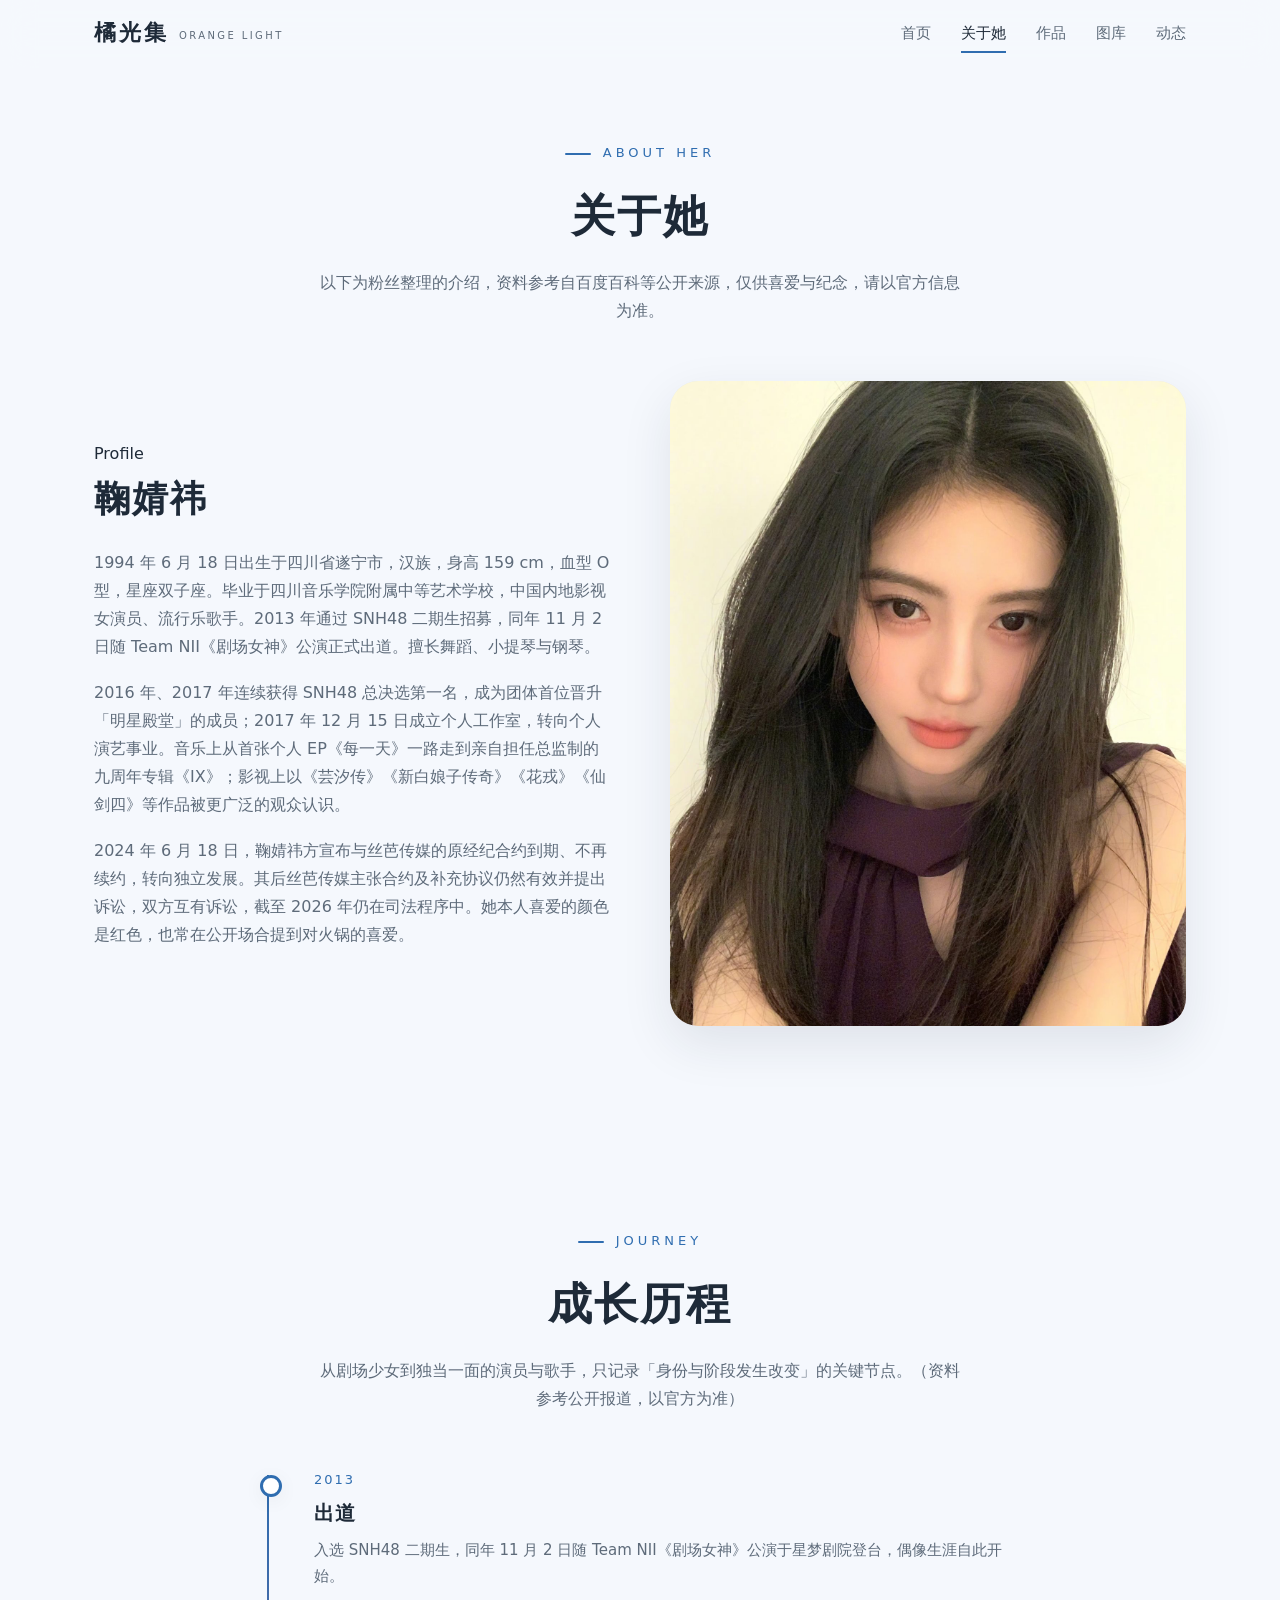
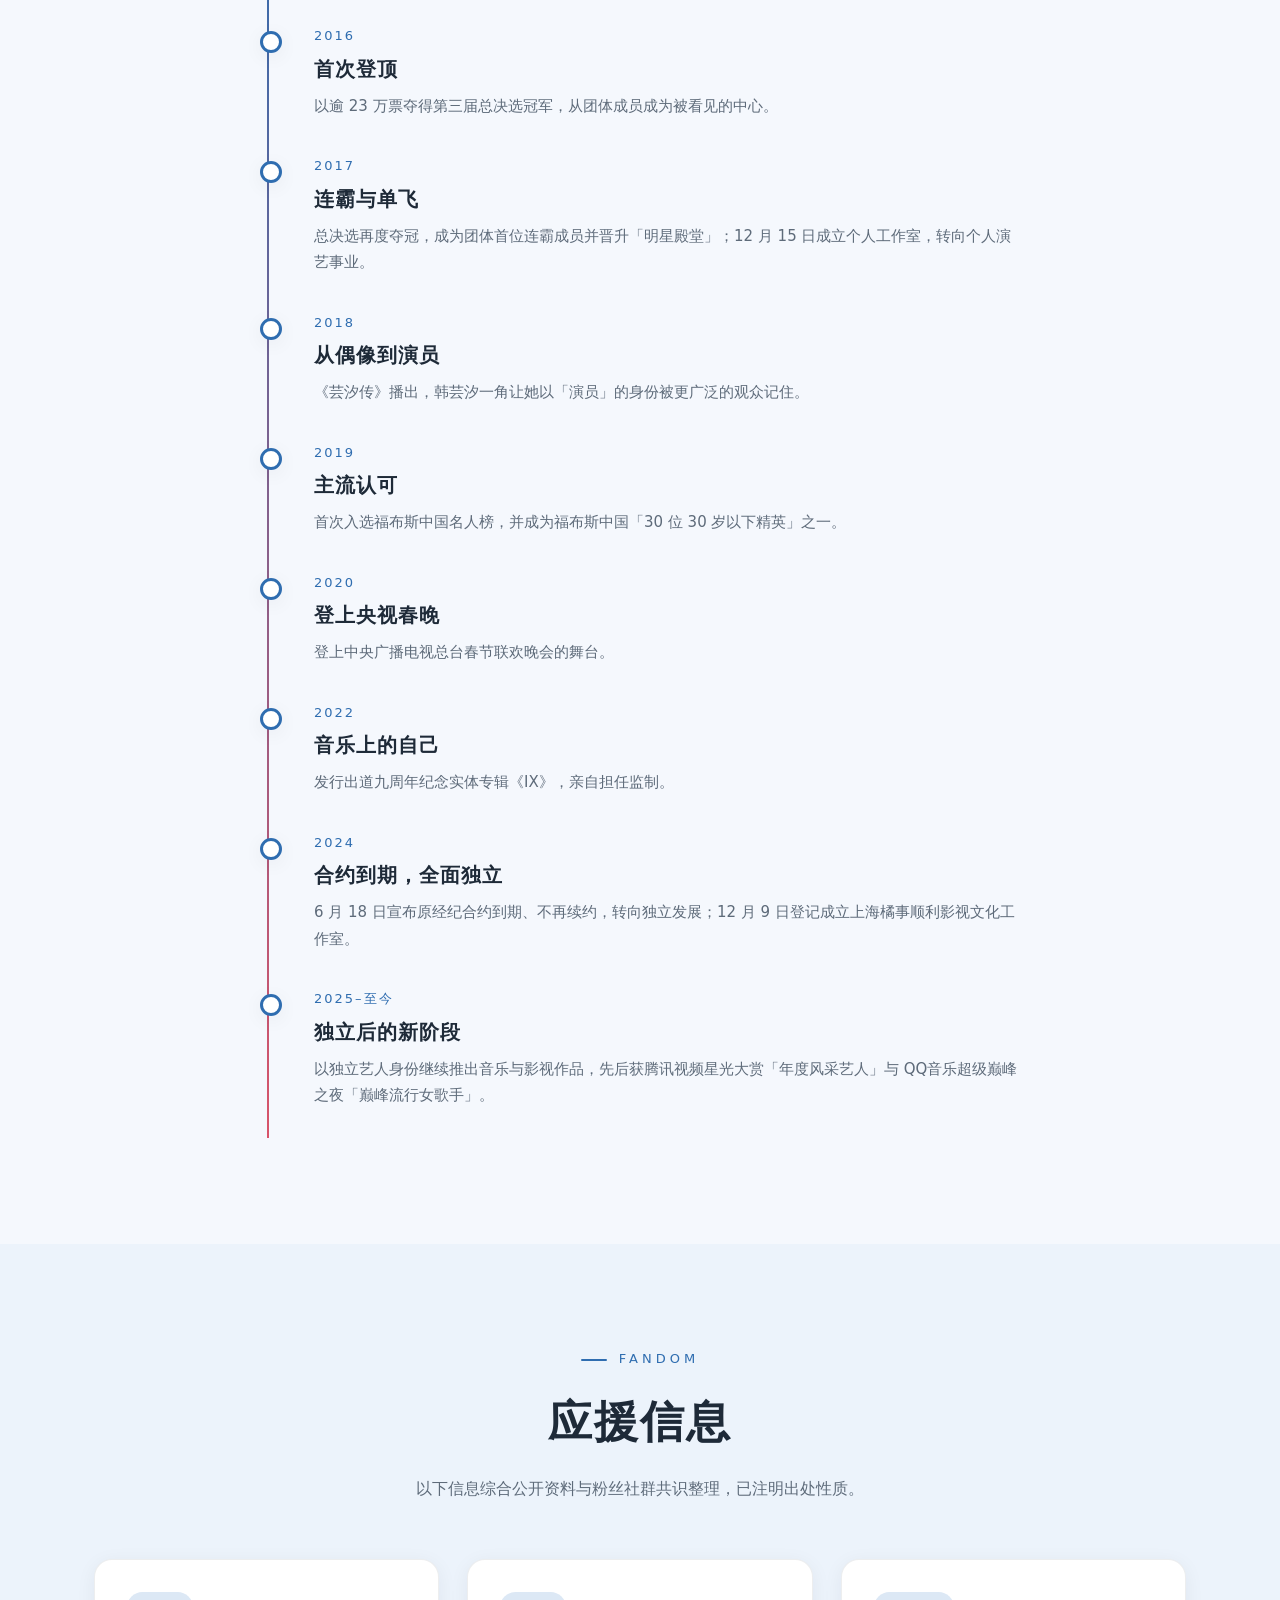
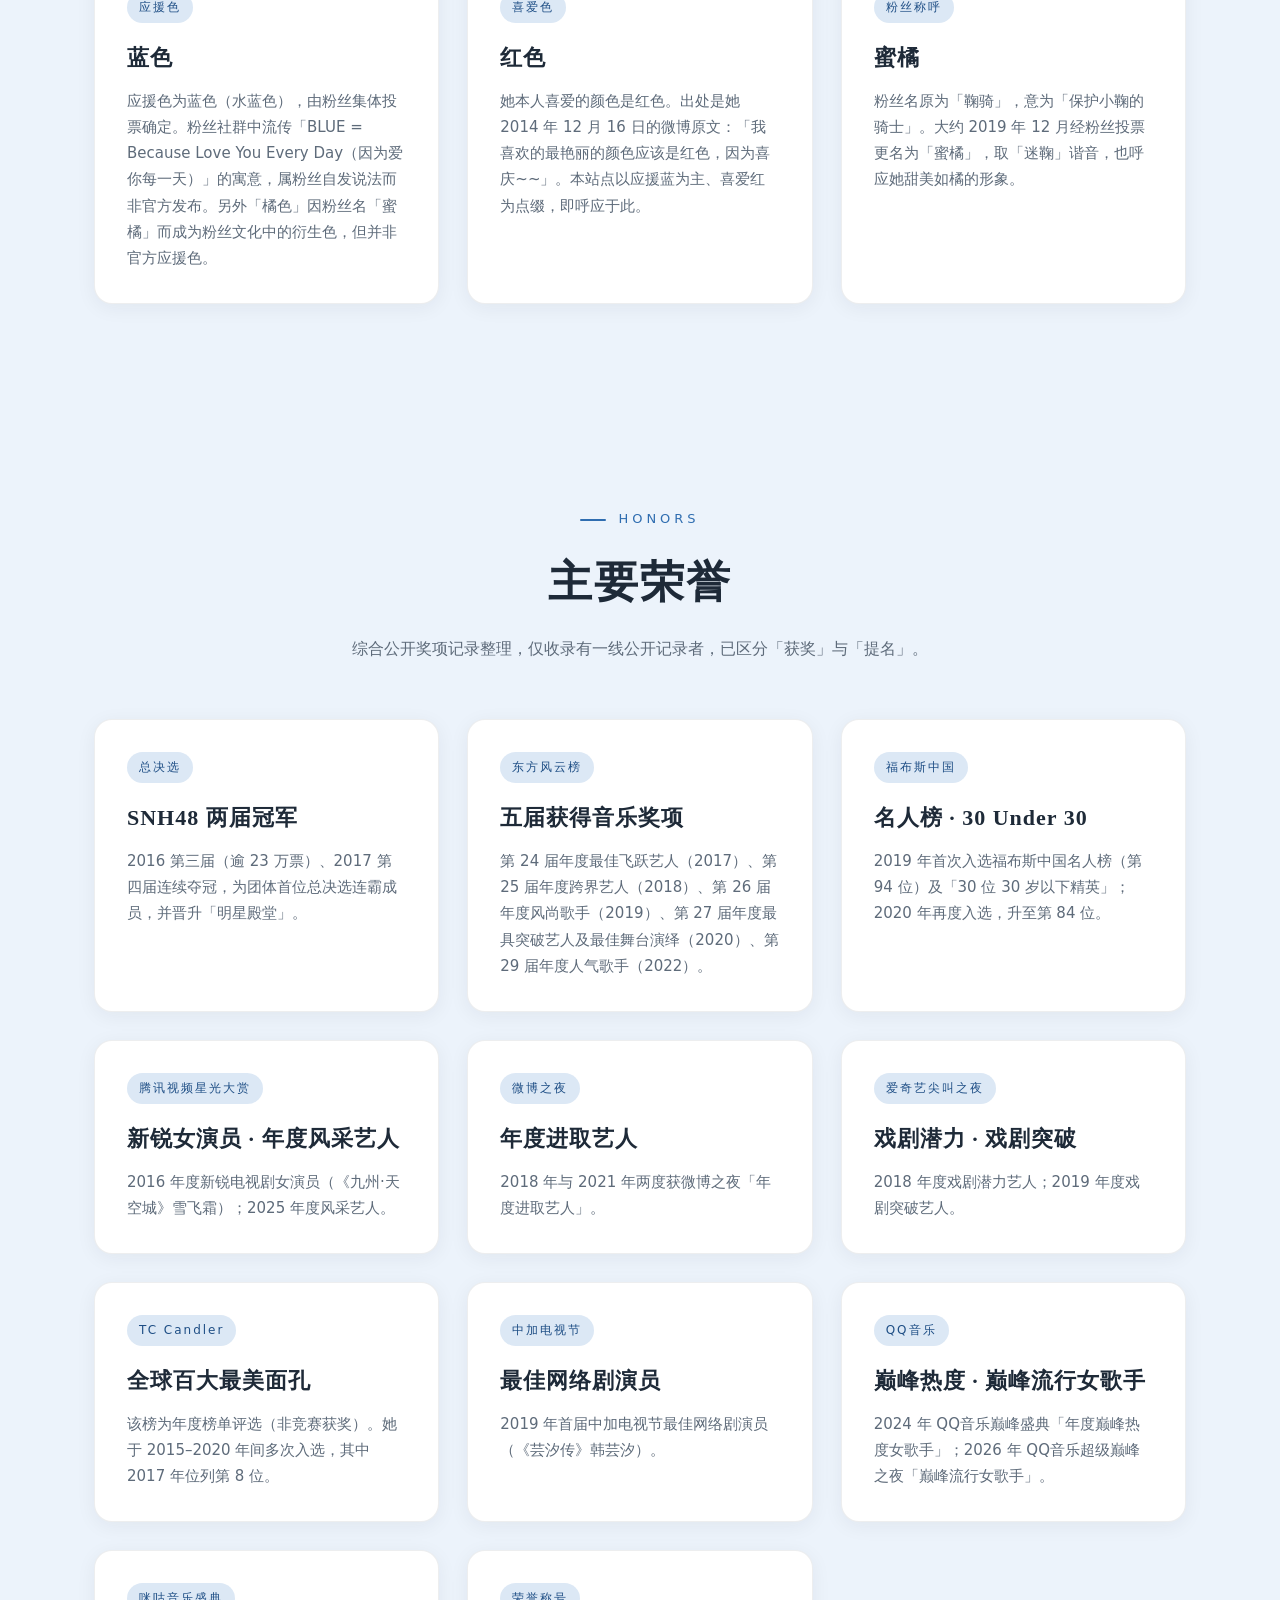
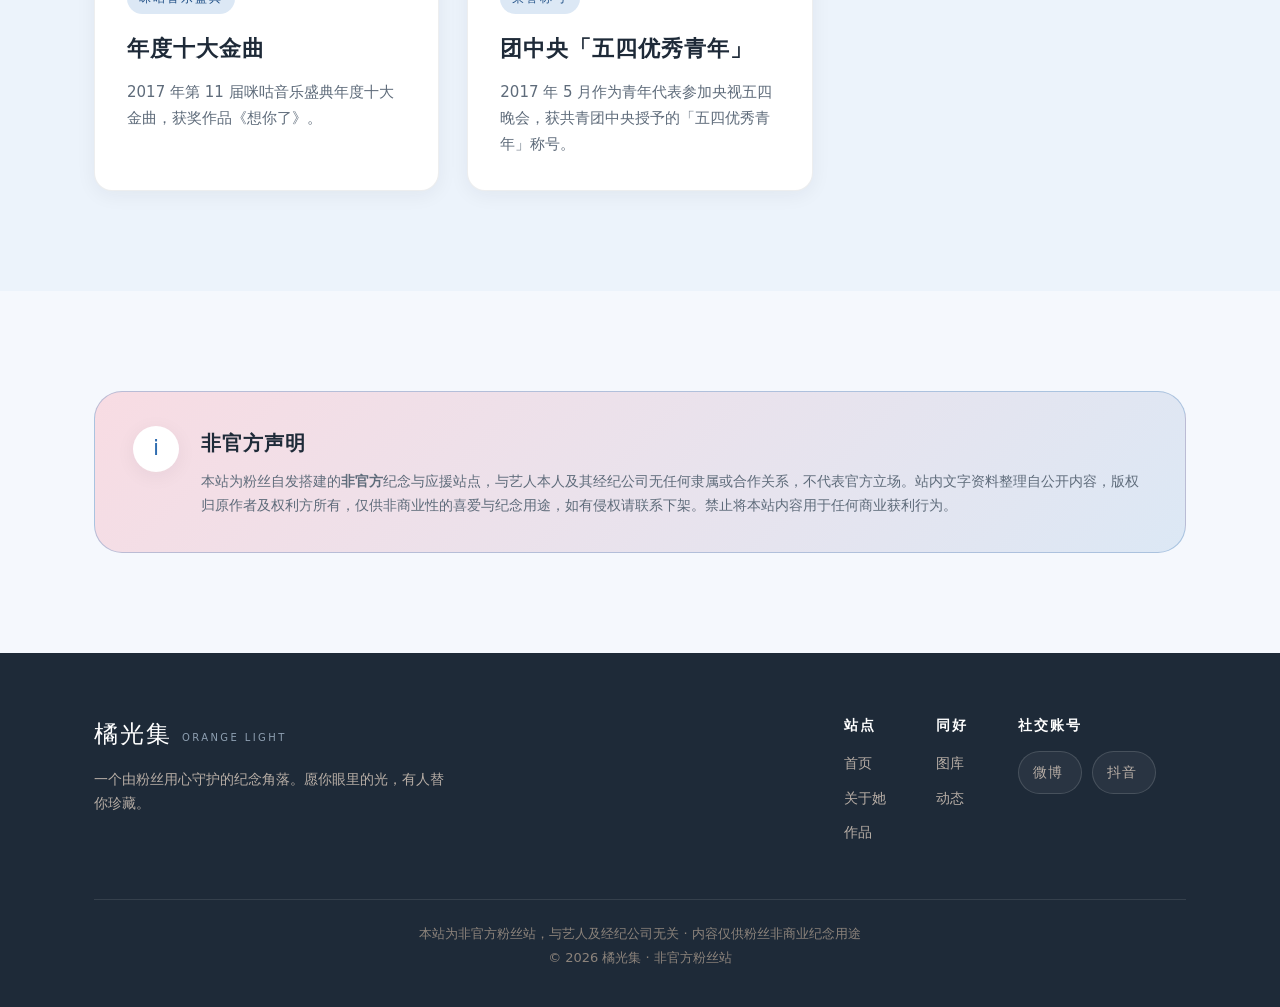
==== commit 2b7cf37e: "fix: 补上 <noscript> 兜底提示（6 个页面） 站点强依赖 JS（导航/页脚/内容全由 JS 渲染），此前禁用 JS 或爬虫访问会看到一片空白， 没有任何解释。AGENTS.md 里记了" ====
--- a/about.html
+++ b/about.html
@@ -24,6 +24,21 @@
   <link rel="stylesheet" href="assets/css/styles.css" />
 </head>
 <body data-page="about">
+  <noscript>
+    <div style="max-width:640px;margin:72px auto;padding:0 24px;font:16px/1.9 system-ui,-apple-system,'PingFang SC','Microsoft YaHei',sans-serif;color:#2b3138">
+      <h1 style="font-family:Georgia,'Songti SC',serif;font-size:24px;letter-spacing:2px;margin:0 0 14px">橘光集<span style="font-size:13px;letter-spacing:1px;color:#8a939d;margin-left:8px">ORANGE LIGHT</span></h1>
+      <p style="margin:0 0 10px">本站内容由脚本渲染，需要浏览器开启 JavaScript 才能显示。</p>
+      <p style="margin:0">请在浏览器设置中启用 JavaScript 后刷新页面。</p>
+      <p style="margin:22px 0 0">
+        <a href="index.html" style="color:#c4622d">首页</a> ·
+        <a href="about.html" style="color:#c4622d">关于她</a> ·
+        <a href="works.html" style="color:#c4622d">作品</a> ·
+        <a href="gallery.html" style="color:#c4622d">图库</a> ·
+        <a href="news.html" style="color:#c4622d">动态</a>
+      </p>
+      <p style="margin:26px 0 0;font-size:13px;color:#8a939d">非官方粉丝站 · 图源：微博 @鞠婧祎 · 仅供非商业纪念用途</p>
+    </div>
+  </noscript>
 
   <!-- 导航：由 data/site.js 渲染 -->
   <header class="nav" data-site-nav></header>
